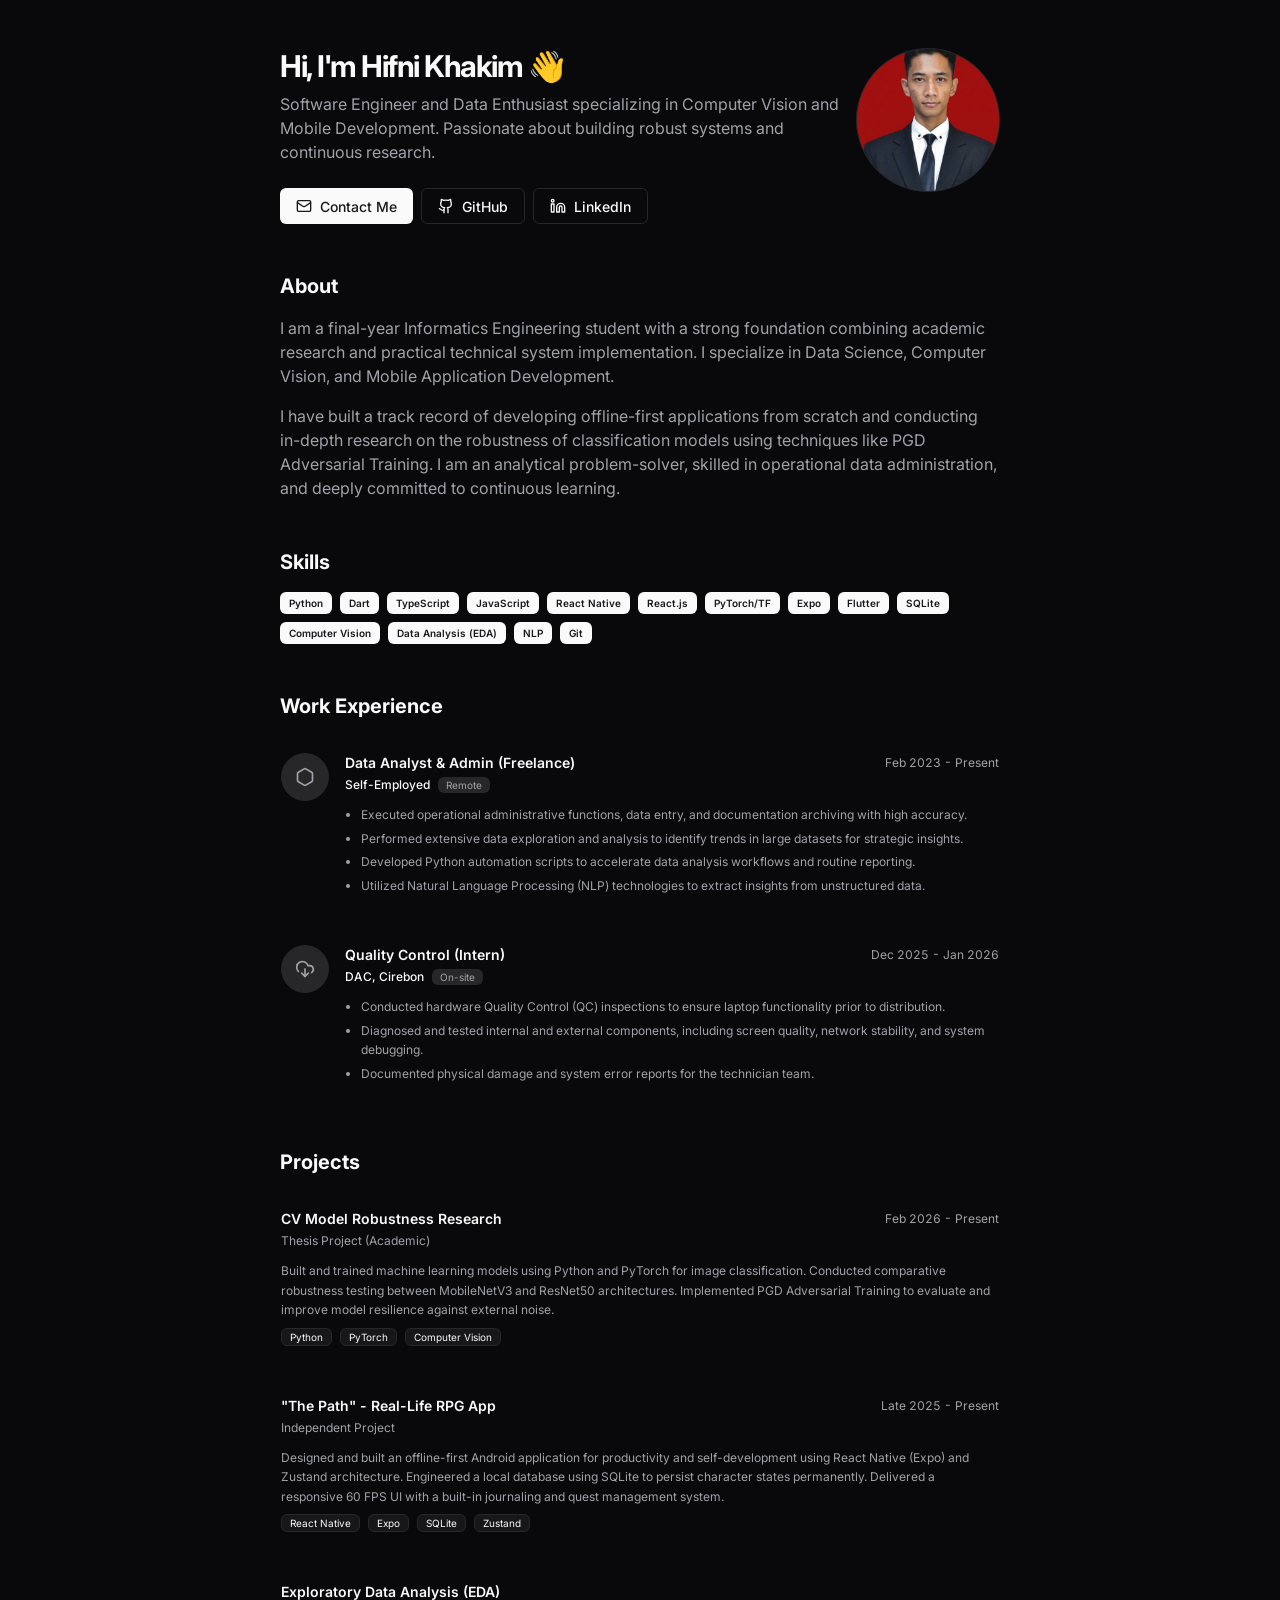
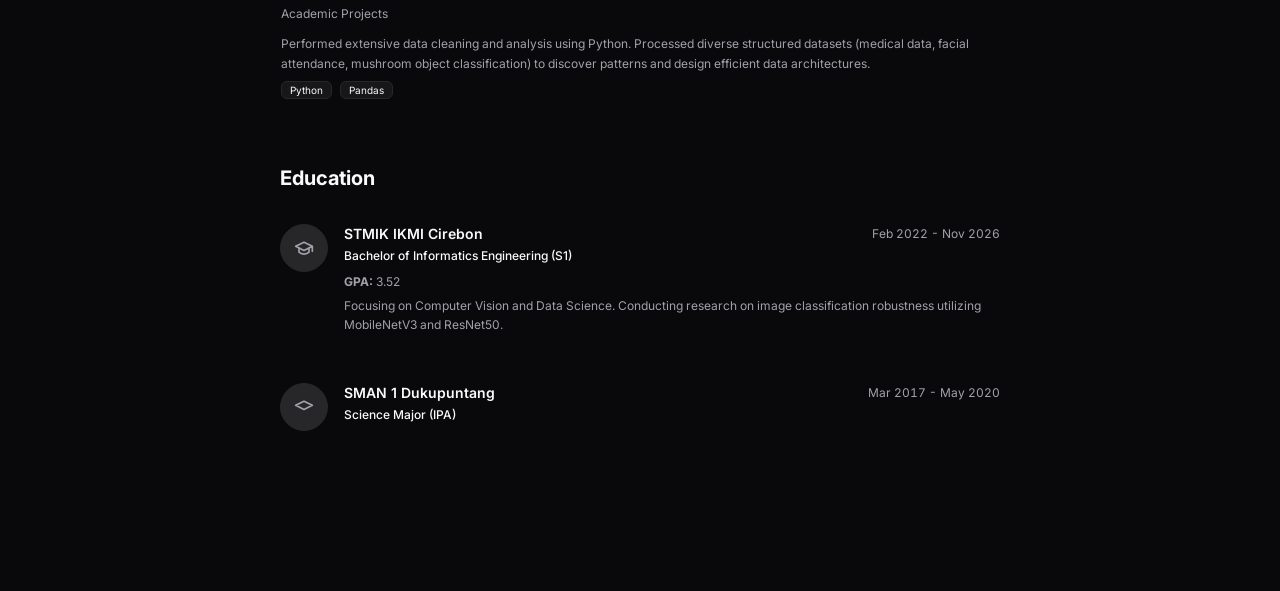
==== index.html @ ed7a6895 "feat: redesign cv inspired by azharangga.me (minimalist dark mode)" ====
<!DOCTYPE html>
<html lang="en" class="dark">
<head>
    <meta charset="utf-8" />
    <meta name="viewport" content="width=device-width, initial-scale=1" />
    <title>Hifni Khakim - Software Engineer</title>
    <meta name="description" content="Final-year Informatics Engineering student specializing in Data Science, Computer Vision, and Mobile Application Development." />
    
    <!-- Google Fonts: Inter for minimal look -->
    <link rel="preconnect" href="https://fonts.googleapis.com">
    <link rel="preconnect" href="https://fonts.gstatic.com" crossorigin>
    <link href="https://fonts.googleapis.com/css2?family=Inter:wght@400;500;600;700;800&display=swap" rel="stylesheet">
    
    <!-- Custom CSS -->
    <link rel="stylesheet" href="style.css" />
</head>
<body class="bg-background font-sans antialiased">
    <div class="min-h-screen max-w-2xl xl:max-w-3xl mx-auto py-12 sm:py-24 px-6">
        <main class="flex flex-col min-h-dvh">
            
            <!-- Hero Section -->
            <section id="hero">
                <div class="mx-auto w-full max-w-3xl space-y-8 animate-fade-in">
                    <div class="gap-2 flex justify-between flex-col-reverse md:flex-row">
                        <div class="justify-center flex-col flex flex-1 space-y-1.5">
                            <div>
                                <h1 class="text-3xl font-bold tracking-tighter sm:text-4xl xl:text-5xl/none mb-2">
                                    Hi, I'm Hifni Khakim <span class="wave">👋</span>
                                </h1>
                            </div>
                            <div class="text-muted-foreground font-sans md:text-lg max-w-[600px] text-pretty">
                                <p>Software Engineer and Data Enthusiast specializing in Computer Vision and Mobile Development. Passionate about building robust systems and continuous research.</p>
                            </div>
                            <div class="flex gap-2 justify-start mt-6">
                                <a href="mailto:hifnikhakim@gmail.com" class="btn btn-primary">
                                    <svg xmlns="http://www.w3.org/2000/svg" width="16" height="16" viewBox="0 0 24 24" fill="none" stroke="currentColor" stroke-width="2" stroke-linecap="round" stroke-linejoin="round"><rect width="20" height="16" x="2" y="4" rx="2"></rect><path d="m22 7-8.97 5.7a1.94 1.94 0 0 1-2.06 0L2 7"></path></svg>
                                    Contact Me
                                </a>
                                <a href="https://github.com/ldclabs/anda" target="_blank" class="btn btn-secondary">
                                    <svg xmlns="http://www.w3.org/2000/svg" width="16" height="16" viewBox="0 0 24 24" fill="none" stroke="currentColor" stroke-width="2" stroke-linecap="round" stroke-linejoin="round"><path d="M15 22v-4a4.8 4.8 0 0 0-1-3.5c3 0 6-2 6-5.5.08-1.25-.27-2.48-1-3.5.28-1.15.28-2.35 0-3.5 0 0-1 0-3 1.5-2.64-.5-5.36-.5-8 0C6 2 5 2 5 2c-.3 1.15-.3 2.35 0 3.5A5.403 5.403 0 0 0 4 9c0 3.5 3 5.5 6 5.5-.39.49-.68 1.05-.85 1.65-.17.6-.22 1.23-.15 1.85v4"></path><path d="M9 18c-4.51 2-5-2-7-2"></path></svg>
                                    GitHub
                                </a>
                                <a href="https://www.linkedin.com/in/hifnikhakim" target="_blank" class="btn btn-secondary">
                                    <svg xmlns="http://www.w3.org/2000/svg" width="16" height="16" viewBox="0 0 24 24" fill="none" stroke="currentColor" stroke-width="2" stroke-linecap="round" stroke-linejoin="round"><path d="M16 8a6 6 0 0 1 6 6v7h-4v-7a2 2 0 0 0-2-2 2 2 0 0 0-2 2v7h-4v-7a6 6 0 0 1 6-6z"></path><rect width="4" height="12" x="2" y="9"></rect><circle cx="4" cy="4" r="2"></circle></svg>
                                    LinkedIn
                                </a>
                            </div>
                        </div>
                        <div class="flex-none mb-4 md:mb-0">
                            <span class="relative flex shrink-0 overflow-hidden rounded-full size-36 md:size-40 mx-auto border border-border bg-muted">
                                <div class="absolute inset-0 premium-shimmer"></div>
                                <img src="IMG_20260621_114857.png" alt="Hifni Khakim" class="w-full h-full object-cover z-10 relative">
                            </span>
                        </div>
                    </div>
                </div>
            </section>

            <!-- About Section -->
            <section id="about" class="pt-12 animate-fade-in delay-100">
                <h2 class="text-xl font-bold mb-4">About</h2>
                <div class="text-muted-foreground text-sm/relaxed space-y-4">
                    <p>I am a final-year Informatics Engineering student with a strong foundation combining academic research and practical technical system implementation. I specialize in Data Science, Computer Vision, and Mobile Application Development.</p>
                    <p>I have built a track record of developing offline-first applications from scratch and conducting in-depth research on the robustness of classification models using techniques like PGD Adversarial Training. I am an analytical problem-solver, skilled in operational data administration, and deeply committed to continuous learning.</p>
                </div>
            </section>

            <!-- Skills Section -->
            <section id="skills" class="pt-12 animate-fade-in delay-200">
                <h2 class="text-xl font-bold mb-4">Skills</h2>
                <div class="flex flex-wrap gap-2">
                    <div class="skill-badge">Python</div>
                    <div class="skill-badge">Dart</div>
                    <div class="skill-badge">TypeScript</div>
                    <div class="skill-badge">JavaScript</div>
                    <div class="skill-badge">React Native</div>
                    <div class="skill-badge">React.js</div>
                    <div class="skill-badge">PyTorch/TF</div>
                    <div class="skill-badge">Expo</div>
                    <div class="skill-badge">Flutter</div>
                    <div class="skill-badge">SQLite</div>
                    <div class="skill-badge">Computer Vision</div>
                    <div class="skill-badge">Data Analysis (EDA)</div>
                    <div class="skill-badge">NLP</div>
                    <div class="skill-badge">Git</div>
                </div>
            </section>

            <!-- Work Experience Section -->
            <section id="experience" class="pt-12 animate-fade-in delay-300">
                <h2 class="text-xl font-bold mb-4">Work Experience</h2>
                <div class="flex flex-col gap-4">
                    
                    <a class="group cursor-pointer block no-underline" href="#">
                        <div class="experience-card flex bg-card rounded-lg hover:bg-accent transition-colors p-4 -mx-4 border border-transparent hover:border-border">
                            <div class="flex-none pt-1">
                                <span class="relative flex shrink-0 overflow-hidden rounded-full size-12 bg-muted flex items-center justify-center border border-border">
                                    <svg xmlns="http://www.w3.org/2000/svg" width="20" height="20" viewBox="0 0 24 24" fill="none" stroke="currentColor" stroke-width="2" stroke-linecap="round" stroke-linejoin="round" class="text-muted-foreground"><path d="M21 16V8a2 2 0 0 0-1-1.73l-7-4a2 2 0 0 0-2 0l-7 4A2 2 0 0 0 3 8v8a2 2 0 0 0 1 1.73l7 4a2 2 0 0 0 2 0l7-4A2 2 0 0 0 21 16z"></path></svg>
                                </span>
                            </div>
                            <div class="flex-grow ml-4">
                                <div class="flex items-center justify-between gap-x-2 text-base">
                                    <h3 class="font-semibold text-sm sm:text-base flex items-center">
                                        Data Analyst & Admin (Freelance)
                                        <svg xmlns="http://www.w3.org/2000/svg" width="16" height="16" viewBox="0 0 24 24" fill="none" stroke="currentColor" stroke-width="2" stroke-linecap="round" stroke-linejoin="round" class="opacity-0 -translate-x-2 transition-all duration-300 group-hover:opacity-100 group-hover:translate-x-1 ml-1"><path d="m9 18 6-6-6-6"></path></svg>
                                    </h3>
                                    <div class="text-xs text-muted-foreground tabular-nums whitespace-nowrap">Feb 2023 - Present</div>
                                </div>
                                <div class="text-xs mt-1 text-muted-foreground flex items-center gap-2">
                                    <span class="font-medium text-foreground">Self-Employed</span>
                                    <span class="px-2 py-0.5 rounded-md bg-muted text-[10px]">Remote</span>
                                </div>
                                <div class="text-xs mt-3 text-muted-foreground leading-relaxed">
                                    <ul class="list-disc pl-4 space-y-1">
                                        <li>Executed operational administrative functions, data entry, and documentation archiving with high accuracy.</li>
                                        <li>Performed extensive data exploration and analysis to identify trends in large datasets for strategic insights.</li>
                                        <li>Developed Python automation scripts to accelerate data analysis workflows and routine reporting.</li>
                                        <li>Utilized Natural Language Processing (NLP) technologies to extract insights from unstructured data.</li>
                                    </ul>
                                </div>
                            </div>
                        </div>
                    </a>

                    <a class="group cursor-pointer block no-underline" href="#">
                        <div class="experience-card flex bg-card rounded-lg hover:bg-accent transition-colors p-4 -mx-4 border border-transparent hover:border-border">
                            <div class="flex-none pt-1">
                                <span class="relative flex shrink-0 overflow-hidden rounded-full size-12 bg-muted flex items-center justify-center border border-border">
                                    <svg xmlns="http://www.w3.org/2000/svg" width="20" height="20" viewBox="0 0 24 24" fill="none" stroke="currentColor" stroke-width="2" stroke-linecap="round" stroke-linejoin="round" class="text-muted-foreground"><path d="M4 14.899A7 7 0 1 1 15.71 8h1.79a4.5 4.5 0 0 1 2.5 8.242"></path><path d="M12 12v9"></path><path d="m8 17 4 4 4-4"></path></svg>
                                </span>
                            </div>
                            <div class="flex-grow ml-4">
                                <div class="flex items-center justify-between gap-x-2 text-base">
                                    <h3 class="font-semibold text-sm sm:text-base flex items-center">
                                        Quality Control (Intern)
                                        <svg xmlns="http://www.w3.org/2000/svg" width="16" height="16" viewBox="0 0 24 24" fill="none" stroke="currentColor" stroke-width="2" stroke-linecap="round" stroke-linejoin="round" class="opacity-0 -translate-x-2 transition-all duration-300 group-hover:opacity-100 group-hover:translate-x-1 ml-1"><path d="m9 18 6-6-6-6"></path></svg>
                                    </h3>
                                    <div class="text-xs text-muted-foreground tabular-nums whitespace-nowrap">Dec 2025 - Jan 2026</div>
                                </div>
                                <div class="text-xs mt-1 text-muted-foreground flex items-center gap-2">
                                    <span class="font-medium text-foreground">DAC, Cirebon</span>
                                    <span class="px-2 py-0.5 rounded-md bg-muted text-[10px]">On-site</span>
                                </div>
                                <div class="text-xs mt-3 text-muted-foreground leading-relaxed">
                                    <ul class="list-disc pl-4 space-y-1">
                                        <li>Conducted hardware Quality Control (QC) inspections to ensure laptop functionality prior to distribution.</li>
                                        <li>Diagnosed and tested internal and external components, including screen quality, network stability, and system debugging.</li>
                                        <li>Documented physical damage and system error reports for the technician team.</li>
                                    </ul>
                                </div>
                            </div>
                        </div>
                    </a>

                </div>
            </section>

            <!-- Projects Section -->
            <section id="projects" class="pt-12 animate-fade-in delay-400">
                <h2 class="text-xl font-bold mb-4">Projects</h2>
                <div class="flex flex-col gap-4">
                    
                    <a class="group cursor-pointer block no-underline" href="#">
                        <div class="experience-card flex bg-card rounded-lg hover:bg-accent transition-colors p-4 -mx-4 border border-transparent hover:border-border">
                            <div class="flex-grow">
                                <div class="flex items-center justify-between gap-x-2 text-base">
                                    <h3 class="font-semibold text-sm sm:text-base flex items-center">
                                        CV Model Robustness Research
                                        <svg xmlns="http://www.w3.org/2000/svg" width="16" height="16" viewBox="0 0 24 24" fill="none" stroke="currentColor" stroke-width="2" stroke-linecap="round" stroke-linejoin="round" class="opacity-0 -translate-x-2 transition-all duration-300 group-hover:opacity-100 group-hover:translate-x-1 ml-1"><path d="m9 18 6-6-6-6"></path></svg>
                                    </h3>
                                    <div class="text-xs text-muted-foreground tabular-nums whitespace-nowrap">Feb 2026 - Present</div>
                                </div>
                                <div class="text-xs mt-1 text-muted-foreground">Thesis Project (Academic)</div>
                                <div class="text-xs mt-3 text-muted-foreground leading-relaxed">
                                    <p class="mb-2">Built and trained machine learning models using Python and PyTorch for image classification. Conducted comparative robustness testing between MobileNetV3 and ResNet50 architectures. Implemented PGD Adversarial Training to evaluate and improve model resilience against external noise.</p>
                                    <div class="flex gap-2 flex-wrap mt-2">
                                        <span class="px-2 py-0.5 rounded-md bg-muted/50 border border-border text-[10px] text-foreground">Python</span>
                                        <span class="px-2 py-0.5 rounded-md bg-muted/50 border border-border text-[10px] text-foreground">PyTorch</span>
                                        <span class="px-2 py-0.5 rounded-md bg-muted/50 border border-border text-[10px] text-foreground">Computer Vision</span>
                                    </div>
                                </div>
                            </div>
                        </div>
                    </a>

                    <a class="group cursor-pointer block no-underline" href="#">
                        <div class="experience-card flex bg-card rounded-lg hover:bg-accent transition-colors p-4 -mx-4 border border-transparent hover:border-border">
                            <div class="flex-grow">
                                <div class="flex items-center justify-between gap-x-2 text-base">
                                    <h3 class="font-semibold text-sm sm:text-base flex items-center">
                                        "The Path" - Real-Life RPG App
                                        <svg xmlns="http://www.w3.org/2000/svg" width="16" height="16" viewBox="0 0 24 24" fill="none" stroke="currentColor" stroke-width="2" stroke-linecap="round" stroke-linejoin="round" class="opacity-0 -translate-x-2 transition-all duration-300 group-hover:opacity-100 group-hover:translate-x-1 ml-1"><path d="m9 18 6-6-6-6"></path></svg>
                                    </h3>
                                    <div class="text-xs text-muted-foreground tabular-nums whitespace-nowrap">Late 2025 - Present</div>
                                </div>
                                <div class="text-xs mt-1 text-muted-foreground">Independent Project</div>
                                <div class="text-xs mt-3 text-muted-foreground leading-relaxed">
                                    <p class="mb-2">Designed and built an offline-first Android application for productivity and self-development using React Native (Expo) and Zustand architecture. Engineered a local database using SQLite to persist character states permanently. Delivered a responsive 60 FPS UI with a built-in journaling and quest management system.</p>
                                    <div class="flex gap-2 flex-wrap mt-2">
                                        <span class="px-2 py-0.5 rounded-md bg-muted/50 border border-border text-[10px] text-foreground">React Native</span>
                                        <span class="px-2 py-0.5 rounded-md bg-muted/50 border border-border text-[10px] text-foreground">Expo</span>
                                        <span class="px-2 py-0.5 rounded-md bg-muted/50 border border-border text-[10px] text-foreground">SQLite</span>
                                        <span class="px-2 py-0.5 rounded-md bg-muted/50 border border-border text-[10px] text-foreground">Zustand</span>
                                    </div>
                                </div>
                            </div>
                        </div>
                    </a>

                    <a class="group cursor-pointer block no-underline" href="#">
                        <div class="experience-card flex bg-card rounded-lg hover:bg-accent transition-colors p-4 -mx-4 border border-transparent hover:border-border">
                            <div class="flex-grow">
                                <div class="flex items-center justify-between gap-x-2 text-base">
                                    <h3 class="font-semibold text-sm sm:text-base flex items-center">
                                        Exploratory Data Analysis (EDA)
                                        <svg xmlns="http://www.w3.org/2000/svg" width="16" height="16" viewBox="0 0 24 24" fill="none" stroke="currentColor" stroke-width="2" stroke-linecap="round" stroke-linejoin="round" class="opacity-0 -translate-x-2 transition-all duration-300 group-hover:opacity-100 group-hover:translate-x-1 ml-1"><path d="m9 18 6-6-6-6"></path></svg>
                                    </h3>
                                </div>
                                <div class="text-xs mt-1 text-muted-foreground">Academic Projects</div>
                                <div class="text-xs mt-3 text-muted-foreground leading-relaxed">
                                    <p class="mb-2">Performed extensive data cleaning and analysis using Python. Processed diverse structured datasets (medical data, facial attendance, mushroom object classification) to discover patterns and design efficient data architectures.</p>
                                    <div class="flex gap-2 flex-wrap mt-2">
                                        <span class="px-2 py-0.5 rounded-md bg-muted/50 border border-border text-[10px] text-foreground">Python</span>
                                        <span class="px-2 py-0.5 rounded-md bg-muted/50 border border-border text-[10px] text-foreground">Pandas</span>
                                    </div>
                                </div>
                            </div>
                        </div>
                    </a>

                </div>
            </section>

            <!-- Education Section -->
            <section id="education" class="pt-12 pb-24 animate-fade-in delay-500">
                <h2 class="text-xl font-bold mb-4">Education</h2>
                <div class="flex flex-col gap-4">
                    
                    <div class="experience-card flex bg-card rounded-lg p-4 -mx-4">
                        <div class="flex-none pt-1">
                            <span class="relative flex shrink-0 overflow-hidden rounded-full size-12 bg-muted flex items-center justify-center border border-border">
                                <svg xmlns="http://www.w3.org/2000/svg" width="20" height="20" viewBox="0 0 24 24" fill="none" stroke="currentColor" stroke-width="2" stroke-linecap="round" stroke-linejoin="round" class="text-muted-foreground"><path d="M22 10v6M2 10l10-5 10 5-10 5z"></path><path d="M6 12v5c3 3 9 3 12 0v-5"></path></svg>
                            </span>
                        </div>
                        <div class="flex-grow ml-4">
                            <div class="flex items-center justify-between gap-x-2 text-base">
                                <h3 class="font-semibold text-sm sm:text-base">STMIK IKMI Cirebon</h3>
                                <div class="text-xs text-muted-foreground tabular-nums whitespace-nowrap">Feb 2022 - Nov 2026</div>
                            </div>
                            <div class="text-xs mt-1 font-medium text-foreground">Bachelor of Informatics Engineering (S1)</div>
                            <div class="text-xs mt-2 text-muted-foreground leading-relaxed">
                                <p><strong>GPA:</strong> 3.52</p>
                                <p class="mt-1">Focusing on Computer Vision and Data Science. Conducting research on image classification robustness utilizing MobileNetV3 and ResNet50.</p>
                            </div>
                        </div>
                    </div>

                    <div class="experience-card flex bg-card rounded-lg p-4 -mx-4">
                        <div class="flex-none pt-1">
                            <span class="relative flex shrink-0 overflow-hidden rounded-full size-12 bg-muted flex items-center justify-center border border-border">
                                <svg xmlns="http://www.w3.org/2000/svg" width="20" height="20" viewBox="0 0 24 24" fill="none" stroke="currentColor" stroke-width="2" stroke-linecap="round" stroke-linejoin="round" class="text-muted-foreground"><path d="M2 10l10-5 10 5-10 5z"></path></svg>
                            </span>
                        </div>
                        <div class="flex-grow ml-4">
                            <div class="flex items-center justify-between gap-x-2 text-base">
                                <h3 class="font-semibold text-sm sm:text-base">SMAN 1 Dukupuntang</h3>
                                <div class="text-xs text-muted-foreground tabular-nums whitespace-nowrap">Mar 2017 - May 2020</div>
                            </div>
                            <div class="text-xs mt-1 font-medium text-foreground">Science Major (IPA)</div>
                        </div>
                    </div>

                </div>
            </section>

        </main>
    </div>
    <script src="script.js"></script>
</body>
</html>
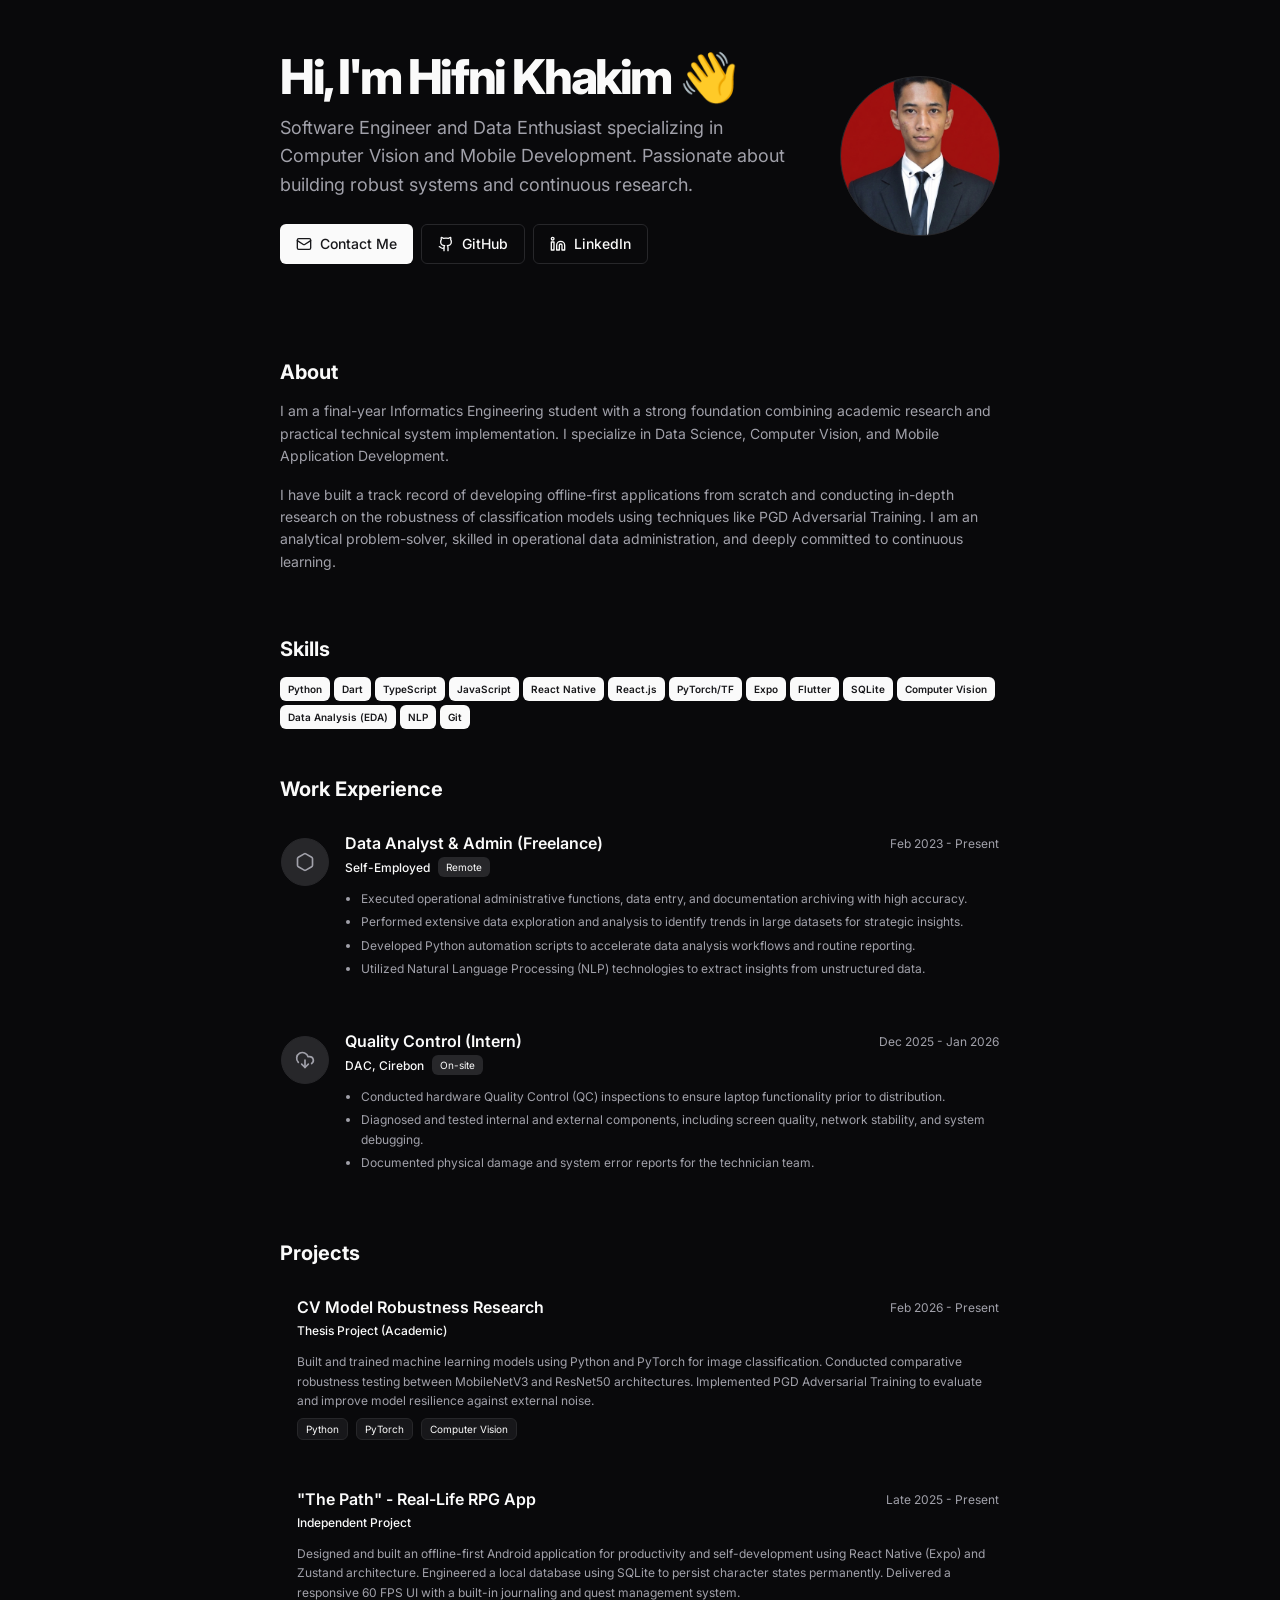
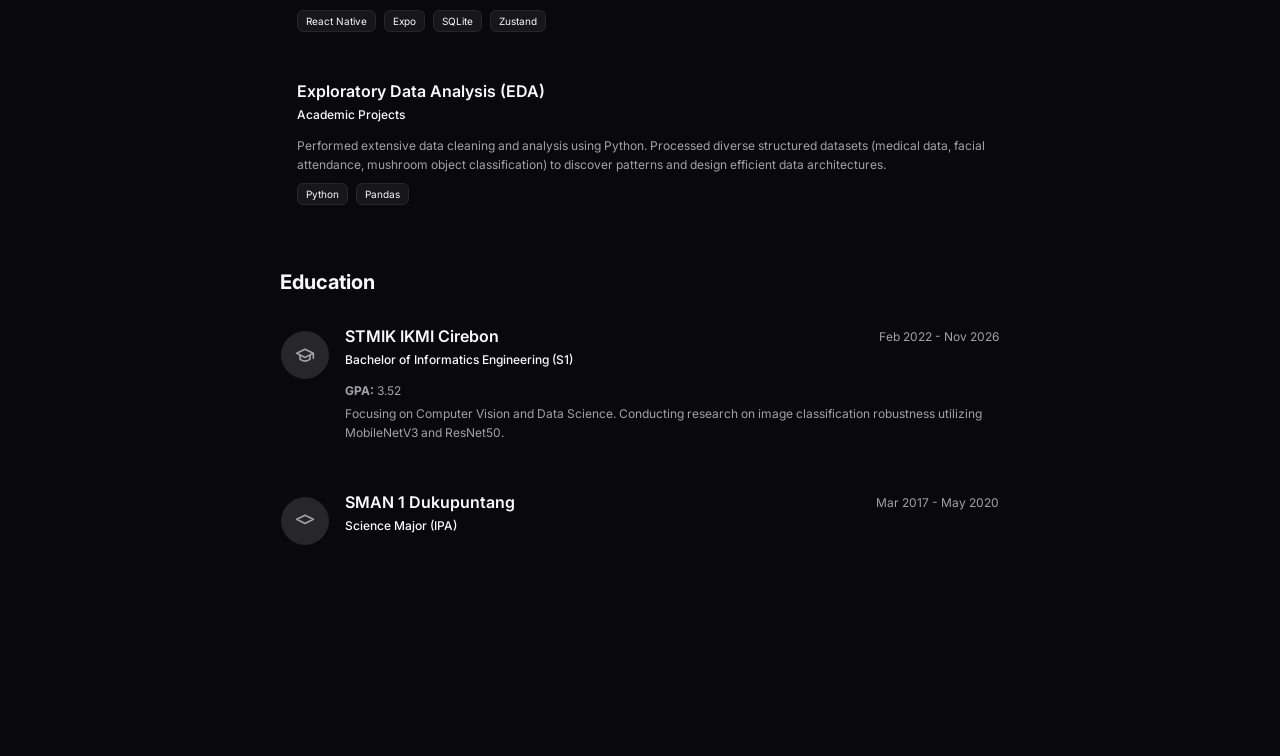
==== commit 89bec640: "fix: rewrite css using semantic classes to resolve layout issues" ====
--- a/index.html
+++ b/index.html
@@ -1,12 +1,12 @@
 <!DOCTYPE html>
-<html lang="en" class="dark">
+<html lang="en">
 <head>
     <meta charset="utf-8" />
     <meta name="viewport" content="width=device-width, initial-scale=1" />
     <title>Hifni Khakim - Software Engineer</title>
     <meta name="description" content="Final-year Informatics Engineering student specializing in Data Science, Computer Vision, and Mobile Application Development." />
     
-    <!-- Google Fonts: Inter for minimal look -->
+    <!-- Google Fonts: Inter -->
     <link rel="preconnect" href="https://fonts.googleapis.com">
     <link rel="preconnect" href="https://fonts.gstatic.com" crossorigin>
     <link href="https://fonts.googleapis.com/css2?family=Inter:wght@400;500;600;700;800&display=swap" rel="stylesheet">
@@ -14,104 +14,96 @@
     <!-- Custom CSS -->
     <link rel="stylesheet" href="style.css" />
 </head>
-<body class="bg-background font-sans antialiased">
-    <div class="min-h-screen max-w-2xl xl:max-w-3xl mx-auto py-12 sm:py-24 px-6">
-        <main class="flex flex-col min-h-dvh">
+<body>
+    <div class="layout-container">
+        <main>
             
             <!-- Hero Section -->
-            <section id="hero">
-                <div class="mx-auto w-full max-w-3xl space-y-8 animate-fade-in">
-                    <div class="gap-2 flex justify-between flex-col-reverse md:flex-row">
-                        <div class="justify-center flex-col flex flex-1 space-y-1.5">
-                            <div>
-                                <h1 class="text-3xl font-bold tracking-tighter sm:text-4xl xl:text-5xl/none mb-2">
-                                    Hi, I'm Hifni Khakim <span class="wave">👋</span>
-                                </h1>
-                            </div>
-                            <div class="text-muted-foreground font-sans md:text-lg max-w-[600px] text-pretty">
-                                <p>Software Engineer and Data Enthusiast specializing in Computer Vision and Mobile Development. Passionate about building robust systems and continuous research.</p>
-                            </div>
-                            <div class="flex gap-2 justify-start mt-6">
-                                <a href="mailto:hifnikhakim@gmail.com" class="btn btn-primary">
-                                    <svg xmlns="http://www.w3.org/2000/svg" width="16" height="16" viewBox="0 0 24 24" fill="none" stroke="currentColor" stroke-width="2" stroke-linecap="round" stroke-linejoin="round"><rect width="20" height="16" x="2" y="4" rx="2"></rect><path d="m22 7-8.97 5.7a1.94 1.94 0 0 1-2.06 0L2 7"></path></svg>
-                                    Contact Me
-                                </a>
-                                <a href="https://github.com/ldclabs/anda" target="_blank" class="btn btn-secondary">
-                                    <svg xmlns="http://www.w3.org/2000/svg" width="16" height="16" viewBox="0 0 24 24" fill="none" stroke="currentColor" stroke-width="2" stroke-linecap="round" stroke-linejoin="round"><path d="M15 22v-4a4.8 4.8 0 0 0-1-3.5c3 0 6-2 6-5.5.08-1.25-.27-2.48-1-3.5.28-1.15.28-2.35 0-3.5 0 0-1 0-3 1.5-2.64-.5-5.36-.5-8 0C6 2 5 2 5 2c-.3 1.15-.3 2.35 0 3.5A5.403 5.403 0 0 0 4 9c0 3.5 3 5.5 6 5.5-.39.49-.68 1.05-.85 1.65-.17.6-.22 1.23-.15 1.85v4"></path><path d="M9 18c-4.51 2-5-2-7-2"></path></svg>
-                                    GitHub
-                                </a>
-                                <a href="https://www.linkedin.com/in/hifnikhakim" target="_blank" class="btn btn-secondary">
-                                    <svg xmlns="http://www.w3.org/2000/svg" width="16" height="16" viewBox="0 0 24 24" fill="none" stroke="currentColor" stroke-width="2" stroke-linecap="round" stroke-linejoin="round"><path d="M16 8a6 6 0 0 1 6 6v7h-4v-7a2 2 0 0 0-2-2 2 2 0 0 0-2 2v7h-4v-7a6 6 0 0 1 6-6z"></path><rect width="4" height="12" x="2" y="9"></rect><circle cx="4" cy="4" r="2"></circle></svg>
-                                    LinkedIn
-                                </a>
-                            </div>
-                        </div>
-                        <div class="flex-none mb-4 md:mb-0">
-                            <span class="relative flex shrink-0 overflow-hidden rounded-full size-36 md:size-40 mx-auto border border-border bg-muted">
-                                <div class="absolute inset-0 premium-shimmer"></div>
-                                <img src="IMG_20260621_114857.png" alt="Hifni Khakim" class="w-full h-full object-cover z-10 relative">
-                            </span>
+            <section class="hero-section animate-fade-in">
+                <div class="hero-content">
+                    <div class="hero-text">
+                        <h1 class="hero-title">
+                            Hi, I'm Hifni Khakim <span class="wave">👋</span>
+                        </h1>
+                        <div class="hero-desc">
+                            <p>Software Engineer and Data Enthusiast specializing in Computer Vision and Mobile Development. Passionate about building robust systems and continuous research.</p>
+                        </div>
+                        <div class="hero-actions">
+                            <a href="mailto:hifnikhakim@gmail.com" class="btn btn-primary">
+                                <svg xmlns="http://www.w3.org/2000/svg" width="16" height="16" viewBox="0 0 24 24" fill="none" stroke="currentColor" stroke-width="2" stroke-linecap="round" stroke-linejoin="round"><rect width="20" height="16" x="2" y="4" rx="2"></rect><path d="m22 7-8.97 5.7a1.94 1.94 0 0 1-2.06 0L2 7"></path></svg>
+                                Contact Me
+                            </a>
+                            <a href="https://github.com/ldclabs/anda" target="_blank" class="btn btn-secondary">
+                                <svg xmlns="http://www.w3.org/2000/svg" width="16" height="16" viewBox="0 0 24 24" fill="none" stroke="currentColor" stroke-width="2" stroke-linecap="round" stroke-linejoin="round"><path d="M15 22v-4a4.8 4.8 0 0 0-1-3.5c3 0 6-2 6-5.5.08-1.25-.27-2.48-1-3.5.28-1.15.28-2.35 0-3.5 0 0-1 0-3 1.5-2.64-.5-5.36-.5-8 0C6 2 5 2 5 2c-.3 1.15-.3 2.35 0 3.5A5.403 5.403 0 0 0 4 9c0 3.5 3 5.5 6 5.5-.39.49-.68 1.05-.85 1.65-.17.6-.22 1.23-.15 1.85v4"></path><path d="M9 18c-4.51 2-5-2-7-2"></path></svg>
+                                GitHub
+                            </a>
+                            <a href="https://www.linkedin.com/in/hifnikhakim" target="_blank" class="btn btn-secondary">
+                                <svg xmlns="http://www.w3.org/2000/svg" width="16" height="16" viewBox="0 0 24 24" fill="none" stroke="currentColor" stroke-width="2" stroke-linecap="round" stroke-linejoin="round"><path d="M16 8a6 6 0 0 1 6 6v7h-4v-7a2 2 0 0 0-2-2 2 2 0 0 0-2 2v7h-4v-7a6 6 0 0 1 6-6z"></path><rect width="4" height="12" x="2" y="9"></rect><circle cx="4" cy="4" r="2"></circle></svg>
+                                LinkedIn
+                            </a>
                         </div>
                     </div>
+                    <div class="hero-image-wrapper">
+                        <div class="premium-shimmer"></div>
+                        <img src="IMG_20260621_114857.png" alt="Hifni Khakim" class="hero-image" />
+                    </div>
                 </div>
             </section>
 
             <!-- About Section -->
-            <section id="about" class="pt-12 animate-fade-in delay-100">
-                <h2 class="text-xl font-bold mb-4">About</h2>
-                <div class="text-muted-foreground text-sm/relaxed space-y-4">
+            <section class="section animate-fade-in delay-100">
+                <h2 class="section-title">About</h2>
+                <div class="section-content text-muted">
                     <p>I am a final-year Informatics Engineering student with a strong foundation combining academic research and practical technical system implementation. I specialize in Data Science, Computer Vision, and Mobile Application Development.</p>
                     <p>I have built a track record of developing offline-first applications from scratch and conducting in-depth research on the robustness of classification models using techniques like PGD Adversarial Training. I am an analytical problem-solver, skilled in operational data administration, and deeply committed to continuous learning.</p>
                 </div>
             </section>
 
             <!-- Skills Section -->
-            <section id="skills" class="pt-12 animate-fade-in delay-200">
-                <h2 class="text-xl font-bold mb-4">Skills</h2>
-                <div class="flex flex-wrap gap-2">
-                    <div class="skill-badge">Python</div>
-                    <div class="skill-badge">Dart</div>
-                    <div class="skill-badge">TypeScript</div>
-                    <div class="skill-badge">JavaScript</div>
-                    <div class="skill-badge">React Native</div>
-                    <div class="skill-badge">React.js</div>
-                    <div class="skill-badge">PyTorch/TF</div>
-                    <div class="skill-badge">Expo</div>
-                    <div class="skill-badge">Flutter</div>
-                    <div class="skill-badge">SQLite</div>
-                    <div class="skill-badge">Computer Vision</div>
-                    <div class="skill-badge">Data Analysis (EDA)</div>
-                    <div class="skill-badge">NLP</div>
-                    <div class="skill-badge">Git</div>
+            <section class="section animate-fade-in delay-200">
+                <h2 class="section-title">Skills</h2>
+                <div class="skills-list">
+                    <span class="skill-badge">Python</span>
+                    <span class="skill-badge">Dart</span>
+                    <span class="skill-badge">TypeScript</span>
+                    <span class="skill-badge">JavaScript</span>
+                    <span class="skill-badge">React Native</span>
+                    <span class="skill-badge">React.js</span>
+                    <span class="skill-badge">PyTorch/TF</span>
+                    <span class="skill-badge">Expo</span>
+                    <span class="skill-badge">Flutter</span>
+                    <span class="skill-badge">SQLite</span>
+                    <span class="skill-badge">Computer Vision</span>
+                    <span class="skill-badge">Data Analysis (EDA)</span>
+                    <span class="skill-badge">NLP</span>
+                    <span class="skill-badge">Git</span>
                 </div>
             </section>
 
             <!-- Work Experience Section -->
-            <section id="experience" class="pt-12 animate-fade-in delay-300">
-                <h2 class="text-xl font-bold mb-4">Work Experience</h2>
-                <div class="flex flex-col gap-4">
+            <section class="section animate-fade-in delay-300">
+                <h2 class="section-title">Work Experience</h2>
+                <div class="card-list">
                     
-                    <a class="group cursor-pointer block no-underline" href="#">
-                        <div class="experience-card flex bg-card rounded-lg hover:bg-accent transition-colors p-4 -mx-4 border border-transparent hover:border-border">
-                            <div class="flex-none pt-1">
-                                <span class="relative flex shrink-0 overflow-hidden rounded-full size-12 bg-muted flex items-center justify-center border border-border">
-                                    <svg xmlns="http://www.w3.org/2000/svg" width="20" height="20" viewBox="0 0 24 24" fill="none" stroke="currentColor" stroke-width="2" stroke-linecap="round" stroke-linejoin="round" class="text-muted-foreground"><path d="M21 16V8a2 2 0 0 0-1-1.73l-7-4a2 2 0 0 0-2 0l-7 4A2 2 0 0 0 3 8v8a2 2 0 0 0 1 1.73l7 4a2 2 0 0 0 2 0l7-4A2 2 0 0 0 21 16z"></path></svg>
-                                </span>
-                            </div>
-                            <div class="flex-grow ml-4">
-                                <div class="flex items-center justify-between gap-x-2 text-base">
-                                    <h3 class="font-semibold text-sm sm:text-base flex items-center">
+                    <a class="card-link" href="#">
+                        <article class="card">
+                            <div class="card-icon">
+                                <svg xmlns="http://www.w3.org/2000/svg" width="20" height="20" viewBox="0 0 24 24" fill="none" stroke="currentColor" stroke-width="2" stroke-linecap="round" stroke-linejoin="round"><path d="M21 16V8a2 2 0 0 0-1-1.73l-7-4a2 2 0 0 0-2 0l-7 4A2 2 0 0 0 3 8v8a2 2 0 0 0 1 1.73l7 4a2 2 0 0 0 2 0l7-4A2 2 0 0 0 21 16z"></path></svg>
+                            </div>
+                            <div class="card-body">
+                                <header class="card-header">
+                                    <h3 class="card-title">
                                         Data Analyst & Admin (Freelance)
-                                        <svg xmlns="http://www.w3.org/2000/svg" width="16" height="16" viewBox="0 0 24 24" fill="none" stroke="currentColor" stroke-width="2" stroke-linecap="round" stroke-linejoin="round" class="opacity-0 -translate-x-2 transition-all duration-300 group-hover:opacity-100 group-hover:translate-x-1 ml-1"><path d="m9 18 6-6-6-6"></path></svg>
-                                    </h3>
-                                    <div class="text-xs text-muted-foreground tabular-nums whitespace-nowrap">Feb 2023 - Present</div>
-                                </div>
-                                <div class="text-xs mt-1 text-muted-foreground flex items-center gap-2">
-                                    <span class="font-medium text-foreground">Self-Employed</span>
-                                    <span class="px-2 py-0.5 rounded-md bg-muted text-[10px]">Remote</span>
-                                </div>
-                                <div class="text-xs mt-3 text-muted-foreground leading-relaxed">
-                                    <ul class="list-disc pl-4 space-y-1">
+                                        <svg class="chevron" xmlns="http://www.w3.org/2000/svg" width="16" height="16" viewBox="0 0 24 24" fill="none" stroke="currentColor" stroke-width="2" stroke-linecap="round" stroke-linejoin="round"><path d="m9 18 6-6-6-6"></path></svg>
+                                    </h3>
+                                    <time class="card-date">Feb 2023 - Present</time>
+                                </header>
+                                <div class="card-subtitle">
+                                    <span class="company-name">Self-Employed</span>
+                                    <span class="tag">Remote</span>
+                                </div>
+                                <div class="card-details text-muted">
+                                    <ul>
                                         <li>Executed operational administrative functions, data entry, and documentation archiving with high accuracy.</li>
                                         <li>Performed extensive data exploration and analysis to identify trends in large datasets for strategic insights.</li>
                                         <li>Developed Python automation scripts to accelerate data analysis workflows and routine reporting.</li>
@@ -119,162 +111,165 @@
                                     </ul>
                                 </div>
                             </div>
-                        </div>
-                    </a>
-
-                    <a class="group cursor-pointer block no-underline" href="#">
-                        <div class="experience-card flex bg-card rounded-lg hover:bg-accent transition-colors p-4 -mx-4 border border-transparent hover:border-border">
-                            <div class="flex-none pt-1">
-                                <span class="relative flex shrink-0 overflow-hidden rounded-full size-12 bg-muted flex items-center justify-center border border-border">
-                                    <svg xmlns="http://www.w3.org/2000/svg" width="20" height="20" viewBox="0 0 24 24" fill="none" stroke="currentColor" stroke-width="2" stroke-linecap="round" stroke-linejoin="round" class="text-muted-foreground"><path d="M4 14.899A7 7 0 1 1 15.71 8h1.79a4.5 4.5 0 0 1 2.5 8.242"></path><path d="M12 12v9"></path><path d="m8 17 4 4 4-4"></path></svg>
-                                </span>
-                            </div>
-                            <div class="flex-grow ml-4">
-                                <div class="flex items-center justify-between gap-x-2 text-base">
-                                    <h3 class="font-semibold text-sm sm:text-base flex items-center">
+                        </article>
+                    </a>
+
+                    <a class="card-link" href="#">
+                        <article class="card">
+                            <div class="card-icon">
+                                <svg xmlns="http://www.w3.org/2000/svg" width="20" height="20" viewBox="0 0 24 24" fill="none" stroke="currentColor" stroke-width="2" stroke-linecap="round" stroke-linejoin="round"><path d="M4 14.899A7 7 0 1 1 15.71 8h1.79a4.5 4.5 0 0 1 2.5 8.242"></path><path d="M12 12v9"></path><path d="m8 17 4 4 4-4"></path></svg>
+                            </div>
+                            <div class="card-body">
+                                <header class="card-header">
+                                    <h3 class="card-title">
                                         Quality Control (Intern)
-                                        <svg xmlns="http://www.w3.org/2000/svg" width="16" height="16" viewBox="0 0 24 24" fill="none" stroke="currentColor" stroke-width="2" stroke-linecap="round" stroke-linejoin="round" class="opacity-0 -translate-x-2 transition-all duration-300 group-hover:opacity-100 group-hover:translate-x-1 ml-1"><path d="m9 18 6-6-6-6"></path></svg>
-                                    </h3>
-                                    <div class="text-xs text-muted-foreground tabular-nums whitespace-nowrap">Dec 2025 - Jan 2026</div>
-                                </div>
-                                <div class="text-xs mt-1 text-muted-foreground flex items-center gap-2">
-                                    <span class="font-medium text-foreground">DAC, Cirebon</span>
-                                    <span class="px-2 py-0.5 rounded-md bg-muted text-[10px]">On-site</span>
-                                </div>
-                                <div class="text-xs mt-3 text-muted-foreground leading-relaxed">
-                                    <ul class="list-disc pl-4 space-y-1">
+                                        <svg class="chevron" xmlns="http://www.w3.org/2000/svg" width="16" height="16" viewBox="0 0 24 24" fill="none" stroke="currentColor" stroke-width="2" stroke-linecap="round" stroke-linejoin="round"><path d="m9 18 6-6-6-6"></path></svg>
+                                    </h3>
+                                    <time class="card-date">Dec 2025 - Jan 2026</time>
+                                </header>
+                                <div class="card-subtitle">
+                                    <span class="company-name">DAC, Cirebon</span>
+                                    <span class="tag">On-site</span>
+                                </div>
+                                <div class="card-details text-muted">
+                                    <ul>
                                         <li>Conducted hardware Quality Control (QC) inspections to ensure laptop functionality prior to distribution.</li>
                                         <li>Diagnosed and tested internal and external components, including screen quality, network stability, and system debugging.</li>
                                         <li>Documented physical damage and system error reports for the technician team.</li>
                                     </ul>
                                 </div>
                             </div>
-                        </div>
+                        </article>
                     </a>
 
                 </div>
             </section>
 
             <!-- Projects Section -->
-            <section id="projects" class="pt-12 animate-fade-in delay-400">
-                <h2 class="text-xl font-bold mb-4">Projects</h2>
-                <div class="flex flex-col gap-4">
+            <section class="section animate-fade-in delay-400">
+                <h2 class="section-title">Projects</h2>
+                <div class="card-list">
                     
-                    <a class="group cursor-pointer block no-underline" href="#">
-                        <div class="experience-card flex bg-card rounded-lg hover:bg-accent transition-colors p-4 -mx-4 border border-transparent hover:border-border">
-                            <div class="flex-grow">
-                                <div class="flex items-center justify-between gap-x-2 text-base">
-                                    <h3 class="font-semibold text-sm sm:text-base flex items-center">
+                    <a class="card-link" href="#">
+                        <article class="card">
+                            <div class="card-body">
+                                <header class="card-header">
+                                    <h3 class="card-title">
                                         CV Model Robustness Research
-                                        <svg xmlns="http://www.w3.org/2000/svg" width="16" height="16" viewBox="0 0 24 24" fill="none" stroke="currentColor" stroke-width="2" stroke-linecap="round" stroke-linejoin="round" class="opacity-0 -translate-x-2 transition-all duration-300 group-hover:opacity-100 group-hover:translate-x-1 ml-1"><path d="m9 18 6-6-6-6"></path></svg>
-                                    </h3>
-                                    <div class="text-xs text-muted-foreground tabular-nums whitespace-nowrap">Feb 2026 - Present</div>
-                                </div>
-                                <div class="text-xs mt-1 text-muted-foreground">Thesis Project (Academic)</div>
-                                <div class="text-xs mt-3 text-muted-foreground leading-relaxed">
-                                    <p class="mb-2">Built and trained machine learning models using Python and PyTorch for image classification. Conducted comparative robustness testing between MobileNetV3 and ResNet50 architectures. Implemented PGD Adversarial Training to evaluate and improve model resilience against external noise.</p>
-                                    <div class="flex gap-2 flex-wrap mt-2">
-                                        <span class="px-2 py-0.5 rounded-md bg-muted/50 border border-border text-[10px] text-foreground">Python</span>
-                                        <span class="px-2 py-0.5 rounded-md bg-muted/50 border border-border text-[10px] text-foreground">PyTorch</span>
-                                        <span class="px-2 py-0.5 rounded-md bg-muted/50 border border-border text-[10px] text-foreground">Computer Vision</span>
+                                        <svg class="chevron" xmlns="http://www.w3.org/2000/svg" width="16" height="16" viewBox="0 0 24 24" fill="none" stroke="currentColor" stroke-width="2" stroke-linecap="round" stroke-linejoin="round"><path d="m9 18 6-6-6-6"></path></svg>
+                                    </h3>
+                                    <time class="card-date">Feb 2026 - Present</time>
+                                </header>
+                                <div class="card-subtitle">
+                                    <span class="company-name text-muted">Thesis Project (Academic)</span>
+                                </div>
+                                <div class="card-details text-muted">
+                                    <p>Built and trained machine learning models using Python and PyTorch for image classification. Conducted comparative robustness testing between MobileNetV3 and ResNet50 architectures. Implemented PGD Adversarial Training to evaluate and improve model resilience against external noise.</p>
+                                    <div class="tag-list">
+                                        <span class="tech-tag">Python</span>
+                                        <span class="tech-tag">PyTorch</span>
+                                        <span class="tech-tag">Computer Vision</span>
                                     </div>
                                 </div>
                             </div>
-                        </div>
-                    </a>
-
-                    <a class="group cursor-pointer block no-underline" href="#">
-                        <div class="experience-card flex bg-card rounded-lg hover:bg-accent transition-colors p-4 -mx-4 border border-transparent hover:border-border">
-                            <div class="flex-grow">
-                                <div class="flex items-center justify-between gap-x-2 text-base">
-                                    <h3 class="font-semibold text-sm sm:text-base flex items-center">
+                        </article>
+                    </a>
+
+                    <a class="card-link" href="#">
+                        <article class="card">
+                            <div class="card-body">
+                                <header class="card-header">
+                                    <h3 class="card-title">
                                         "The Path" - Real-Life RPG App
-                                        <svg xmlns="http://www.w3.org/2000/svg" width="16" height="16" viewBox="0 0 24 24" fill="none" stroke="currentColor" stroke-width="2" stroke-linecap="round" stroke-linejoin="round" class="opacity-0 -translate-x-2 transition-all duration-300 group-hover:opacity-100 group-hover:translate-x-1 ml-1"><path d="m9 18 6-6-6-6"></path></svg>
-                                    </h3>
-                                    <div class="text-xs text-muted-foreground tabular-nums whitespace-nowrap">Late 2025 - Present</div>
-                                </div>
-                                <div class="text-xs mt-1 text-muted-foreground">Independent Project</div>
-                                <div class="text-xs mt-3 text-muted-foreground leading-relaxed">
-                                    <p class="mb-2">Designed and built an offline-first Android application for productivity and self-development using React Native (Expo) and Zustand architecture. Engineered a local database using SQLite to persist character states permanently. Delivered a responsive 60 FPS UI with a built-in journaling and quest management system.</p>
-                                    <div class="flex gap-2 flex-wrap mt-2">
-                                        <span class="px-2 py-0.5 rounded-md bg-muted/50 border border-border text-[10px] text-foreground">React Native</span>
-                                        <span class="px-2 py-0.5 rounded-md bg-muted/50 border border-border text-[10px] text-foreground">Expo</span>
-                                        <span class="px-2 py-0.5 rounded-md bg-muted/50 border border-border text-[10px] text-foreground">SQLite</span>
-                                        <span class="px-2 py-0.5 rounded-md bg-muted/50 border border-border text-[10px] text-foreground">Zustand</span>
+                                        <svg class="chevron" xmlns="http://www.w3.org/2000/svg" width="16" height="16" viewBox="0 0 24 24" fill="none" stroke="currentColor" stroke-width="2" stroke-linecap="round" stroke-linejoin="round"><path d="m9 18 6-6-6-6"></path></svg>
+                                    </h3>
+                                    <time class="card-date">Late 2025 - Present</time>
+                                </header>
+                                <div class="card-subtitle">
+                                    <span class="company-name text-muted">Independent Project</span>
+                                </div>
+                                <div class="card-details text-muted">
+                                    <p>Designed and built an offline-first Android application for productivity and self-development using React Native (Expo) and Zustand architecture. Engineered a local database using SQLite to persist character states permanently. Delivered a responsive 60 FPS UI with a built-in journaling and quest management system.</p>
+                                    <div class="tag-list">
+                                        <span class="tech-tag">React Native</span>
+                                        <span class="tech-tag">Expo</span>
+                                        <span class="tech-tag">SQLite</span>
+                                        <span class="tech-tag">Zustand</span>
                                     </div>
                                 </div>
                             </div>
-                        </div>
-                    </a>
-
-                    <a class="group cursor-pointer block no-underline" href="#">
-                        <div class="experience-card flex bg-card rounded-lg hover:bg-accent transition-colors p-4 -mx-4 border border-transparent hover:border-border">
-                            <div class="flex-grow">
-                                <div class="flex items-center justify-between gap-x-2 text-base">
-                                    <h3 class="font-semibold text-sm sm:text-base flex items-center">
+                        </article>
+                    </a>
+
+                    <a class="card-link" href="#">
+                        <article class="card">
+                            <div class="card-body">
+                                <header class="card-header">
+                                    <h3 class="card-title">
                                         Exploratory Data Analysis (EDA)
-                                        <svg xmlns="http://www.w3.org/2000/svg" width="16" height="16" viewBox="0 0 24 24" fill="none" stroke="currentColor" stroke-width="2" stroke-linecap="round" stroke-linejoin="round" class="opacity-0 -translate-x-2 transition-all duration-300 group-hover:opacity-100 group-hover:translate-x-1 ml-1"><path d="m9 18 6-6-6-6"></path></svg>
-                                    </h3>
-                                </div>
-                                <div class="text-xs mt-1 text-muted-foreground">Academic Projects</div>
-                                <div class="text-xs mt-3 text-muted-foreground leading-relaxed">
-                                    <p class="mb-2">Performed extensive data cleaning and analysis using Python. Processed diverse structured datasets (medical data, facial attendance, mushroom object classification) to discover patterns and design efficient data architectures.</p>
-                                    <div class="flex gap-2 flex-wrap mt-2">
-                                        <span class="px-2 py-0.5 rounded-md bg-muted/50 border border-border text-[10px] text-foreground">Python</span>
-                                        <span class="px-2 py-0.5 rounded-md bg-muted/50 border border-border text-[10px] text-foreground">Pandas</span>
+                                        <svg class="chevron" xmlns="http://www.w3.org/2000/svg" width="16" height="16" viewBox="0 0 24 24" fill="none" stroke="currentColor" stroke-width="2" stroke-linecap="round" stroke-linejoin="round"><path d="m9 18 6-6-6-6"></path></svg>
+                                    </h3>
+                                </header>
+                                <div class="card-subtitle">
+                                    <span class="company-name text-muted">Academic Projects</span>
+                                </div>
+                                <div class="card-details text-muted">
+                                    <p>Performed extensive data cleaning and analysis using Python. Processed diverse structured datasets (medical data, facial attendance, mushroom object classification) to discover patterns and design efficient data architectures.</p>
+                                    <div class="tag-list">
+                                        <span class="tech-tag">Python</span>
+                                        <span class="tech-tag">Pandas</span>
                                     </div>
                                 </div>
                             </div>
-                        </div>
+                        </article>
                     </a>
 
                 </div>
             </section>
 
             <!-- Education Section -->
-            <section id="education" class="pt-12 pb-24 animate-fade-in delay-500">
-                <h2 class="text-xl font-bold mb-4">Education</h2>
-                <div class="flex flex-col gap-4">
+            <section class="section animate-fade-in delay-500" style="padding-bottom: 6rem;">
+                <h2 class="section-title">Education</h2>
+                <div class="card-list">
                     
-                    <div class="experience-card flex bg-card rounded-lg p-4 -mx-4">
-                        <div class="flex-none pt-1">
-                            <span class="relative flex shrink-0 overflow-hidden rounded-full size-12 bg-muted flex items-center justify-center border border-border">
-                                <svg xmlns="http://www.w3.org/2000/svg" width="20" height="20" viewBox="0 0 24 24" fill="none" stroke="currentColor" stroke-width="2" stroke-linecap="round" stroke-linejoin="round" class="text-muted-foreground"><path d="M22 10v6M2 10l10-5 10 5-10 5z"></path><path d="M6 12v5c3 3 9 3 12 0v-5"></path></svg>
-                            </span>
-                        </div>
-                        <div class="flex-grow ml-4">
-                            <div class="flex items-center justify-between gap-x-2 text-base">
-                                <h3 class="font-semibold text-sm sm:text-base">STMIK IKMI Cirebon</h3>
-                                <div class="text-xs text-muted-foreground tabular-nums whitespace-nowrap">Feb 2022 - Nov 2026</div>
-                            </div>
-                            <div class="text-xs mt-1 font-medium text-foreground">Bachelor of Informatics Engineering (S1)</div>
-                            <div class="text-xs mt-2 text-muted-foreground leading-relaxed">
+                    <article class="card no-hover">
+                        <div class="card-icon">
+                            <svg xmlns="http://www.w3.org/2000/svg" width="20" height="20" viewBox="0 0 24 24" fill="none" stroke="currentColor" stroke-width="2" stroke-linecap="round" stroke-linejoin="round"><path d="M22 10v6M2 10l10-5 10 5-10 5z"></path><path d="M6 12v5c3 3 9 3 12 0v-5"></path></svg>
+                        </div>
+                        <div class="card-body">
+                            <header class="card-header">
+                                <h3 class="card-title">STMIK IKMI Cirebon</h3>
+                                <time class="card-date">Feb 2022 - Nov 2026</time>
+                            </header>
+                            <div class="card-subtitle">
+                                <span class="company-name">Bachelor of Informatics Engineering (S1)</span>
+                            </div>
+                            <div class="card-details text-muted">
                                 <p><strong>GPA:</strong> 3.52</p>
-                                <p class="mt-1">Focusing on Computer Vision and Data Science. Conducting research on image classification robustness utilizing MobileNetV3 and ResNet50.</p>
-                            </div>
-                        </div>
-                    </div>
-
-                    <div class="experience-card flex bg-card rounded-lg p-4 -mx-4">
-                        <div class="flex-none pt-1">
-                            <span class="relative flex shrink-0 overflow-hidden rounded-full size-12 bg-muted flex items-center justify-center border border-border">
-                                <svg xmlns="http://www.w3.org/2000/svg" width="20" height="20" viewBox="0 0 24 24" fill="none" stroke="currentColor" stroke-width="2" stroke-linecap="round" stroke-linejoin="round" class="text-muted-foreground"><path d="M2 10l10-5 10 5-10 5z"></path></svg>
-                            </span>
-                        </div>
-                        <div class="flex-grow ml-4">
-                            <div class="flex items-center justify-between gap-x-2 text-base">
-                                <h3 class="font-semibold text-sm sm:text-base">SMAN 1 Dukupuntang</h3>
-                                <div class="text-xs text-muted-foreground tabular-nums whitespace-nowrap">Mar 2017 - May 2020</div>
-                            </div>
-                            <div class="text-xs mt-1 font-medium text-foreground">Science Major (IPA)</div>
-                        </div>
-                    </div>
+                                <p style="margin-top:0.25rem;">Focusing on Computer Vision and Data Science. Conducting research on image classification robustness utilizing MobileNetV3 and ResNet50.</p>
+                            </div>
+                        </div>
+                    </article>
+
+                    <article class="card no-hover">
+                        <div class="card-icon">
+                            <svg xmlns="http://www.w3.org/2000/svg" width="20" height="20" viewBox="0 0 24 24" fill="none" stroke="currentColor" stroke-width="2" stroke-linecap="round" stroke-linejoin="round"><path d="M2 10l10-5 10 5-10 5z"></path></svg>
+                        </div>
+                        <div class="card-body">
+                            <header class="card-header">
+                                <h3 class="card-title">SMAN 1 Dukupuntang</h3>
+                                <time class="card-date">Mar 2017 - May 2020</time>
+                            </header>
+                            <div class="card-subtitle">
+                                <span class="company-name">Science Major (IPA)</span>
+                            </div>
+                        </div>
+                    </article>
 
                 </div>
             </section>
 
         </main>
     </div>
-    <script src="script.js"></script>
 </body>
 </html>
--- a/style.css
+++ b/style.css
@@ -0,0 +1,383 @@
+:root {
+  --background: #09090b;
+  --foreground: #fafafa;
+  --muted: #27272a;
+  --muted-foreground: #a1a1aa;
+  --card: #09090b;
+  --border: #27272a;
+  --primary: #fafafa;
+  --primary-foreground: #18181b;
+  --accent: #27272a;
+}
+
+* {
+  margin: 0;
+  padding: 0;
+  box-sizing: border-box;
+}
+
+body {
+  background-color: var(--background);
+  color: var(--foreground);
+  font-family: 'Inter', sans-serif;
+  line-height: 1.6;
+  -webkit-font-smoothing: antialiased;
+}
+
+/* Layout */
+.layout-container {
+  max-width: 48rem;
+  margin: 0 auto;
+  min-height: 100vh;
+  padding: 3rem 1.5rem 6rem;
+}
+
+/* Typography */
+h1, h2, h3 {
+  line-height: 1.2;
+}
+
+.text-muted {
+  color: var(--muted-foreground);
+}
+
+/* Hero Section */
+.hero-section {
+  margin-bottom: 3rem;
+}
+
+.hero-content {
+  display: flex;
+  justify-content: space-between;
+  align-items: center;
+  gap: 2rem;
+}
+
+@media (max-width: 640px) {
+  .hero-content {
+    flex-direction: column-reverse;
+    text-align: center;
+  }
+}
+
+.hero-text {
+  flex: 1;
+}
+
+.hero-title {
+  font-size: 2.25rem;
+  font-weight: 800;
+  letter-spacing: -0.05em;
+  margin-bottom: 0.5rem;
+}
+
+@media (min-width: 768px) {
+  .hero-title {
+    font-size: 3rem;
+  }
+}
+
+.hero-desc {
+  font-size: 1.125rem;
+  color: var(--muted-foreground);
+  margin-bottom: 1.5rem;
+  max-width: 600px;
+}
+
+.hero-actions {
+  display: flex;
+  gap: 0.5rem;
+  flex-wrap: wrap;
+}
+
+@media (max-width: 640px) {
+  .hero-actions {
+    justify-content: center;
+  }
+}
+
+/* Buttons */
+.btn {
+  display: inline-flex;
+  align-items: center;
+  gap: 0.5rem;
+  padding: 0.5rem 1rem;
+  border-radius: 0.375rem;
+  font-size: 0.875rem;
+  font-weight: 500;
+  text-decoration: none;
+  transition: all 0.2s ease;
+}
+
+.btn-primary {
+  background-color: var(--primary);
+  color: var(--primary-foreground);
+}
+
+.btn-primary:hover {
+  opacity: 0.9;
+}
+
+.btn-secondary {
+  background-color: transparent;
+  color: var(--foreground);
+  border: 1px solid var(--border);
+}
+
+.btn-secondary:hover {
+  background-color: var(--accent);
+}
+
+/* Hero Image */
+.hero-image-wrapper {
+  position: relative;
+  width: 9rem;
+  height: 9rem;
+  border-radius: 50%;
+  overflow: hidden;
+  border: 1px solid var(--border);
+  background-color: var(--muted);
+  flex-shrink: 0;
+}
+
+@media (min-width: 768px) {
+  .hero-image-wrapper {
+    width: 10rem;
+    height: 10rem;
+  }
+}
+
+.hero-image {
+  width: 100%;
+  height: 100%;
+  object-fit: cover;
+  position: relative;
+  z-index: 10;
+}
+
+.premium-shimmer {
+  position: absolute;
+  inset: 0;
+  background: linear-gradient(90deg, transparent 0%, rgba(255,255,255,0.05) 50%, transparent 100%);
+  background-size: 200% 100%;
+  animation: shimmer 3s infinite linear;
+}
+
+/* Sections */
+.section {
+  padding-top: 3rem;
+}
+
+.section-title {
+  font-size: 1.25rem;
+  font-weight: 700;
+  margin-bottom: 1rem;
+}
+
+.section-content p {
+  margin-bottom: 1rem;
+  font-size: 0.875rem;
+}
+
+/* Skills */
+.skills-list {
+  display: flex;
+  flex-wrap: wrap;
+  gap: 0.25rem;
+}
+
+.skill-badge {
+  background-color: var(--primary);
+  color: var(--primary-foreground);
+  font-size: 0.625rem;
+  font-weight: 600;
+  padding: 0.25rem 0.5rem;
+  border-radius: 0.375rem;
+  display: inline-flex;
+  align-items: center;
+}
+
+/* Cards (Experience & Projects) */
+.card-list {
+  display: flex;
+  flex-direction: column;
+  gap: 1rem;
+}
+
+.card-link {
+  text-decoration: none;
+  color: inherit;
+  display: block;
+}
+
+.card {
+  display: flex;
+  padding: 1rem;
+  margin: 0 -1rem;
+  border-radius: 0.5rem;
+  background-color: transparent;
+  border: 1px solid transparent;
+  transition: all 0.2s ease;
+}
+
+.card-link:hover .card {
+  background-color: var(--accent);
+  border-color: var(--border);
+}
+
+.card.no-hover {
+  background-color: transparent;
+  border-color: transparent;
+}
+
+.card-icon {
+  width: 3rem;
+  height: 3rem;
+  border-radius: 50%;
+  background-color: var(--muted);
+  border: 1px solid var(--border);
+  display: flex;
+  align-items: center;
+  justify-content: center;
+  flex-shrink: 0;
+  color: var(--muted-foreground);
+  margin-top: 0.25rem;
+}
+
+.card-body {
+  margin-left: 1rem;
+  flex-grow: 1;
+}
+
+.card-header {
+  display: flex;
+  justify-content: space-between;
+  align-items: flex-start;
+  margin-bottom: 0.25rem;
+}
+
+.card-title {
+  font-size: 0.875rem;
+  font-weight: 600;
+  display: flex;
+  align-items: center;
+}
+
+@media (min-width: 640px) {
+  .card-title {
+    font-size: 1rem;
+  }
+}
+
+.chevron {
+  opacity: 0;
+  transform: translateX(-0.5rem);
+  transition: all 0.3s ease;
+  margin-left: 0.25rem;
+}
+
+.card-link:hover .chevron {
+  opacity: 1;
+  transform: translateX(0.25rem);
+}
+
+.card-date {
+  font-size: 0.75rem;
+  color: var(--muted-foreground);
+  white-space: nowrap;
+}
+
+.card-subtitle {
+  font-size: 0.75rem;
+  margin-bottom: 0.75rem;
+  display: flex;
+  align-items: center;
+  gap: 0.5rem;
+}
+
+.company-name {
+  font-weight: 500;
+  color: var(--foreground);
+}
+
+.tag {
+  background-color: var(--muted);
+  padding: 0.125rem 0.5rem;
+  border-radius: 0.375rem;
+  font-size: 0.625rem;
+}
+
+.card-details {
+  font-size: 0.75rem;
+}
+
+.card-details ul {
+  padding-left: 1rem;
+}
+
+.card-details li {
+  margin-bottom: 0.25rem;
+}
+
+.tag-list {
+  display: flex;
+  flex-wrap: wrap;
+  gap: 0.5rem;
+  margin-top: 0.5rem;
+}
+
+.tech-tag {
+  background-color: rgba(39, 39, 42, 0.5);
+  border: 1px solid var(--border);
+  color: var(--foreground);
+  padding: 0.125rem 0.5rem;
+  border-radius: 0.375rem;
+  font-size: 0.625rem;
+}
+
+/* Animations */
+.animate-fade-in {
+  opacity: 0;
+  animation: fadeIn 0.6s ease-out forwards;
+}
+
+.delay-100 { animation-delay: 100ms; }
+.delay-200 { animation-delay: 200ms; }
+.delay-300 { animation-delay: 300ms; }
+.delay-400 { animation-delay: 400ms; }
+.delay-500 { animation-delay: 500ms; }
+
+@keyframes fadeIn {
+  from {
+    opacity: 0;
+    transform: translateY(10px);
+    filter: blur(4px);
+  }
+  to {
+    opacity: 1;
+    transform: translateY(0);
+    filter: blur(0);
+  }
+}
+
+.wave {
+  display: inline-block;
+  animation: wave 2.5s infinite;
+  transform-origin: 70% 70%;
+}
+
+@keyframes wave {
+  0% { transform: rotate(0deg); }
+  10% { transform: rotate(14deg); }
+  20% { transform: rotate(-8deg); }
+  30% { transform: rotate(14deg); }
+  40% { transform: rotate(-4deg); }
+  50% { transform: rotate(10deg); }
+  60% { transform: rotate(0deg); }
+  100% { transform: rotate(0deg); }
+}
+
+@keyframes shimmer {
+  0% { background-position: -200% 0; }
+  100% { background-position: 200% 0; }
+}
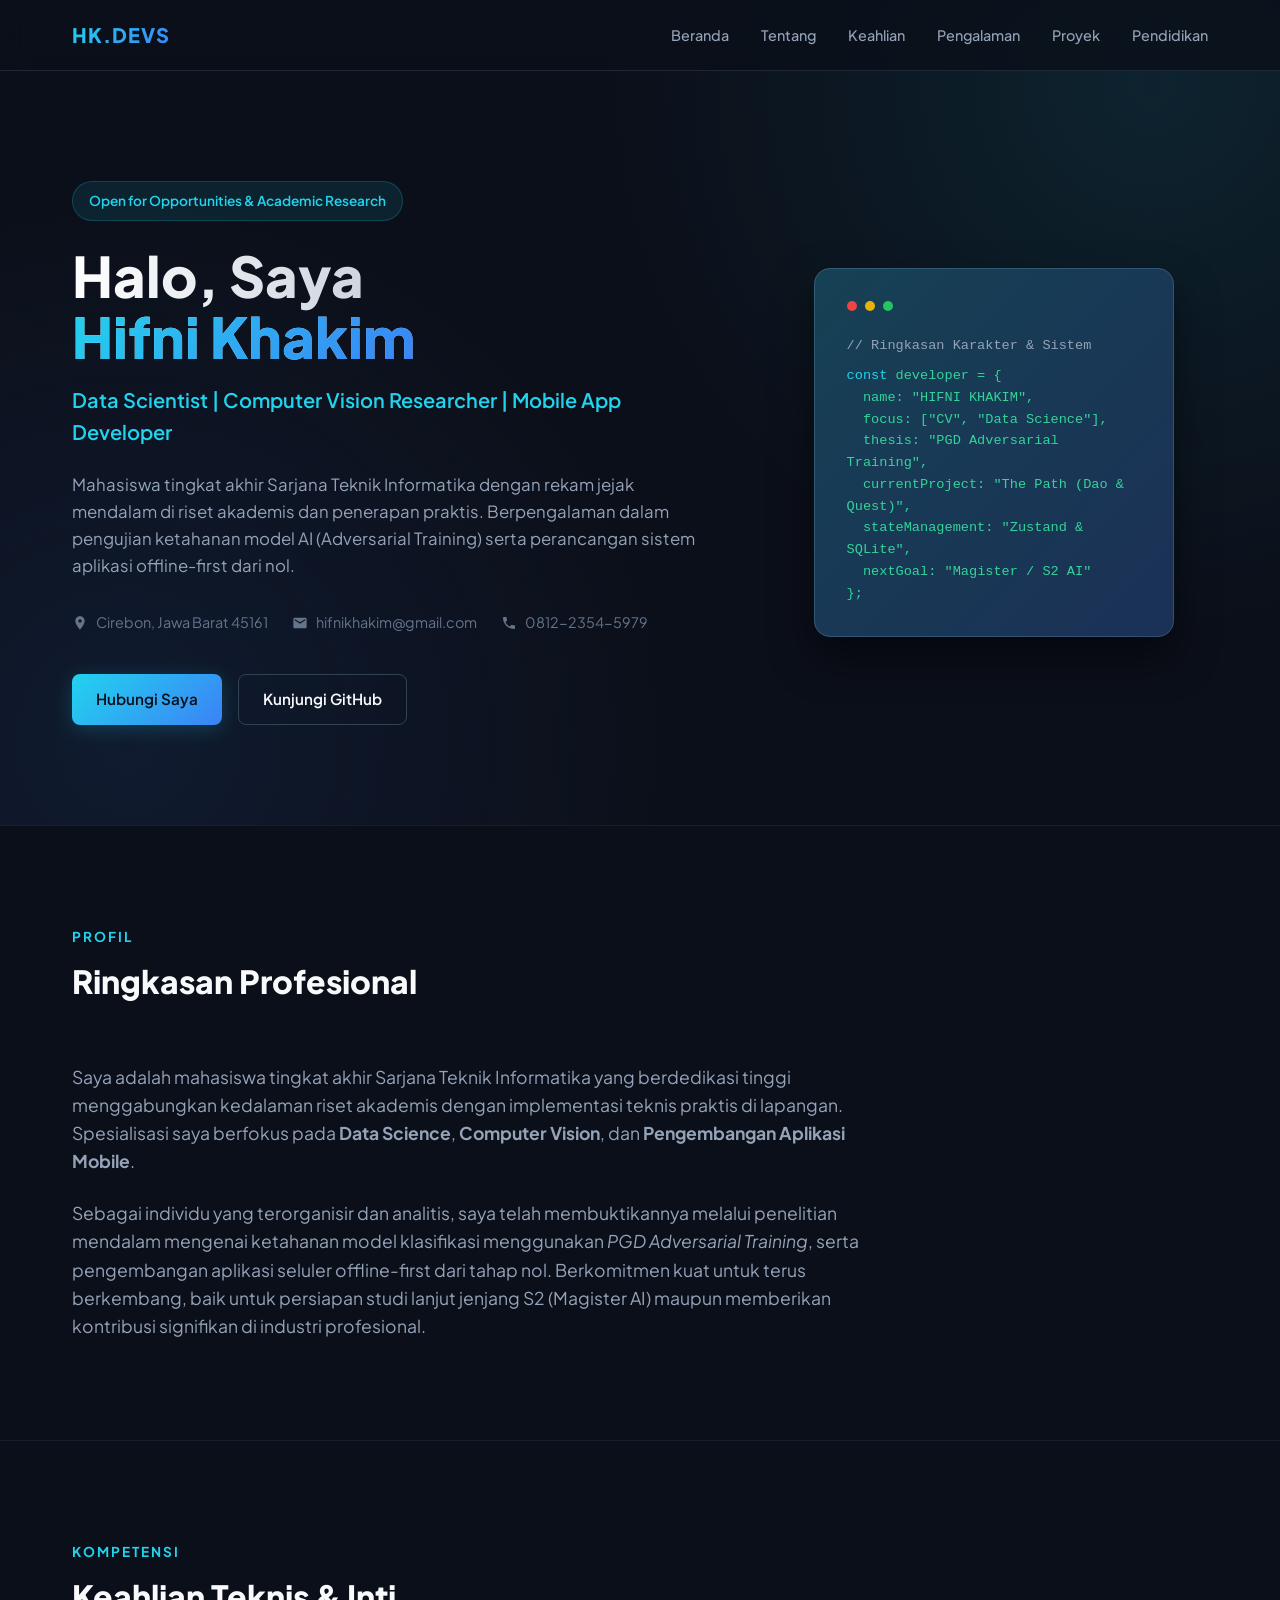
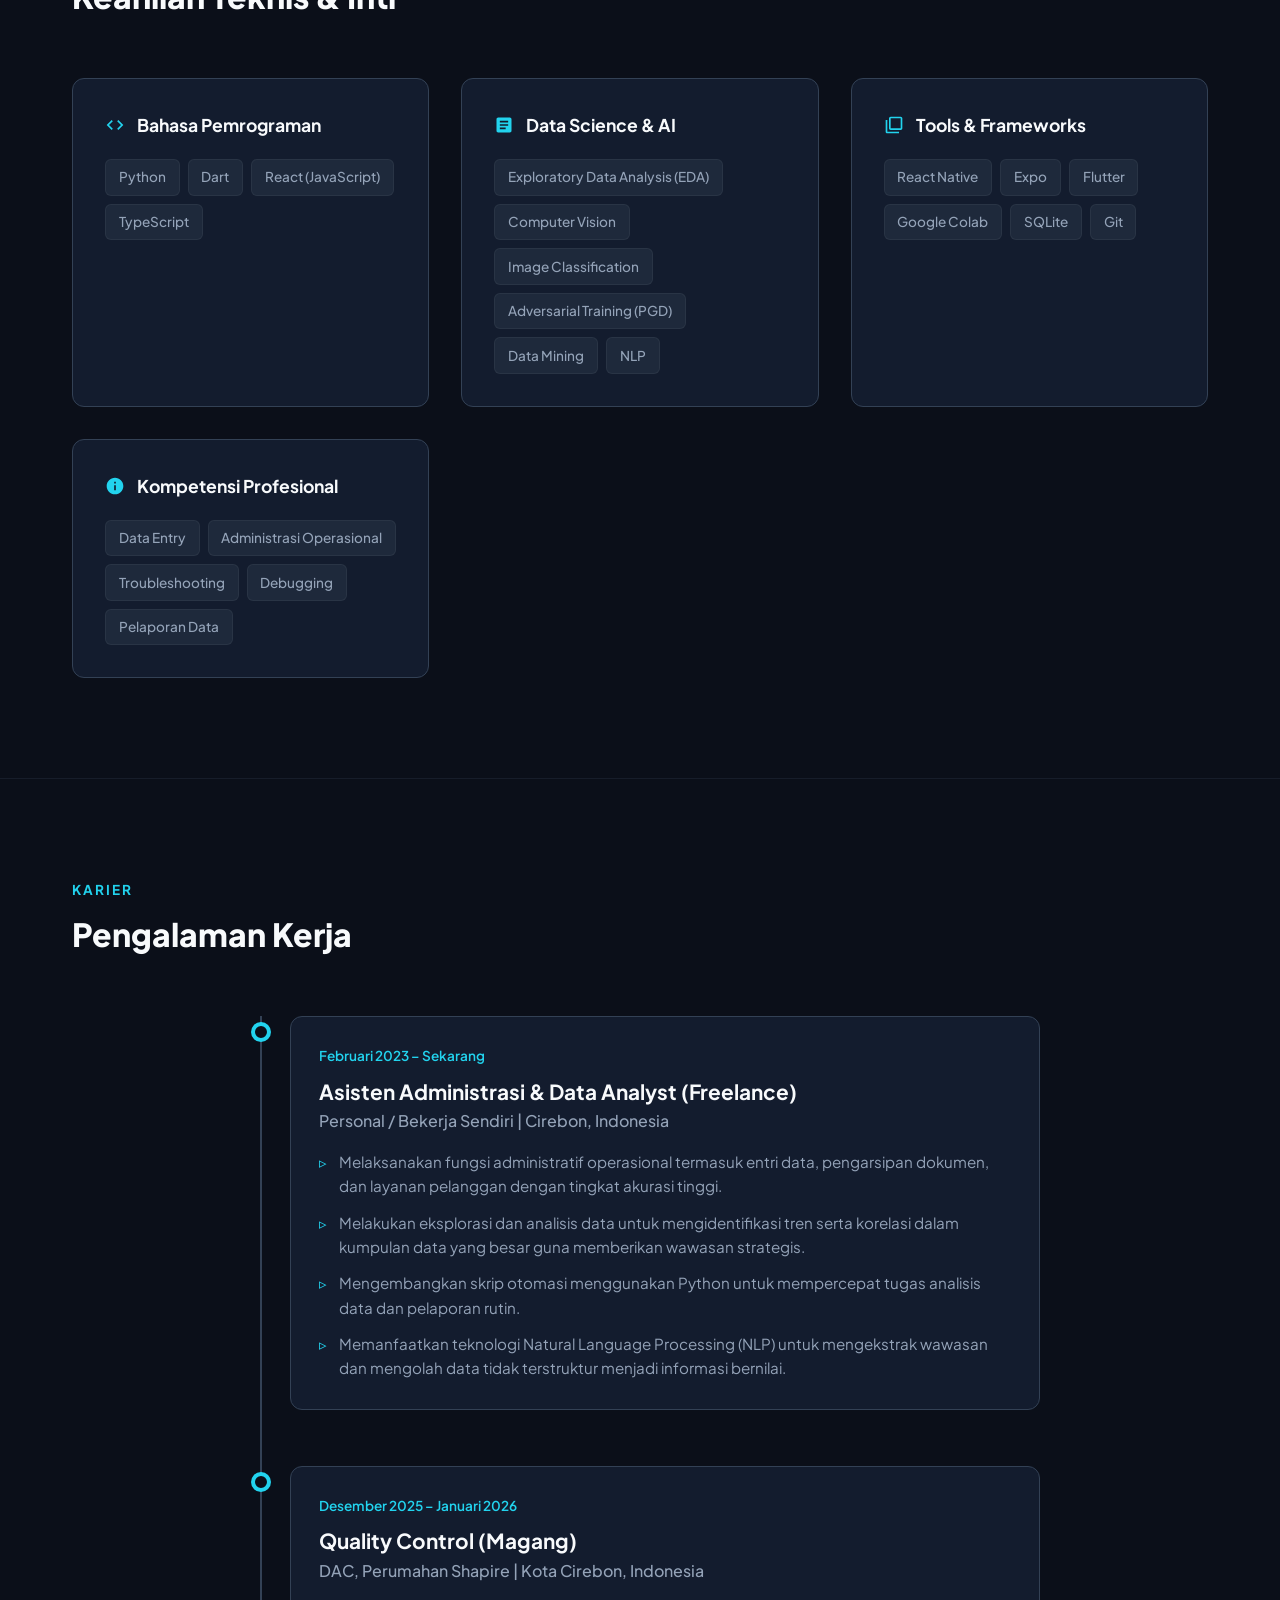
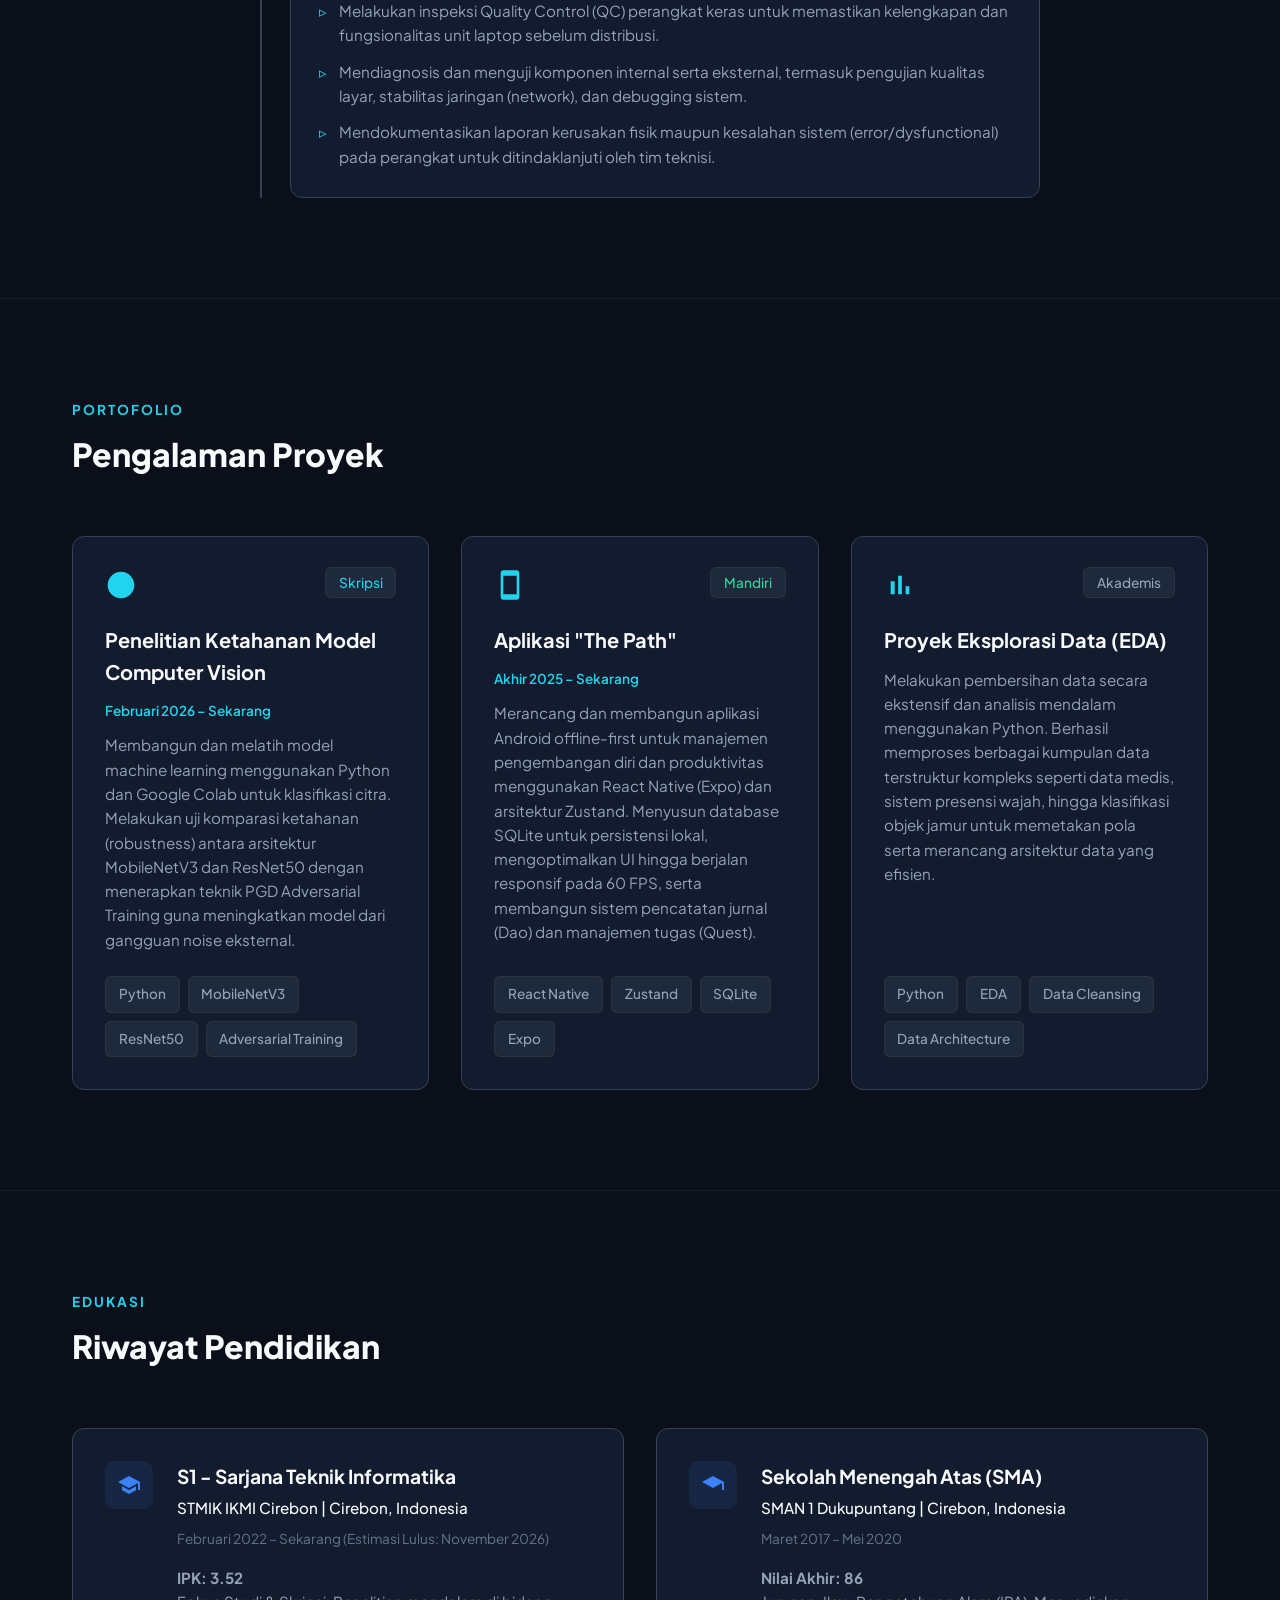
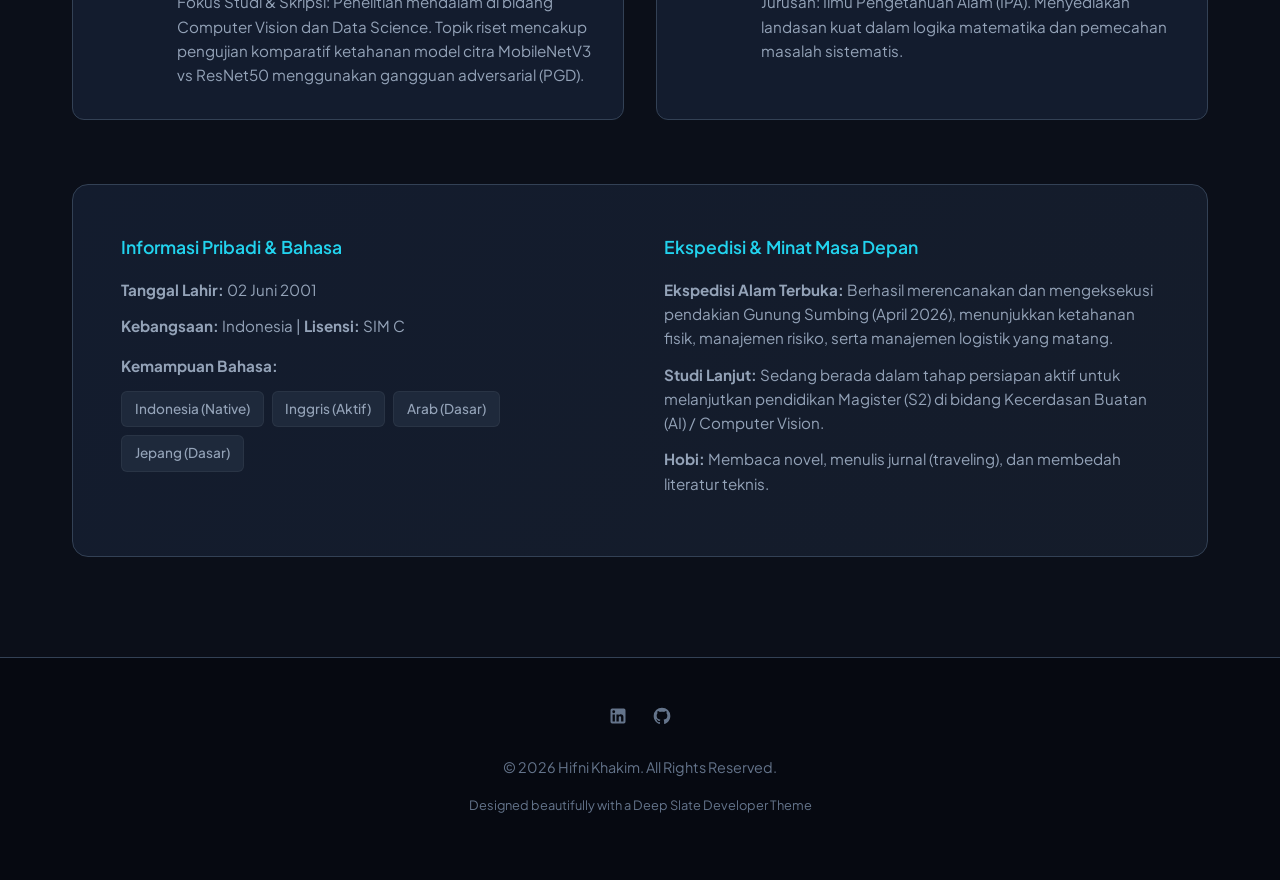
==== commit 9090e0ca: "feat: apply user provided Deep Slate Developer Theme" ====
--- a/index.html
+++ b/index.html
@@ -1,275 +1,375 @@
 <!DOCTYPE html>
-<html lang="en">
+<html lang="id">
 <head>
-    <meta charset="utf-8" />
-    <meta name="viewport" content="width=device-width, initial-scale=1" />
-    <title>Hifni Khakim - Software Engineer</title>
-    <meta name="description" content="Final-year Informatics Engineering student specializing in Data Science, Computer Vision, and Mobile Application Development." />
-    
-    <!-- Google Fonts: Inter -->
+    <meta charset="UTF-8">
+    <meta name="viewport" content="width=device-width, initial-scale=1.0">
+    <title>Hifni Khakim | Portfolio Website</title>
     <link rel="preconnect" href="https://fonts.googleapis.com">
     <link rel="preconnect" href="https://fonts.gstatic.com" crossorigin>
-    <link href="https://fonts.googleapis.com/css2?family=Inter:wght@400;500;600;700;800&display=swap" rel="stylesheet">
-    
-    <!-- Custom CSS -->
-    <link rel="stylesheet" href="style.css" />
+    <link href="https://fonts.googleapis.com/css2?family=Plus+Jakarta+Sans:wght@300;400;500;600;700;800&display=swap" rel="stylesheet">
+    <link rel="stylesheet" href="style.css">
 </head>
 <body>
-    <div class="layout-container">
-        <main>
-            
-            <!-- Hero Section -->
-            <section class="hero-section animate-fade-in">
-                <div class="hero-content">
-                    <div class="hero-text">
-                        <h1 class="hero-title">
-                            Hi, I'm Hifni Khakim <span class="wave">👋</span>
-                        </h1>
-                        <div class="hero-desc">
-                            <p>Software Engineer and Data Enthusiast specializing in Computer Vision and Mobile Development. Passionate about building robust systems and continuous research.</p>
-                        </div>
-                        <div class="hero-actions">
-                            <a href="mailto:hifnikhakim@gmail.com" class="btn btn-primary">
-                                <svg xmlns="http://www.w3.org/2000/svg" width="16" height="16" viewBox="0 0 24 24" fill="none" stroke="currentColor" stroke-width="2" stroke-linecap="round" stroke-linejoin="round"><rect width="20" height="16" x="2" y="4" rx="2"></rect><path d="m22 7-8.97 5.7a1.94 1.94 0 0 1-2.06 0L2 7"></path></svg>
-                                Contact Me
-                            </a>
-                            <a href="https://github.com/ldclabs/anda" target="_blank" class="btn btn-secondary">
-                                <svg xmlns="http://www.w3.org/2000/svg" width="16" height="16" viewBox="0 0 24 24" fill="none" stroke="currentColor" stroke-width="2" stroke-linecap="round" stroke-linejoin="round"><path d="M15 22v-4a4.8 4.8 0 0 0-1-3.5c3 0 6-2 6-5.5.08-1.25-.27-2.48-1-3.5.28-1.15.28-2.35 0-3.5 0 0-1 0-3 1.5-2.64-.5-5.36-.5-8 0C6 2 5 2 5 2c-.3 1.15-.3 2.35 0 3.5A5.403 5.403 0 0 0 4 9c0 3.5 3 5.5 6 5.5-.39.49-.68 1.05-.85 1.65-.17.6-.22 1.23-.15 1.85v4"></path><path d="M9 18c-4.51 2-5-2-7-2"></path></svg>
-                                GitHub
-                            </a>
-                            <a href="https://www.linkedin.com/in/hifnikhakim" target="_blank" class="btn btn-secondary">
-                                <svg xmlns="http://www.w3.org/2000/svg" width="16" height="16" viewBox="0 0 24 24" fill="none" stroke="currentColor" stroke-width="2" stroke-linecap="round" stroke-linejoin="round"><path d="M16 8a6 6 0 0 1 6 6v7h-4v-7a2 2 0 0 0-2-2 2 2 0 0 0-2 2v7h-4v-7a6 6 0 0 1 6-6z"></path><rect width="4" height="12" x="2" y="9"></rect><circle cx="4" cy="4" r="2"></circle></svg>
-                                LinkedIn
-                            </a>
-                        </div>
-                    </div>
-                    <div class="hero-image-wrapper">
-                        <div class="premium-shimmer"></div>
-                        <img src="IMG_20260621_114857.png" alt="Hifni Khakim" class="hero-image" />
-                    </div>
-                </div>
-            </section>
-
-            <!-- About Section -->
-            <section class="section animate-fade-in delay-100">
-                <h2 class="section-title">About</h2>
-                <div class="section-content text-muted">
-                    <p>I am a final-year Informatics Engineering student with a strong foundation combining academic research and practical technical system implementation. I specialize in Data Science, Computer Vision, and Mobile Application Development.</p>
-                    <p>I have built a track record of developing offline-first applications from scratch and conducting in-depth research on the robustness of classification models using techniques like PGD Adversarial Training. I am an analytical problem-solver, skilled in operational data administration, and deeply committed to continuous learning.</p>
-                </div>
-            </section>
-
-            <!-- Skills Section -->
-            <section class="section animate-fade-in delay-200">
-                <h2 class="section-title">Skills</h2>
-                <div class="skills-list">
-                    <span class="skill-badge">Python</span>
-                    <span class="skill-badge">Dart</span>
-                    <span class="skill-badge">TypeScript</span>
-                    <span class="skill-badge">JavaScript</span>
-                    <span class="skill-badge">React Native</span>
-                    <span class="skill-badge">React.js</span>
-                    <span class="skill-badge">PyTorch/TF</span>
-                    <span class="skill-badge">Expo</span>
-                    <span class="skill-badge">Flutter</span>
-                    <span class="skill-badge">SQLite</span>
-                    <span class="skill-badge">Computer Vision</span>
-                    <span class="skill-badge">Data Analysis (EDA)</span>
-                    <span class="skill-badge">NLP</span>
-                    <span class="skill-badge">Git</span>
-                </div>
-            </section>
-
-            <!-- Work Experience Section -->
-            <section class="section animate-fade-in delay-300">
-                <h2 class="section-title">Work Experience</h2>
-                <div class="card-list">
-                    
-                    <a class="card-link" href="#">
-                        <article class="card">
-                            <div class="card-icon">
-                                <svg xmlns="http://www.w3.org/2000/svg" width="20" height="20" viewBox="0 0 24 24" fill="none" stroke="currentColor" stroke-width="2" stroke-linecap="round" stroke-linejoin="round"><path d="M21 16V8a2 2 0 0 0-1-1.73l-7-4a2 2 0 0 0-2 0l-7 4A2 2 0 0 0 3 8v8a2 2 0 0 0 1 1.73l7 4a2 2 0 0 0 2 0l7-4A2 2 0 0 0 21 16z"></path></svg>
-                            </div>
-                            <div class="card-body">
-                                <header class="card-header">
-                                    <h3 class="card-title">
-                                        Data Analyst & Admin (Freelance)
-                                        <svg class="chevron" xmlns="http://www.w3.org/2000/svg" width="16" height="16" viewBox="0 0 24 24" fill="none" stroke="currentColor" stroke-width="2" stroke-linecap="round" stroke-linejoin="round"><path d="m9 18 6-6-6-6"></path></svg>
-                                    </h3>
-                                    <time class="card-date">Feb 2023 - Present</time>
-                                </header>
-                                <div class="card-subtitle">
-                                    <span class="company-name">Self-Employed</span>
-                                    <span class="tag">Remote</span>
-                                </div>
-                                <div class="card-details text-muted">
-                                    <ul>
-                                        <li>Executed operational administrative functions, data entry, and documentation archiving with high accuracy.</li>
-                                        <li>Performed extensive data exploration and analysis to identify trends in large datasets for strategic insights.</li>
-                                        <li>Developed Python automation scripts to accelerate data analysis workflows and routine reporting.</li>
-                                        <li>Utilized Natural Language Processing (NLP) technologies to extract insights from unstructured data.</li>
-                                    </ul>
-                                </div>
-                            </div>
-                        </article>
-                    </a>
-
-                    <a class="card-link" href="#">
-                        <article class="card">
-                            <div class="card-icon">
-                                <svg xmlns="http://www.w3.org/2000/svg" width="20" height="20" viewBox="0 0 24 24" fill="none" stroke="currentColor" stroke-width="2" stroke-linecap="round" stroke-linejoin="round"><path d="M4 14.899A7 7 0 1 1 15.71 8h1.79a4.5 4.5 0 0 1 2.5 8.242"></path><path d="M12 12v9"></path><path d="m8 17 4 4 4-4"></path></svg>
-                            </div>
-                            <div class="card-body">
-                                <header class="card-header">
-                                    <h3 class="card-title">
-                                        Quality Control (Intern)
-                                        <svg class="chevron" xmlns="http://www.w3.org/2000/svg" width="16" height="16" viewBox="0 0 24 24" fill="none" stroke="currentColor" stroke-width="2" stroke-linecap="round" stroke-linejoin="round"><path d="m9 18 6-6-6-6"></path></svg>
-                                    </h3>
-                                    <time class="card-date">Dec 2025 - Jan 2026</time>
-                                </header>
-                                <div class="card-subtitle">
-                                    <span class="company-name">DAC, Cirebon</span>
-                                    <span class="tag">On-site</span>
-                                </div>
-                                <div class="card-details text-muted">
-                                    <ul>
-                                        <li>Conducted hardware Quality Control (QC) inspections to ensure laptop functionality prior to distribution.</li>
-                                        <li>Diagnosed and tested internal and external components, including screen quality, network stability, and system debugging.</li>
-                                        <li>Documented physical damage and system error reports for the technician team.</li>
-                                    </ul>
-                                </div>
-                            </div>
-                        </article>
-                    </a>
-
-                </div>
-            </section>
-
-            <!-- Projects Section -->
-            <section class="section animate-fade-in delay-400">
-                <h2 class="section-title">Projects</h2>
-                <div class="card-list">
-                    
-                    <a class="card-link" href="#">
-                        <article class="card">
-                            <div class="card-body">
-                                <header class="card-header">
-                                    <h3 class="card-title">
-                                        CV Model Robustness Research
-                                        <svg class="chevron" xmlns="http://www.w3.org/2000/svg" width="16" height="16" viewBox="0 0 24 24" fill="none" stroke="currentColor" stroke-width="2" stroke-linecap="round" stroke-linejoin="round"><path d="m9 18 6-6-6-6"></path></svg>
-                                    </h3>
-                                    <time class="card-date">Feb 2026 - Present</time>
-                                </header>
-                                <div class="card-subtitle">
-                                    <span class="company-name text-muted">Thesis Project (Academic)</span>
-                                </div>
-                                <div class="card-details text-muted">
-                                    <p>Built and trained machine learning models using Python and PyTorch for image classification. Conducted comparative robustness testing between MobileNetV3 and ResNet50 architectures. Implemented PGD Adversarial Training to evaluate and improve model resilience against external noise.</p>
-                                    <div class="tag-list">
-                                        <span class="tech-tag">Python</span>
-                                        <span class="tech-tag">PyTorch</span>
-                                        <span class="tech-tag">Computer Vision</span>
-                                    </div>
-                                </div>
-                            </div>
-                        </article>
-                    </a>
-
-                    <a class="card-link" href="#">
-                        <article class="card">
-                            <div class="card-body">
-                                <header class="card-header">
-                                    <h3 class="card-title">
-                                        "The Path" - Real-Life RPG App
-                                        <svg class="chevron" xmlns="http://www.w3.org/2000/svg" width="16" height="16" viewBox="0 0 24 24" fill="none" stroke="currentColor" stroke-width="2" stroke-linecap="round" stroke-linejoin="round"><path d="m9 18 6-6-6-6"></path></svg>
-                                    </h3>
-                                    <time class="card-date">Late 2025 - Present</time>
-                                </header>
-                                <div class="card-subtitle">
-                                    <span class="company-name text-muted">Independent Project</span>
-                                </div>
-                                <div class="card-details text-muted">
-                                    <p>Designed and built an offline-first Android application for productivity and self-development using React Native (Expo) and Zustand architecture. Engineered a local database using SQLite to persist character states permanently. Delivered a responsive 60 FPS UI with a built-in journaling and quest management system.</p>
-                                    <div class="tag-list">
-                                        <span class="tech-tag">React Native</span>
-                                        <span class="tech-tag">Expo</span>
-                                        <span class="tech-tag">SQLite</span>
-                                        <span class="tech-tag">Zustand</span>
-                                    </div>
-                                </div>
-                            </div>
-                        </article>
-                    </a>
-
-                    <a class="card-link" href="#">
-                        <article class="card">
-                            <div class="card-body">
-                                <header class="card-header">
-                                    <h3 class="card-title">
-                                        Exploratory Data Analysis (EDA)
-                                        <svg class="chevron" xmlns="http://www.w3.org/2000/svg" width="16" height="16" viewBox="0 0 24 24" fill="none" stroke="currentColor" stroke-width="2" stroke-linecap="round" stroke-linejoin="round"><path d="m9 18 6-6-6-6"></path></svg>
-                                    </h3>
-                                </header>
-                                <div class="card-subtitle">
-                                    <span class="company-name text-muted">Academic Projects</span>
-                                </div>
-                                <div class="card-details text-muted">
-                                    <p>Performed extensive data cleaning and analysis using Python. Processed diverse structured datasets (medical data, facial attendance, mushroom object classification) to discover patterns and design efficient data architectures.</p>
-                                    <div class="tag-list">
-                                        <span class="tech-tag">Python</span>
-                                        <span class="tech-tag">Pandas</span>
-                                    </div>
-                                </div>
-                            </div>
-                        </article>
-                    </a>
-
-                </div>
-            </section>
-
-            <!-- Education Section -->
-            <section class="section animate-fade-in delay-500" style="padding-bottom: 6rem;">
-                <h2 class="section-title">Education</h2>
-                <div class="card-list">
-                    
-                    <article class="card no-hover">
-                        <div class="card-icon">
-                            <svg xmlns="http://www.w3.org/2000/svg" width="20" height="20" viewBox="0 0 24 24" fill="none" stroke="currentColor" stroke-width="2" stroke-linecap="round" stroke-linejoin="round"><path d="M22 10v6M2 10l10-5 10 5-10 5z"></path><path d="M6 12v5c3 3 9 3 12 0v-5"></path></svg>
-                        </div>
-                        <div class="card-body">
-                            <header class="card-header">
-                                <h3 class="card-title">STMIK IKMI Cirebon</h3>
-                                <time class="card-date">Feb 2022 - Nov 2026</time>
-                            </header>
-                            <div class="card-subtitle">
-                                <span class="company-name">Bachelor of Informatics Engineering (S1)</span>
-                            </div>
-                            <div class="card-details text-muted">
-                                <p><strong>GPA:</strong> 3.52</p>
-                                <p style="margin-top:0.25rem;">Focusing on Computer Vision and Data Science. Conducting research on image classification robustness utilizing MobileNetV3 and ResNet50.</p>
-                            </div>
-                        </div>
-                    </article>
-
-                    <article class="card no-hover">
-                        <div class="card-icon">
-                            <svg xmlns="http://www.w3.org/2000/svg" width="20" height="20" viewBox="0 0 24 24" fill="none" stroke="currentColor" stroke-width="2" stroke-linecap="round" stroke-linejoin="round"><path d="M2 10l10-5 10 5-10 5z"></path></svg>
-                        </div>
-                        <div class="card-body">
-                            <header class="card-header">
-                                <h3 class="card-title">SMAN 1 Dukupuntang</h3>
-                                <time class="card-date">Mar 2017 - May 2020</time>
-                            </header>
-                            <div class="card-subtitle">
-                                <span class="company-name">Science Major (IPA)</span>
-                            </div>
-                        </div>
-                    </article>
-
-                </div>
-            </section>
-
-        </main>
-    </div>
+
+    <!-- Header Navigation -->
+    <header>
+        <div class="container nav-container">
+            <div class="logo">HK.DEVS</div>
+            <ul class="nav-links">
+                <li><a href="#hero">Beranda</a></li>
+                <li><a href="#about">Tentang</a></li>
+                <li><a href="#skills">Keahlian</a></li>
+                <li><a href="#experience">Pengalaman</a></li>
+                <li><a href="#projects">Proyek</a></li>
+                <li><a href="#education">Pendidikan</a></li>
+            </ul>
+        </div>
+    </header>
+
+    <!-- Hero Section -->
+    <section id="hero">
+        <div class="container hero-grid">
+            <div>
+                <span class="badge">Open for Opportunities & Academic Research</span>
+                <h1 class="hero-title">Halo, Saya <br><span>Hifni Khakim</span></h1>
+                <p class="hero-subtitle">Data Scientist | Computer Vision Researcher | Mobile App Developer</p>
+                <p class="hero-desc">
+                    Mahasiswa tingkat akhir Sarjana Teknik Informatika dengan rekam jejak mendalam di riset akademis dan penerapan praktis. Berpengalaman dalam pengujian ketahanan model AI (Adversarial Training) serta perancangan sistem aplikasi offline-first dari nol.
+                </p>
+                
+                <div class="contact-meta">
+                    <div class="contact-item">
+                        <svg viewBox="0 0 24 24"><path d="M12 2C8.13 2 5 5.13 5 9c0 5.25 7 13 7 13s7-7.75 7-13c0-3.87-3.13-7-7-7zm0 9.5c-1.38 0-2.5-1.12-2.5-2.5s1.12-2.5 2.5-2.5 2.5 1.12 2.5 2.5-1.12 2.5-2.5 2.5z"/></svg>
+                        Cirebon, Jawa Barat 45161
+                    </div>
+                    <div class="contact-item">
+                        <svg viewBox="0 0 24 24"><path d="M20 4H4c-1.1 0-1.99.9-1.99 2L2 18c0 1.1.9 2 2 2h16c1.1 0 2-.9 2-2V6c0-1.1-.9-2-2-2zm0 4l-8 5-8-5V6l8 5 8-5v2z"/></svg>
+                        hifnikhakim@gmail.com
+                    </div>
+                    <div class="contact-item">
+                        <svg viewBox="0 0 24 24"><path d="M6.62 10.79c1.44 2.83 3.76 5.14 6.59 6.59l2.2-2.2c.27-.27.67-.36 1.02-.24 1.12.37 2.33.57 3.57.57.55 0 1 .45 1 1V20c0 .55-.45 1-1 1-9.39 0-17-7.61-17-17 0-.55.45-1 1-1h3.5c.55 0 1 .45 1 1 0 1.25.2 2.45.57 3.57.11.35.03.74-.25 1.02l-2.2 2.2z"/></svg>
+                        0812-2354-5979
+                    </div>
+                </div>
+
+                <div class="hero-cta">
+                    <a href="mailto:hifnikhakim@gmail.com" class="btn btn-primary">Hubungi Saya</a>
+                    <a href="https://hifnikhakim.github.io/hifni_khakim/" target="_blank" class="btn btn-secondary">Kunjungi GitHub</a>
+                </div>
+            </div>
+
+            <div class="hero-visual">
+                <div class="tech-box">
+                    <div class="tech-box-header">
+                        <div class="dot dot-1"></div>
+                        <div class="dot dot-2"></div>
+                        <div class="dot dot-3"></div>
+                    </div>
+                    <div class="code-snippet">
+                        <p>// Ringkasan Karakter & Sistem</p>
+                        <span>const</span> developer = {<br>
+                        &nbsp;&nbsp;name: <span style="color: var(--accent-emerald)">"HIFNI KHAKIM"</span>,<br>
+                        &nbsp;&nbsp;focus: [<span style="color: var(--accent-emerald)">"CV"</span>, <span style="color: var(--accent-emerald)">"Data Science"</span>],<br>
+                        &nbsp;&nbsp;thesis: <span style="color: var(--accent-emerald)">"PGD Adversarial Training"</span>,<br>
+                        &nbsp;&nbsp;currentProject: <span style="color: var(--accent-emerald)">"The Path (Dao & Quest)"</span>,<br>
+                        &nbsp;&nbsp;stateManagement: <span style="color: var(--accent-emerald)">"Zustand & SQLite"</span>,<br>
+                        &nbsp;&nbsp;nextGoal: <span style="color: var(--accent-emerald)">"Magister / S2 AI"</span><br>
+                        };
+                    </div>
+                </div>
+            </div>
+        </div>
+    </section>
+
+    <!-- About Section / Ringkasan -->
+    <section id="about">
+        <div class="container">
+            <div class="section-header">
+                <span class="section-tag">Profil</span>
+                <h2 class="section-title">Ringkasan Profesional</h2>
+            </div>
+            <div style="max-width: 800px; color: var(--text-secondary); font-size: 1.1rem; gap: 1.5rem; display: flex; flex-direction: column;">
+                <p>
+                    Saya adalah mahasiswa tingkat akhir Sarjana Teknik Informatika yang berdedikasi tinggi menggabungkan kedalaman riset akademis dengan implementasi teknis praktis di lapangan. Spesialisasi saya berfokus pada <strong>Data Science</strong>, <strong>Computer Vision</strong>, dan <strong>Pengembangan Aplikasi Mobile</strong>.
+                </p>
+                <p>
+                    Sebagai individu yang terorganisir dan analitis, saya telah membuktikannya melalui penelitian mendalam mengenai ketahanan model klasifikasi menggunakan <em>PGD Adversarial Training</em>, serta pengembangan aplikasi seluler offline-first dari tahap nol. Berkomitmen kuat untuk terus berkembang, baik untuk persiapan studi lanjut jenjang S2 (Magister AI) maupun memberikan kontribusi signifikan di industri profesional.
+                </p>
+            </div>
+        </div>
+    </section>
+
+    <!-- Keahlian Section -->
+    <section id="skills">
+        <div class="container">
+            <div class="section-header">
+                <span class="section-tag">Kompetensi</span>
+                <h2 class="section-title">Keahlian Teknis & Inti</h2>
+            </div>
+            <div class="skills-grid">
+                <!-- Skill Card 1 -->
+                <div class="skill-card">
+                    <h3>
+                        <svg viewBox="0 0 24 24"><path d="M9.4 16.6L4.8 12l4.6-4.6L8 6l-6 6 6 6 1.4-1.4zm5.2 0l4.6-4.6-4.6-4.6L16 6l6 6-6 6-1.4-1.4z"/></svg>
+                        Bahasa Pemrograman
+                    </h3>
+                    <div class="tags-container">
+                        <span class="tag">Python</span>
+                        <span class="tag">Dart</span>
+                        <span class="tag">React (JavaScript)</span>
+                        <span class="tag">TypeScript</span>
+                    </div>
+                </div>
+                <!-- Skill Card 2 -->
+                <div class="skill-card">
+                    <h3>
+                        <svg viewBox="0 0 24 24"><path d="M19 3H5c-1.1 0-2 .9-2 2v14c0 1.1.9 2 2 2h14c1.1 0 2-.9 2-2V5c0-1.1-.9-2-2-2zm-5 14H7v-2h7v2zm3-4H7v-2h10v2zm0-4H7V7h10v2z"/></svg>
+                        Data Science & AI
+                    </h3>
+                    <div class="tags-container">
+                        <span class="tag">Exploratory Data Analysis (EDA)</span>
+                        <span class="tag">Computer Vision</span>
+                        <span class="tag">Image Classification</span>
+                        <span class="tag">Adversarial Training (PGD)</span>
+                        <span class="tag">Data Mining</span>
+                        <span class="tag">NLP</span>
+                    </div>
+                </div>
+                <!-- Skill Card 3 -->
+                <div class="skill-card">
+                    <h3>
+                        <svg viewBox="0 0 24 24"><path d="M4 6H2v14c0 1.1.9 2 2 2h14v-2H4V6zm16-4H8c-1.1 0-2 .9-2 2v12c0 1.1.9 2 2 2h12c1.1 0 2-.9 2-2V4c0-1.1-.9-2-2-2zm0 14H8V4h12v12z"/></svg>
+                        Tools & Frameworks
+                    </h3>
+                    <div class="tags-container">
+                        <span class="tag">React Native</span>
+                        <span class="tag">Expo</span>
+                        <span class="tag">Flutter</span>
+                        <span class="tag">Google Colab</span>
+                        <span class="tag">SQLite</span>
+                        <span class="tag">Git</span>
+                    </div>
+                </div>
+                <!-- Skill Card 4 -->
+                <div class="skill-card">
+                    <h3>
+                        <svg viewBox="0 0 24 24"><path d="M12 2C6.48 2 2 6.48 2 12s4.48 10 10 10 10-4.48 10-10S17.52 2 12 2zm1 15h-2v-6h2v6zm0-8h-2V7h2v2z"/></svg>
+                        Kompetensi Profesional
+                    </h3>
+                    <div class="tags-container">
+                        <span class="tag">Data Entry</span>
+                        <span class="tag">Administrasi Operasional</span>
+                        <span class="tag">Troubleshooting</span>
+                        <span class="tag">Debugging</span>
+                        <span class="tag">Pelaporan Data</span>
+                    </div>
+                </div>
+            </div>
+        </div>
+    </section>
+
+    <!-- Pengalaman Kerja Section -->
+    <section id="experience">
+        <div class="container">
+            <div class="section-header">
+                <span class="section-tag">Karier</span>
+                <h2 class="section-title">Pengalaman Kerja</h2>
+            </div>
+            <div class="timeline">
+                <!-- Timeline Item 1 -->
+                <div class="timeline-item">
+                    <div class="timeline-dot"></div>
+                    <div class="timeline-content">
+                        <div class="timeline-time">Februari 2023 – Sekarang</div>
+                        <h3 class="timeline-role">Asisten Administrasi & Data Analyst (Freelance)</h3>
+                        <div class="timeline-company">Personal / Bekerja Sendiri | Cirebon, Indonesia</div>
+                        <ul class="timeline-list">
+                            <li>Melaksanakan fungsi administratif operasional termasuk entri data, pengarsipan dokumen, dan layanan pelanggan dengan tingkat akurasi tinggi.</li>
+                            <li>Melakukan eksplorasi dan analisis data untuk mengidentifikasi tren serta korelasi dalam kumpulan data yang besar guna memberikan wawasan strategis.</li>
+                            <li>Mengembangkan skrip otomasi menggunakan Python untuk mempercepat tugas analisis data dan pelaporan rutin.</li>
+                            <li>Memanfaatkan teknologi Natural Language Processing (NLP) untuk mengekstrak wawasan dan mengolah data tidak terstruktur menjadi informasi bernilai.</li>
+                        </ul>
+                    </div>
+                </div>
+                <!-- Timeline Item 2 -->
+                <div class="timeline-item">
+                    <div class="timeline-dot"></div>
+                    <div class="timeline-content">
+                        <div class="timeline-time">Desember 2025 – Januari 2026</div>
+                        <h3 class="timeline-role">Quality Control (Magang)</h3>
+                        <div class="timeline-company">DAC, Perumahan Shapire | Kota Cirebon, Indonesia</div>
+                        <ul class="timeline-list">
+                            <li>Melakukan inspeksi Quality Control (QC) perangkat keras untuk memastikan kelengkapan dan fungsionalitas unit laptop sebelum distribusi.</li>
+                            <li>Mendiagnosis dan menguji komponen internal serta eksternal, termasuk pengujian kualitas layar, stabilitas jaringan (network), dan debugging sistem.</li>
+                            <li>Mendokumentasikan laporan kerusakan fisik maupun kesalahan sistem (error/dysfunctional) pada perangkat untuk ditindaklanjuti oleh tim teknisi.</li>
+                        </ul>
+                    </div>
+                </div>
+            </div>
+        </div>
+    </section>
+
+    <!-- Proyek Section -->
+    <section id="projects">
+        <div class="container">
+            <div class="section-header">
+                <span class="section-tag">Portofolio</span>
+                <h2 class="section-title">Pengalaman Proyek</h2>
+            </div>
+            <div class="projects-grid">
+                <!-- Project 1 -->
+                <div class="project-card">
+                    <div>
+                        <div class="project-header">
+                            <div class="project-icon">
+                                <svg viewBox="0 0 24 24"><path d="M12 22c5.52 0 10-4.48 10-10S17.52 2 12 2 2 6.48 2 12s4.48 10 10 10zm1-15h-2v6h2V7zm0 8h-2v2h2v-2z"/></svg>
+                            </div>
+                            <div class="project-links">
+                                <span class="tag" style="color: var(--accent-cyan)">Skripsi</span>
+                            </div>
+                        </div>
+                        <h3 class="project-title">Penelitian Ketahanan Model Computer Vision</h3>
+                        <p class="timeline-time" style="margin-bottom: 0.75rem;">Februari 2026 – Sekarang</p>
+                        <p class="project-desc">Membangun dan melatih model machine learning menggunakan Python dan Google Colab untuk klasifikasi citra. Melakukan uji komparasi ketahanan (robustness) antara arsitektur MobileNetV3 dan ResNet50 dengan menerapkan teknik PGD Adversarial Training guna meningkatkan model dari gangguan noise eksternal.</p>
+                    </div>
+                    <div class="tags-container">
+                        <span class="tag">Python</span>
+                        <span class="tag">MobileNetV3</span>
+                        <span class="tag">ResNet50</span>
+                        <span class="tag">Adversarial Training</span>
+                    </div>
+                </div>
+
+                <!-- Project 2 -->
+                <div class="project-card">
+                    <div>
+                        <div class="project-header">
+                            <div class="project-icon">
+                                <svg viewBox="0 0 24 24"><path d="M17 1.01L7 1c-1.1 0-2 .9-2 2v18c0 1.1.9 2 2 2h10c1.1 0 2-.9 2-2V3c0-1.1-.9-1.99-2-1.99zM17 19H7V5h10v14z"/></svg>
+                            </div>
+                            <div class="project-links">
+                                <span class="tag" style="color: var(--accent-emerald)">Mandiri</span>
+                            </div>
+                        </div>
+                        <h3 class="project-title">Aplikasi "The Path"</h3>
+                        <p class="timeline-time" style="margin-bottom: 0.75rem;">Akhir 2025 – Sekarang</p>
+                        <p class="project-desc">Merancang dan membangun aplikasi Android offline-first untuk manajemen pengembangan diri dan produktivitas menggunakan React Native (Expo) dan arsitektur Zustand. Menyusun database SQLite untuk persistensi lokal, mengoptimalkan UI hingga berjalan responsif pada 60 FPS, serta membangun sistem pencatatan jurnal (Dao) dan manajemen tugas (Quest).</p>
+                    </div>
+                    <div class="tags-container">
+                        <span class="tag">React Native</span>
+                        <span class="tag">Zustand</span>
+                        <span class="tag">SQLite</span>
+                        <span class="tag">Expo</span>
+                    </div>
+                </div>
+
+                <!-- Project 3 -->
+                <div class="project-card">
+                    <div>
+                        <div class="project-header">
+                            <div class="project-icon">
+                                <svg viewBox="0 0 24 24"><path d="M5 9.2h3V19H5zM10.6 5h2.8v14h-2.8zm5.6 8H19v6h-2.8z"/></svg>
+                            </div>
+                            <div class="project-links">
+                                <span class="tag">Akademis</span>
+                            </div>
+                        </div>
+                        <h3 class="project-title">Proyek Eksplorasi Data (EDA)</h3>
+                        <p class="project-desc">Melakukan pembersihan data secara ekstensif dan analisis mendalam menggunakan Python. Berhasil memproses berbagai kumpulan data terstruktur kompleks seperti data medis, sistem presensi wajah, hingga klasifikasi objek jamur untuk memetakan pola serta merancang arsitektur data yang efisien.</p>
+                    </div>
+                    <div class="tags-container">
+                        <span class="tag">Python</span>
+                        <span class="tag">EDA</span>
+                        <span class="tag">Data Cleansing</span>
+                        <span class="tag">Data Architecture</span>
+                    </div>
+                </div>
+            </div>
+        </div>
+    </section>
+
+    <!-- Pendidikan Section -->
+    <section id="education">
+        <div class="container">
+            <div class="section-header">
+                <span class="section-tag">Edukasi</span>
+                <h2 class="section-title">Riwayat Pendidikan</h2>
+            </div>
+            <div class="edu-grid">
+                <!-- Edu 1 -->
+                <div class="edu-card">
+                    <div class="edu-icon">
+                        <svg viewBox="0 0 24 24"><path d="M5 13.18v4L12 21l7-3.82v-4L12 17l-7-3.82zM12 3L1 9l11 6 9-4.91V17h2V9L12 3z"/></svg>
+                    </div>
+                    <div class="edu-details">
+                        <h3>S1 - Sarjana Teknik Informatika</h3>
+                        <div class="edu-inst">STMIK IKMI Cirebon | Cirebon, Indonesia</div>
+                        <div class="edu-meta">Februari 2022 – Sekarang (Estimasi Lulus: November 2026)</div>
+                        <div class="edu-desc">
+                            <strong>IPK: 3.52</strong> <br>
+                            Fokus Studi & Skripsi: Penelitian mendalam di bidang Computer Vision dan Data Science. Topik riset mencakup pengujian komparatif ketahanan model citra MobileNetV3 vs ResNet50 menggunakan gangguan adversarial (PGD).
+                        </div>
+                    </div>
+                </div>
+                <!-- Edu 2 -->
+                <div class="edu-card">
+                    <div class="edu-icon">
+                        <svg viewBox="0 0 24 24"><path d="M12 3L1 9l11 6 9-4.91V17h2V9L12 3z"/></svg>
+                    </div>
+                    <div class="edu-details">
+                        <h3>Sekolah Menengah Atas (SMA)</h3>
+                        <div class="edu-inst">SMAN 1 Dukupuntang | Cirebon, Indonesia</div>
+                        <div class="edu-meta">Maret 2017 – Mei 2020</div>
+                        <div class="edu-desc">
+                            <strong>Nilai Akhir: 86</strong> <br>
+                            Jurusan: Ilmu Pengetahuan Alam (IPA). Menyediakan landasan kuat dalam logika matematika dan pemecahan masalah sistematis.
+                        </div>
+                    </div>
+                </div>
+            </div>
+
+            <!-- Informasi Tambahan & Minat -->
+            <div class="info-box">
+                <div class="info-grid">
+                    <div class="info-col">
+                        <h4>Informasi Pribadi & Bahasa</h4>
+                        <p><strong>Tanggal Lahir:</strong> 02 Juni 2001</p>
+                        <p><strong>Kebangsaan:</strong> Indonesia | <strong>Lisensi:</strong> SIM C</p>
+                        <p style="margin-top: 1rem;"><strong>Kemampuan Bahasa:</strong></p>
+                        <div class="tags-container" style="margin-top: 0.5rem;">
+                            <span class="tag">Indonesia (Native)</span>
+                            <span class="tag">Inggris (Aktif)</span>
+                            <span class="tag">Arab (Dasar)</span>
+                            <span class="tag">Jepang (Dasar)</span>
+                        </div>
+                    </div>
+                    <div class="info-col">
+                        <h4>Ekspedisi & Minat Masa Depan</h4>
+                        <p><strong>Ekspedisi Alam Terbuka:</strong> Berhasil merencanakan dan mengeksekusi pendakian Gunung Sumbing (April 2026), menunjukkan ketahanan fisik, manajemen risiko, serta manajemen logistik yang matang.</p>
+                        <p><strong>Studi Lanjut:</strong> Sedang berada dalam tahap persiapan aktif untuk melanjutkan pendidikan Magister (S2) di bidang Kecerdasan Buatan (AI) / Computer Vision.</p>
+                        <p><strong>Hobi:</strong> Membaca novel, menulis jurnal (traveling), dan membedah literatur teknis.</p>
+                    </div>
+                </div>
+            </div>
+
+        </div>
+    </section>
+
+    <!-- Footer -->
+    <footer>
+        <div class="container">
+            <div class="footer-socials">
+                <a href="https://linkedin.com/in/hifnikhakim" target="_blank" title="LinkedIn">
+                    <svg viewBox="0 0 24 24"><path d="M19 3a2 2 0 0 1 2 2v14a2 2 0 0 1-2 2H5a2 2 0 0 1-2-2V5a2 2 0 0 1 2-2h14m-.5 15.5v-5.3a3.26 3.26 0 0 0-3.26-3.26c-.85 0-1.84.52-2.32 1.3v-1.11h-2.79v8.37h2.79v-4.93c0-.77.62-1.4 1.39-1.4a1.4 1.4 0 0 1 1.4 1.4v4.93h2.79M6.88 8.56a1.68 1.68 0 0 0 1.68-1.68c0-.93-.75-1.69-1.68-1.69a1.69 1.69 0 0 0-1.69 1.69c0 .93.76 1.68 1.69 1.68m1.39 9.94v-8.37H5.5v8.37h2.77z"/></svg>
+                </a>
+                <a href="https://hifnikhakim.github.io/hifni_khakim/" target="_blank" title="GitHub">
+                    <svg viewBox="0 0 24 24"><path d="M12 2A10 10 0 0 0 2 12c0 4.42 2.87 8.17 6.84 9.5.5.08.66-.23.66-.5v-1.69c-2.77.6-3.36-1.34-3.36-1.34-.46-1.16-1.11-1.47-1.11-1.47-.9-.62.07-.6.07-.6 1 .07 1.53 1.03 1.53 1.03.9 1.52 2.34 1.07 2.91.83.1-.65.35-1.09.63-1.34-2.22-.25-4.55-1.11-4.55-4.92 0-1.11.38-2 1.03-2.71-.1-.25-.45-1.29.1-2.64 0 0 .84-.27 2.75 1.02.79-.22 1.65-.33 2.5-.33.85 0 1.71.11 2.5.33 1.91-1.29 2.75-1.02 2.75-1.02.55 1.35.2 2.39.1 2.64.65.71 1.03 1.6 1.03 2.71 0 3.82-2.34 4.66-4.57 4.91.36.31.69.92.69 1.85V21c0 .27.16.59.67.5C19.14 20.16 22 16.42 22 12A10 10 0 0 0 12 2z"/></svg>
+                </a>
+            </div>
+            <p>&copy; 2026 Hifni Khakim. All Rights Reserved.</p>
+            <p style="font-size: 0.8rem; color: var(--text-muted)">Designed beautifully with a Deep Slate Developer Theme</p>
+        </div>
+    </footer>
+
 </body>
 </html>
--- a/style.css
+++ b/style.css
@@ -1,383 +1,579 @@
 :root {
-  --background: #09090b;
-  --foreground: #fafafa;
-  --muted: #27272a;
-  --muted-foreground: #a1a1aa;
-  --card: #09090b;
-  --border: #27272a;
-  --primary: #fafafa;
-  --primary-foreground: #18181b;
-  --accent: #27272a;
+    --bg-main: #0b0f19;
+    --bg-surface: #131c2e;
+    --bg-card: #1e293b;
+    --text-primary: #f8fafc;
+    --text-secondary: #94a3b8;
+    --text-muted: #64748b;
+    --accent-cyan: #22d3ee;
+    --accent-emerald: #34d399;
+    --accent-blue: #3b82f6;
+    --border-color: #334155;
+    --gradient-primary: linear-gradient(135deg, #22d3ee 0%, #3b82f6 100%);
+    --gradient-text: linear-gradient(135deg, #f8fafc 30%, #94a3b8 100%);
 }
 
 * {
-  margin: 0;
-  padding: 0;
-  box-sizing: border-box;
+    box-sizing: border-box;
+    margin: 0;
+    padding: 0;
+    scroll-behavior: smooth;
 }
 
 body {
-  background-color: var(--background);
-  color: var(--foreground);
-  font-family: 'Inter', sans-serif;
-  line-height: 1.6;
-  -webkit-font-smoothing: antialiased;
-}
-
-/* Layout */
-.layout-container {
-  max-width: 48rem;
-  margin: 0 auto;
-  min-height: 100vh;
-  padding: 3rem 1.5rem 6rem;
-}
-
-/* Typography */
-h1, h2, h3 {
-  line-height: 1.2;
-}
-
-.text-muted {
-  color: var(--muted-foreground);
+    font-family: 'Plus Jakarta Sans', sans-serif;
+    background-color: var(--bg-main);
+    color: var(--text-primary);
+    line-height: 1.6;
+    overflow-x: hidden;
+}
+
+a {
+    color: inherit;
+    text-decoration: none;
+    transition: all 0.3s ease;
+}
+
+/* Layout Structure */
+.container {
+    max-width: 1200px;
+    margin: 0 auto;
+    padding: 0 2rem;
+}
+
+/* Header / Navbar */
+header {
+    position: fixed;
+    top: 0;
+    left: 0;
+    width: 100%;
+    background: rgba(11, 15, 25, 0.8);
+    backdrop-filter: blur(12px);
+    border-bottom: 1px solid rgba(51, 65, 85, 0.5);
+    z-index: 1000;
+}
+
+.nav-container {
+    display: flex;
+    justify-content: space-between;
+    align-items: center;
+    height: 70px;
+}
+
+.logo {
+    font-size: 1.25rem;
+    font-weight: 800;
+    letter-spacing: 1px;
+    background: var(--gradient-primary);
+    -webkit-background-clip: text;
+    -webkit-text-fill-color: transparent;
+}
+
+.nav-links {
+    display: flex;
+    gap: 2rem;
+    list-style: none;
+}
+
+.nav-links a {
+    font-size: 0.9rem;
+    font-weight: 500;
+    color: var(--text-secondary);
+}
+
+.nav-links a:hover, .nav-links a.active {
+    color: var(--accent-cyan);
 }
 
 /* Hero Section */
-.hero-section {
-  margin-bottom: 3rem;
-}
-
-.hero-content {
-  display: flex;
-  justify-content: space-between;
-  align-items: center;
-  gap: 2rem;
-}
-
-@media (max-width: 640px) {
-  .hero-content {
-    flex-direction: column-reverse;
+#hero {
+    padding: 180px 0 100px 0;
+    background: radial-gradient(circle at 90% 10%, rgba(34, 211, 238, 0.1) 0%, transparent 40%),
+                radial-gradient(circle at 10% 90%, rgba(59, 130, 246, 0.1) 0%, transparent 40%);
+}
+
+.hero-grid {
+    display: grid;
+    grid-template-columns: 1.2fr 0.8fr;
+    gap: 4rem;
+    align-items: center;
+}
+
+@media (max-width: 968px) {
+    .hero-grid {
+        grid-template-columns: 1fr;
+        gap: 2rem;
+        text-align: center;
+    }
+    .nav-links { display: none; }
+    .hero-cta { justify-content: center; }
+    .contact-meta { justify-content: center; }
+}
+
+.badge {
+    display: inline-block;
+    padding: 0.5rem 1rem;
+    background: rgba(34, 211, 238, 0.1);
+    border: 1px solid rgba(34, 211, 238, 0.2);
+    color: var(--accent-cyan);
+    border-radius: 50px;
+    font-size: 0.85rem;
+    font-weight: 600;
+    margin-bottom: 1.5rem;
+}
+
+.hero-title {
+    font-size: 3.5rem;
+    font-weight: 800;
+    line-height: 1.1;
+    margin-bottom: 1rem;
+    background: linear-gradient(to right, #ffffff, #94a3b8);
+    -webkit-background-clip: text;
+    -webkit-text-fill-color: transparent;
+}
+
+.hero-title span {
+    background: var(--gradient-primary);
+    -webkit-background-clip: text;
+    -webkit-text-fill-color: transparent;
+}
+
+.hero-subtitle {
+    font-size: 1.25rem;
+    color: var(--accent-cyan);
+    font-weight: 600;
+    margin-bottom: 1.5rem;
+}
+
+.hero-desc {
+    color: var(--text-secondary);
+    font-size: 1.05rem;
+    margin-bottom: 2rem;
+    max-width: 640px;
+}
+
+.contact-meta {
+    display: flex;
+    flex-wrap: wrap;
+    gap: 1.5rem;
+    margin-bottom: 2.5rem;
+    color: var(--text-muted);
+    font-size: 0.9rem;
+}
+
+.contact-item {
+    display: flex;
+    align-items: center;
+    gap: 0.5rem;
+}
+
+.contact-item svg {
+    width: 16px;
+    height: 16px;
+    fill: var(--text-muted);
+}
+
+.hero-cta {
+    display: flex;
+    gap: 1rem;
+}
+
+.btn {
+    display: inline-flex;
+    align-items: center;
+    padding: 0.75rem 1.5rem;
+    border-radius: 8px;
+    font-weight: 600;
+    font-size: 0.95rem;
+    transition: all 0.2s ease;
+}
+
+.btn-primary {
+    background: var(--gradient-primary);
+    color: var(--bg-main);
+    box-shadow: 0 4px 20px rgba(34, 211, 238, 0.2);
+}
+
+.btn-primary:hover {
+    transform: translateY(-2px);
+    box-shadow: 0 6px 24px rgba(34, 211, 238, 0.3);
+}
+
+.btn-secondary {
+    background: transparent;
+    color: var(--text-primary);
+    border: 1px solid var(--border-color);
+}
+
+.btn-secondary:hover {
+    background: rgba(255, 255, 255, 0.05);
+    border-color: var(--text-secondary);
+}
+
+/* Tech Card Visual Effect */
+.hero-visual {
+    display: flex;
+    justify-content: center;
+    position: relative;
+}
+
+.tech-box {
+    background: var(--bg-surface);
+    border: 1px solid var(--border-color);
+    border-radius: 16px;
+    padding: 2rem;
+    width: 100%;
+    max-width: 360px;
+    box-shadow: 0 20px 40px rgba(0,0,0,0.5);
+    position: relative;
+    z-index: 2;
+}
+
+.tech-box::before {
+    content: '';
+    position: absolute;
+    top: -1px; left: -1px; right: -1px; bottom: -1px;
+    background: var(--gradient-primary);
+    border-radius: 16px;
+    z-index: -1;
+    opacity: 0.2;
+}
+
+.tech-box-header {
+    display: flex;
+    gap: 0.5rem;
+    margin-bottom: 1.5rem;
+}
+
+.dot {
+    width: 10px; height: 10px; border-radius: 50%;
+}
+.dot-1 { background: #ef4444; }
+.dot-2 { background: #eab308; }
+.dot-3 { background: #22c55e; }
+
+.code-snippet {
+    font-family: monospace;
+    font-size: 0.85rem;
+    color: var(--accent-emerald);
+}
+.code-snippet span { color: var(--accent-cyan); }
+.code-snippet p { margin-bottom: 0.5rem; color: var(--text-secondary); }
+
+/* Sections General */
+section {
+    padding: 100px 0;
+    border-top: 1px solid rgba(51, 65, 85, 0.3);
+}
+
+.section-header {
+    margin-bottom: 3.5rem;
+}
+
+.section-tag {
+    color: var(--accent-cyan);
+    font-size: 0.85rem;
+    font-weight: 700;
+    text-transform: uppercase;
+    letter-spacing: 2px;
+    margin-bottom: 0.5rem;
+    display: block;
+}
+
+.section-title {
+    font-size: 2rem;
+    font-weight: 800;
+}
+
+/* Skills Layout */
+.skills-grid {
+    display: grid;
+    grid-template-columns: repeat(auto-fit, minmax(280px, 1fr));
+    gap: 2rem;
+}
+
+.skill-card {
+    background: var(--bg-surface);
+    border: 1px solid var(--border-color);
+    border-radius: 12px;
+    padding: 2rem;
+    transition: all 0.3s ease;
+}
+
+.skill-card:hover {
+    transform: translateY(-4px);
+    border-color: rgba(34, 211, 238, 0.4);
+}
+
+.skill-card h3 {
+    font-size: 1.1rem;
+    margin-bottom: 1.25rem;
+    display: flex;
+    align-items: center;
+    gap: 0.75rem;
+    color: var(--text-primary);
+}
+
+.skill-card h3 svg {
+    width: 20px; height: 20px; fill: var(--accent-cyan);
+}
+
+.tags-container {
+    display: flex;
+    flex-wrap: wrap;
+    gap: 0.5rem;
+}
+
+.tag {
+    background: var(--bg-card);
+    border: 1px solid rgba(255,255,255,0.05);
+    color: var(--text-secondary);
+    padding: 0.4rem 0.8rem;
+    border-radius: 6px;
+    font-size: 0.85rem;
+    font-weight: 500;
+}
+
+.tag:hover {
+    color: var(--text-primary);
+    background: rgba(34, 211, 238, 0.1);
+    border-color: rgba(34, 211, 238, 0.2);
+}
+
+/* Experience (Timeline) */
+.timeline {
+    position: relative;
+    max-width: 800px;
+    margin: 0 auto;
+}
+
+.timeline::before {
+    content: '';
+    position: absolute;
+    top: 0; bottom: 0; left: 20px;
+    width: 2px;
+    background: var(--border-color);
+}
+
+.timeline-item {
+    position: relative;
+    padding-left: 50px;
+    margin-bottom: 3.5rem;
+}
+
+.timeline-item:last-child {
+    margin-bottom: 0;
+}
+
+.timeline-dot {
+    position: absolute;
+    left: 11px;
+    top: 6px;
+    width: 20px;
+    height: 20px;
+    border-radius: 50%;
+    background: var(--bg-main);
+    border: 4px solid var(--accent-cyan);
+    z-index: 2;
+}
+
+.timeline-time {
+    font-size: 0.85rem;
+    color: var(--accent-cyan);
+    font-weight: 600;
+    margin-bottom: 0.5rem;
+}
+
+.timeline-role {
+    font-size: 1.3rem;
+    font-weight: 700;
+    color: var(--text-primary);
+}
+
+.timeline-company {
+    font-size: 1rem;
+    color: var(--text-secondary);
+    font-weight: 500;
+    margin-bottom: 1rem;
+}
+
+.timeline-content {
+    background: var(--bg-surface);
+    border: 1px solid var(--border-color);
+    border-radius: 12px;
+    padding: 1.75rem;
+}
+
+.timeline-list {
+    list-style: none;
+}
+
+.timeline-list li {
+    position: relative;
+    padding-left: 1.25rem;
+    margin-bottom: 0.75rem;
+    color: var(--text-secondary);
+    font-size: 0.95rem;
+}
+
+.timeline-list li::before {
+    content: '▹';
+    position: absolute;
+    left: 0;
+    color: var(--accent-cyan);
+}
+
+.timeline-list li:last-child {
+    margin-bottom: 0;
+}
+
+/* Projects Section */
+.projects-grid {
+    display: grid;
+    grid-template-columns: repeat(auto-fit, minmax(340px, 1fr));
+    gap: 2rem;
+}
+
+@media (max-width: 480px) {
+    .projects-grid {
+        grid-template-columns: 1fr;
+    }
+}
+
+.project-card {
+    background: var(--bg-surface);
+    border: 1px solid var(--border-color);
+    border-radius: 12px;
+    padding: 2rem;
+    display: flex;
+    flex-direction: column;
+    justify-content: space-between;
+    transition: all 0.3s ease;
+}
+
+.project-card:hover {
+    transform: translateY(-6px);
+    border-color: rgba(34, 211, 238, 0.4);
+    box-shadow: 0 12px 30px rgba(0,0,0,0.3);
+}
+
+.project-header {
+    display: flex;
+    justify-content: space-between;
+    align-items: flex-start;
+    margin-bottom: 1rem;
+}
+
+.project-icon {
+    color: var(--accent-cyan);
+}
+.project-icon svg {
+    width: 32px; height: 32px; fill: currentColor;
+}
+
+.project-links a {
+    color: var(--text-secondary);
+}
+.project-links a:hover {
+    color: var(--accent-cyan);
+}
+.project-links svg {
+    width: 20px; height: 20px; fill: currentColor;
+}
+
+.project-title {
+    font-size: 1.25rem;
+    font-weight: 700;
+    margin-bottom: 0.75rem;
+    color: var(--text-primary);
+}
+
+.project-desc {
+    color: var(--text-secondary);
+    font-size: 0.95rem;
+    margin-bottom: 1.5rem;
+    flex-grow: 1;
+}
+
+/* Education */
+.edu-grid {
+    display: grid;
+    grid-template-columns: repeat(auto-fit, minmax(400px, 1fr));
+    gap: 2rem;
+}
+@media (max-width: 768px) {
+    .edu-grid { grid-template-columns: 1fr; }
+}
+
+.edu-card {
+    background: var(--bg-surface);
+    border: 1px solid var(--border-color);
+    border-radius: 12px;
+    padding: 2rem;
+    display: flex;
+    gap: 1.5rem;
+}
+
+.edu-icon {
+    background: rgba(59, 130, 246, 0.1);
+    color: var(--accent-blue);
+    width: 48px; height: 48px;
+    border-radius: 10px;
+    display: flex; align-items: center; justify-content: center;
+    flex-shrink: 0;
+}
+.edu-icon svg { width: 24px; height: 24px; fill: currentColor; }
+
+.edu-details h3 { font-size: 1.2rem; font-weight: 700; margin-bottom: 0.25rem;}
+.edu-inst { color: var(--text-primary); font-weight: 500; margin-bottom: 0.5rem; font-size: 0.95rem; }
+.edu-meta { color: var(--text-muted); font-size: 0.85rem; margin-bottom: 1rem; }
+.edu-desc { color: var(--text-secondary); font-size: 0.95rem; }
+
+/* Additional Info Footer Element */
+.info-box {
+    background: linear-gradient(135deg, rgba(19, 28, 46, 1) 0%, rgba(30, 41, 59, 0.5) 100%);
+    border: 1px solid var(--border-color);
+    border-radius: 16px;
+    padding: 3rem;
+    margin-top: 4rem;
+}
+
+.info-grid {
+    display: grid;
+    grid-template-columns: 1fr 1fr;
+    gap: 3rem;
+}
+@media (max-width: 768px) {
+    .info-grid { grid-template-columns: 1fr; gap: 2rem; }
+}
+
+.info-col h4 {
+    font-size: 1.1rem;
+    color: var(--accent-cyan);
+    margin-bottom: 1rem;
+    font-weight: 600;
+}
+
+.info-col p {
+    color: var(--text-secondary);
+    font-size: 0.95rem;
+    margin-bottom: 0.75rem;
+}
+
+/* Footer */
+footer {
+    background: #060911;
+    padding: 3rem 0;
+    border-top: 1px solid var(--border-color);
     text-align: center;
-  }
-}
-
-.hero-text {
-  flex: 1;
-}
-
-.hero-title {
-  font-size: 2.25rem;
-  font-weight: 800;
-  letter-spacing: -0.05em;
-  margin-bottom: 0.5rem;
-}
-
-@media (min-width: 768px) {
-  .hero-title {
-    font-size: 3rem;
-  }
-}
-
-.hero-desc {
-  font-size: 1.125rem;
-  color: var(--muted-foreground);
-  margin-bottom: 1.5rem;
-  max-width: 600px;
-}
-
-.hero-actions {
-  display: flex;
-  gap: 0.5rem;
-  flex-wrap: wrap;
-}
-
-@media (max-width: 640px) {
-  .hero-actions {
-    justify-content: center;
-  }
-}
-
-/* Buttons */
-.btn {
-  display: inline-flex;
-  align-items: center;
-  gap: 0.5rem;
-  padding: 0.5rem 1rem;
-  border-radius: 0.375rem;
-  font-size: 0.875rem;
-  font-weight: 500;
-  text-decoration: none;
-  transition: all 0.2s ease;
-}
-
-.btn-primary {
-  background-color: var(--primary);
-  color: var(--primary-foreground);
-}
-
-.btn-primary:hover {
-  opacity: 0.9;
-}
-
-.btn-secondary {
-  background-color: transparent;
-  color: var(--foreground);
-  border: 1px solid var(--border);
-}
-
-.btn-secondary:hover {
-  background-color: var(--accent);
-}
-
-/* Hero Image */
-.hero-image-wrapper {
-  position: relative;
-  width: 9rem;
-  height: 9rem;
-  border-radius: 50%;
-  overflow: hidden;
-  border: 1px solid var(--border);
-  background-color: var(--muted);
-  flex-shrink: 0;
-}
-
-@media (min-width: 768px) {
-  .hero-image-wrapper {
-    width: 10rem;
-    height: 10rem;
-  }
-}
-
-.hero-image {
-  width: 100%;
-  height: 100%;
-  object-fit: cover;
-  position: relative;
-  z-index: 10;
-}
-
-.premium-shimmer {
-  position: absolute;
-  inset: 0;
-  background: linear-gradient(90deg, transparent 0%, rgba(255,255,255,0.05) 50%, transparent 100%);
-  background-size: 200% 100%;
-  animation: shimmer 3s infinite linear;
-}
-
-/* Sections */
-.section {
-  padding-top: 3rem;
-}
-
-.section-title {
-  font-size: 1.25rem;
-  font-weight: 700;
-  margin-bottom: 1rem;
-}
-
-.section-content p {
-  margin-bottom: 1rem;
-  font-size: 0.875rem;
-}
-
-/* Skills */
-.skills-list {
-  display: flex;
-  flex-wrap: wrap;
-  gap: 0.25rem;
-}
-
-.skill-badge {
-  background-color: var(--primary);
-  color: var(--primary-foreground);
-  font-size: 0.625rem;
-  font-weight: 600;
-  padding: 0.25rem 0.5rem;
-  border-radius: 0.375rem;
-  display: inline-flex;
-  align-items: center;
-}
-
-/* Cards (Experience & Projects) */
-.card-list {
-  display: flex;
-  flex-direction: column;
-  gap: 1rem;
-}
-
-.card-link {
-  text-decoration: none;
-  color: inherit;
-  display: block;
-}
-
-.card {
-  display: flex;
-  padding: 1rem;
-  margin: 0 -1rem;
-  border-radius: 0.5rem;
-  background-color: transparent;
-  border: 1px solid transparent;
-  transition: all 0.2s ease;
-}
-
-.card-link:hover .card {
-  background-color: var(--accent);
-  border-color: var(--border);
-}
-
-.card.no-hover {
-  background-color: transparent;
-  border-color: transparent;
-}
-
-.card-icon {
-  width: 3rem;
-  height: 3rem;
-  border-radius: 50%;
-  background-color: var(--muted);
-  border: 1px solid var(--border);
-  display: flex;
-  align-items: center;
-  justify-content: center;
-  flex-shrink: 0;
-  color: var(--muted-foreground);
-  margin-top: 0.25rem;
-}
-
-.card-body {
-  margin-left: 1rem;
-  flex-grow: 1;
-}
-
-.card-header {
-  display: flex;
-  justify-content: space-between;
-  align-items: flex-start;
-  margin-bottom: 0.25rem;
-}
-
-.card-title {
-  font-size: 0.875rem;
-  font-weight: 600;
-  display: flex;
-  align-items: center;
-}
-
-@media (min-width: 640px) {
-  .card-title {
-    font-size: 1rem;
-  }
-}
-
-.chevron {
-  opacity: 0;
-  transform: translateX(-0.5rem);
-  transition: all 0.3s ease;
-  margin-left: 0.25rem;
-}
-
-.card-link:hover .chevron {
-  opacity: 1;
-  transform: translateX(0.25rem);
-}
-
-.card-date {
-  font-size: 0.75rem;
-  color: var(--muted-foreground);
-  white-space: nowrap;
-}
-
-.card-subtitle {
-  font-size: 0.75rem;
-  margin-bottom: 0.75rem;
-  display: flex;
-  align-items: center;
-  gap: 0.5rem;
-}
-
-.company-name {
-  font-weight: 500;
-  color: var(--foreground);
-}
-
-.tag {
-  background-color: var(--muted);
-  padding: 0.125rem 0.5rem;
-  border-radius: 0.375rem;
-  font-size: 0.625rem;
-}
-
-.card-details {
-  font-size: 0.75rem;
-}
-
-.card-details ul {
-  padding-left: 1rem;
-}
-
-.card-details li {
-  margin-bottom: 0.25rem;
-}
-
-.tag-list {
-  display: flex;
-  flex-wrap: wrap;
-  gap: 0.5rem;
-  margin-top: 0.5rem;
-}
-
-.tech-tag {
-  background-color: rgba(39, 39, 42, 0.5);
-  border: 1px solid var(--border);
-  color: var(--foreground);
-  padding: 0.125rem 0.5rem;
-  border-radius: 0.375rem;
-  font-size: 0.625rem;
-}
-
-/* Animations */
-.animate-fade-in {
-  opacity: 0;
-  animation: fadeIn 0.6s ease-out forwards;
-}
-
-.delay-100 { animation-delay: 100ms; }
-.delay-200 { animation-delay: 200ms; }
-.delay-300 { animation-delay: 300ms; }
-.delay-400 { animation-delay: 400ms; }
-.delay-500 { animation-delay: 500ms; }
-
-@keyframes fadeIn {
-  from {
-    opacity: 0;
-    transform: translateY(10px);
-    filter: blur(4px);
-  }
-  to {
-    opacity: 1;
-    transform: translateY(0);
-    filter: blur(0);
-  }
-}
-
-.wave {
-  display: inline-block;
-  animation: wave 2.5s infinite;
-  transform-origin: 70% 70%;
-}
-
-@keyframes wave {
-  0% { transform: rotate(0deg); }
-  10% { transform: rotate(14deg); }
-  20% { transform: rotate(-8deg); }
-  30% { transform: rotate(14deg); }
-  40% { transform: rotate(-4deg); }
-  50% { transform: rotate(10deg); }
-  60% { transform: rotate(0deg); }
-  100% { transform: rotate(0deg); }
-}
-
-@keyframes shimmer {
-  0% { background-position: -200% 0; }
-  100% { background-position: 200% 0; }
-}
+    color: var(--text-muted);
+    font-size: 0.9rem;
+}
+
+footer p { margin-bottom: 1rem; }
+.footer-socials {
+    display: flex; justify-content: center; gap: 1.5rem; margin-bottom: 1.5rem;
+}
+.footer-socials a { color: var(--text-muted); }
+.footer-socials a:hover { color: var(--accent-cyan); }
+.footer-socials svg { width: 20px; height: 20px; fill: currentColor; }
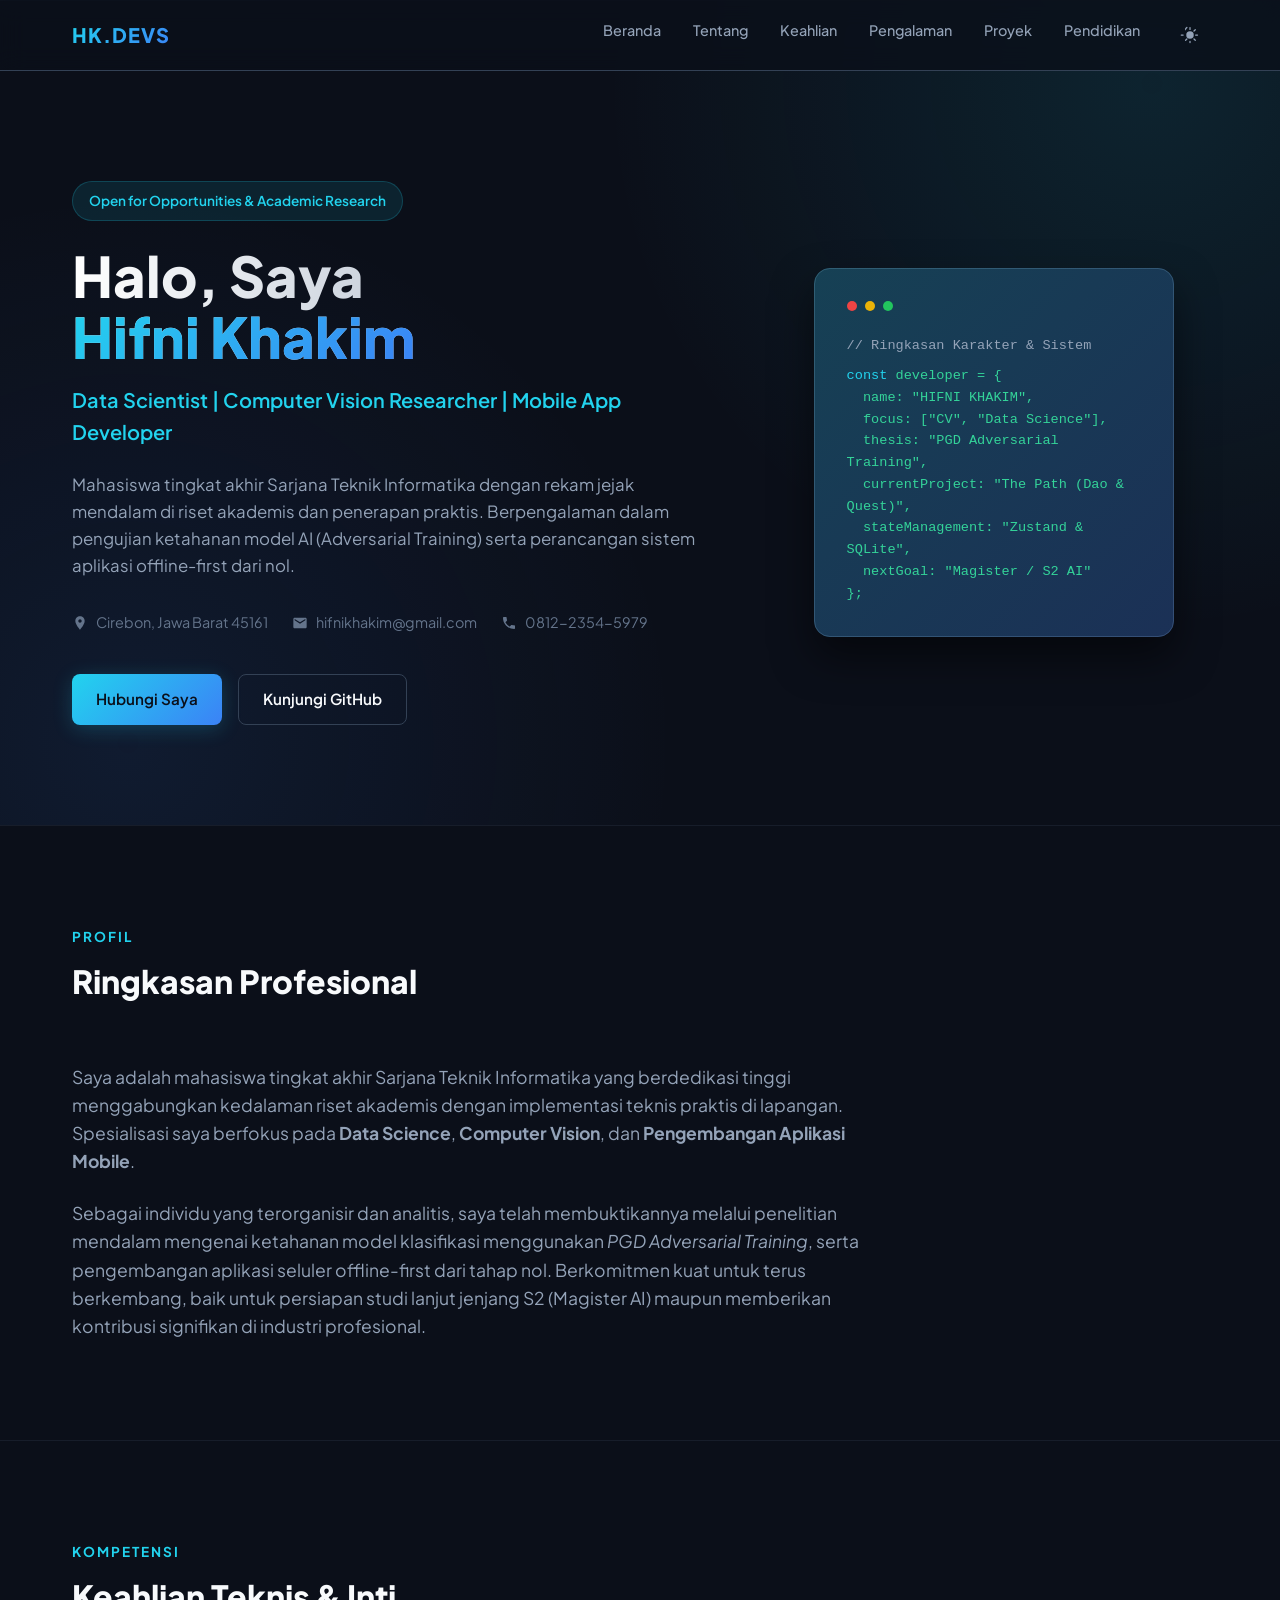
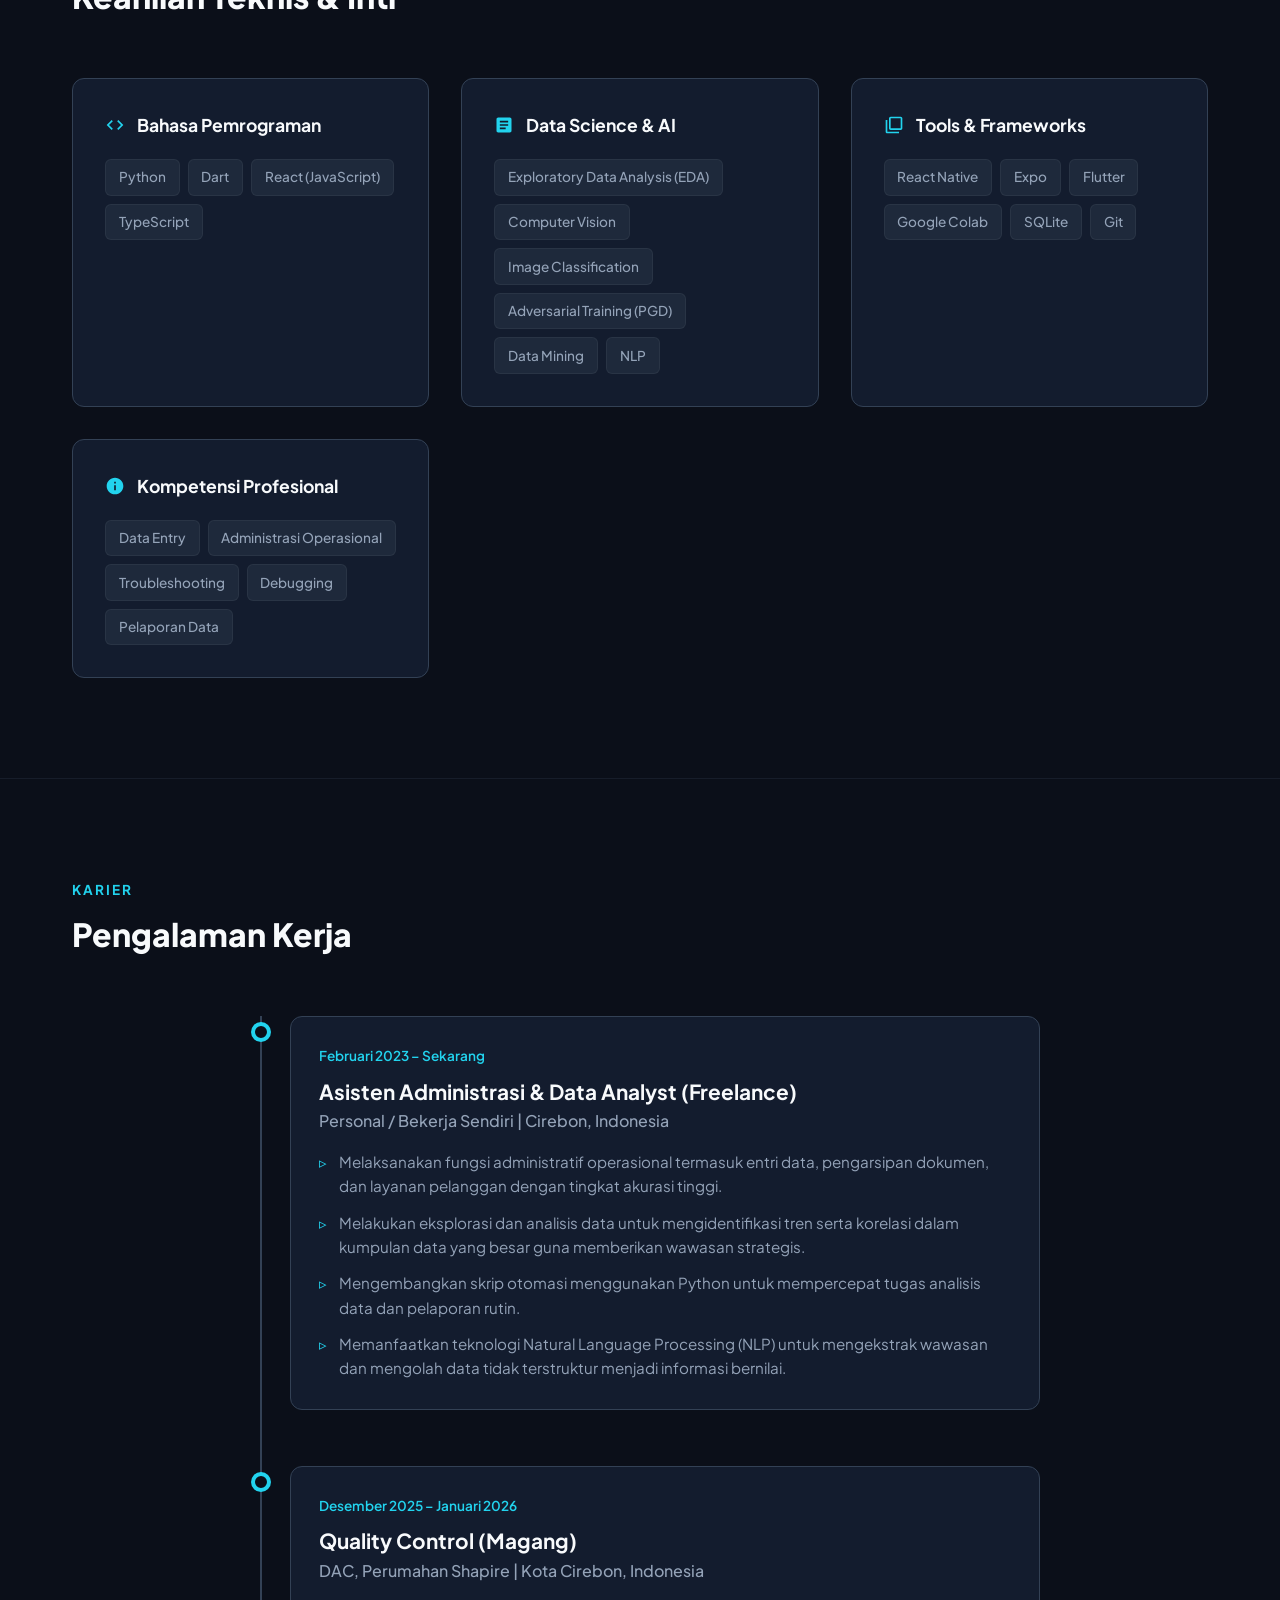
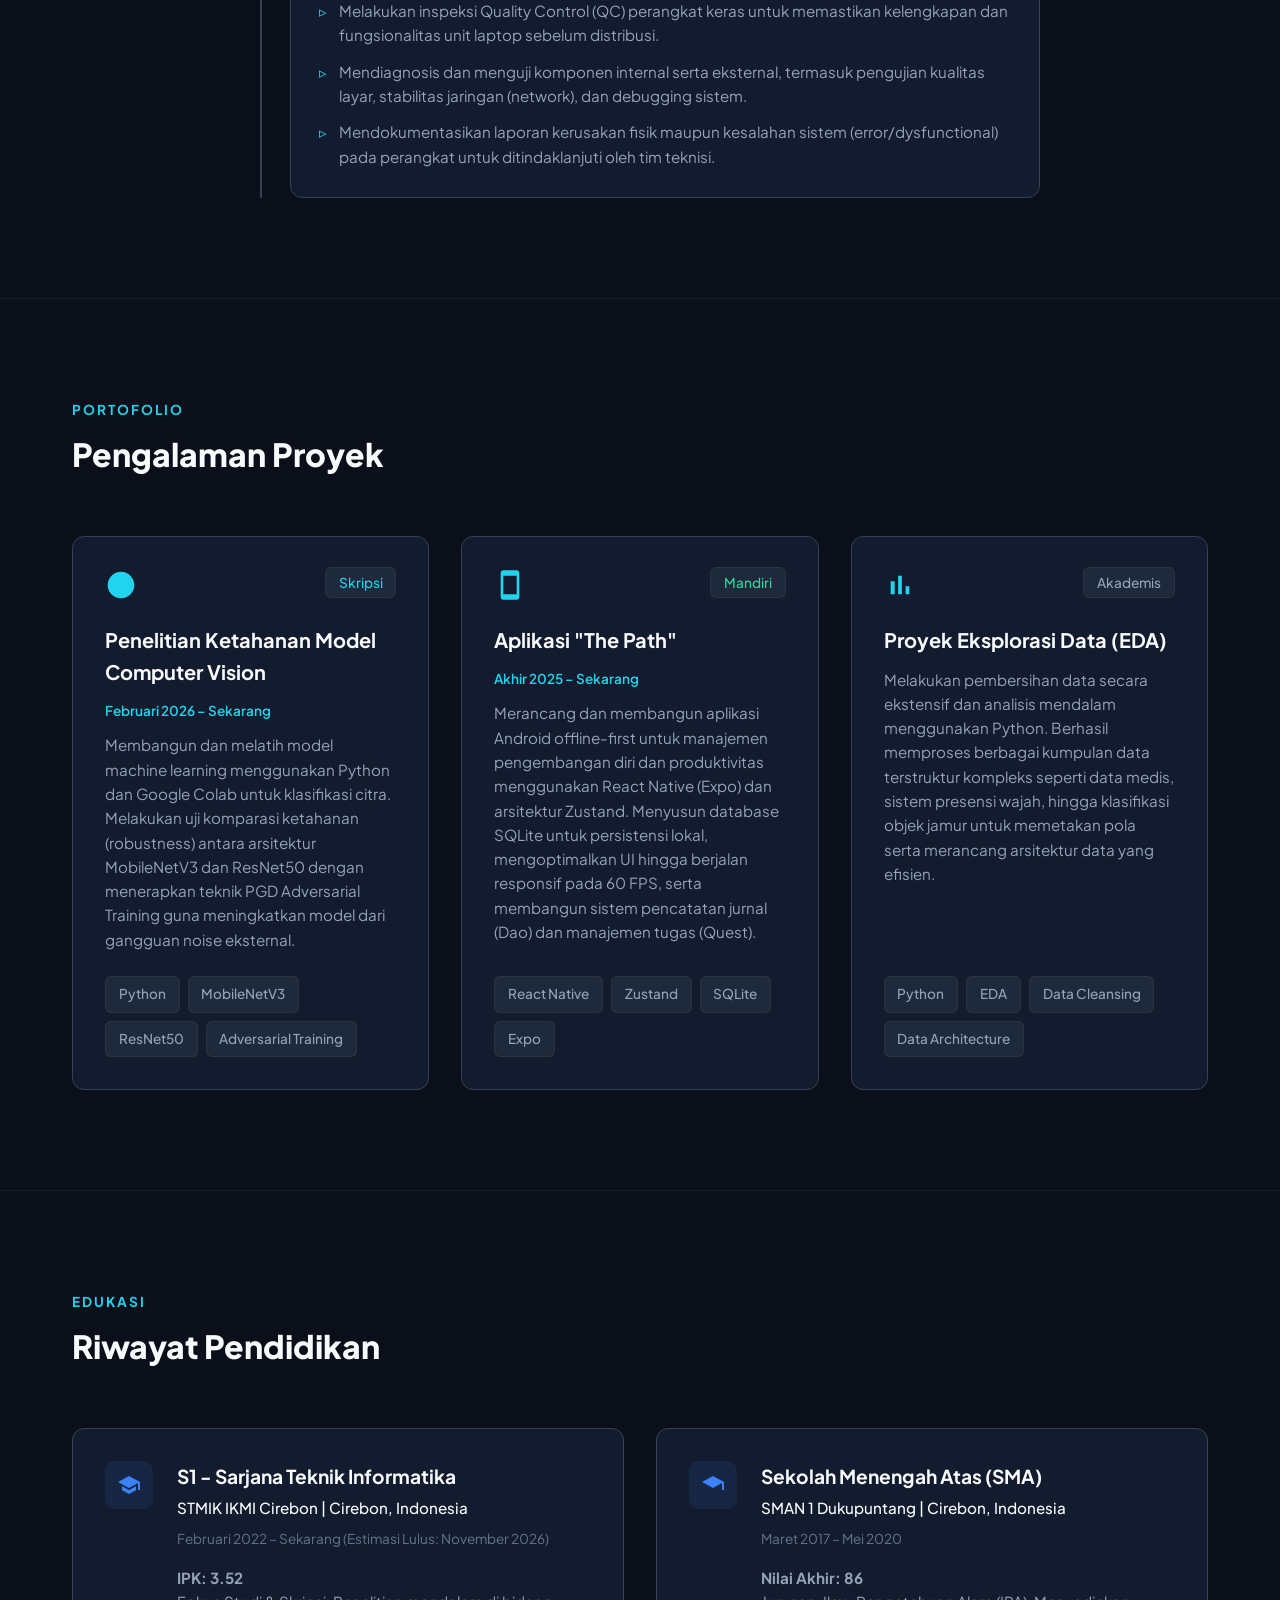
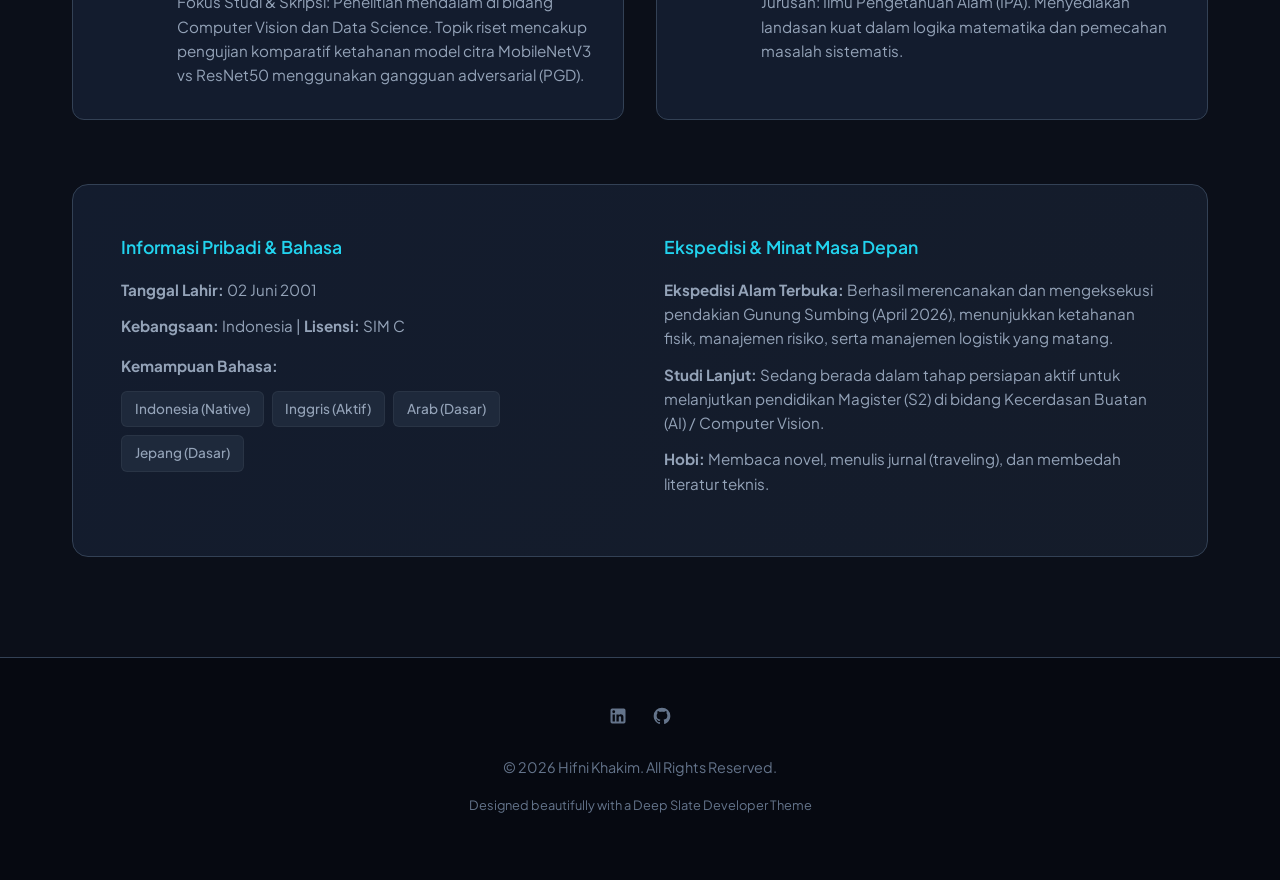
==== commit 18ba8cb4: "feat: add light mode theme and toggle button" ====
--- a/index.html
+++ b/index.html
@@ -22,6 +22,12 @@
                 <li><a href="#experience">Pengalaman</a></li>
                 <li><a href="#projects">Proyek</a></li>
                 <li><a href="#education">Pendidikan</a></li>
+                <li style="display: flex; align-items: center;">
+                    <button id="theme-toggle" class="theme-toggle-btn" aria-label="Toggle theme">
+                        <svg id="sun-icon" viewBox="0 0 24 24"><path fill="currentColor" d="M12 2.25a.75.75 0 01.75.75v2.25a.75.75 0 01-1.5 0V3a.75.75 0 01.75-.75zM7.5 12a4.5 4.5 0 119 0 4.5 4.5 0 01-9 0zM18.894 6.166a.75.75 0 00-1.06-1.06l-1.591 1.59a.75.75 0 101.06 1.061l1.591-1.59zM21.75 12a.75.75 0 01-.75.75h-2.25a.75.75 0 010-1.5H21a.75.75 0 01.75.75zM17.834 18.894a.75.75 0 001.06-1.06l-1.59-1.591a.75.75 0 10-1.061 1.06l1.59 1.591zM12 18.75a.75.75 0 01.75.75V21a.75.75 0 01-1.5 0v-1.5a.75.75 0 01.75-.75zM6.166 17.834a.75.75 0 001.06 1.06l1.591-1.59a.75.75 0 10-1.06-1.061l-1.591 1.59zM4.5 12a.75.75 0 01-.75.75H1.5a.75.75 0 010-1.5h2.25a.75.75 0 01.75.75zM6.166 6.166a.75.75 0 001.06-1.06l1.59-1.591a.75.75 0 00-1.061-1.06l-1.59 1.591z" /></svg>
+                        <svg id="moon-icon" style="display:none;" viewBox="0 0 24 24"><path fill="currentColor" d="M21.752 15.002A9.718 9.718 0 0118 15.75c-5.385 0-9.75-4.365-9.75-9.75 0-1.33.266-2.597.748-3.752A9.753 9.753 0 003 11.25C3 16.635 7.365 21 12.75 21a9.753 9.753 0 009.002-5.998z" /></svg>
+                    </button>
+                </li>
             </ul>
         </div>
     </header>
@@ -54,7 +60,7 @@
 
                 <div class="hero-cta">
                     <a href="mailto:hifnikhakim@gmail.com" class="btn btn-primary">Hubungi Saya</a>
-                    <a href="https://hifnikhakim.github.io/hifni_khakim/" target="_blank" class="btn btn-secondary">Kunjungi GitHub</a>
+                    <a href="https://github.com/HifniKhakim" target="_blank" class="btn btn-secondary">Kunjungi GitHub</a>
                 </div>
             </div>
 
@@ -362,7 +368,7 @@
                 <a href="https://linkedin.com/in/hifnikhakim" target="_blank" title="LinkedIn">
                     <svg viewBox="0 0 24 24"><path d="M19 3a2 2 0 0 1 2 2v14a2 2 0 0 1-2 2H5a2 2 0 0 1-2-2V5a2 2 0 0 1 2-2h14m-.5 15.5v-5.3a3.26 3.26 0 0 0-3.26-3.26c-.85 0-1.84.52-2.32 1.3v-1.11h-2.79v8.37h2.79v-4.93c0-.77.62-1.4 1.39-1.4a1.4 1.4 0 0 1 1.4 1.4v4.93h2.79M6.88 8.56a1.68 1.68 0 0 0 1.68-1.68c0-.93-.75-1.69-1.68-1.69a1.69 1.69 0 0 0-1.69 1.69c0 .93.76 1.68 1.69 1.68m1.39 9.94v-8.37H5.5v8.37h2.77z"/></svg>
                 </a>
-                <a href="https://hifnikhakim.github.io/hifni_khakim/" target="_blank" title="GitHub">
+                <a href="https://github.com/HifniKhakim" target="_blank" title="GitHub">
                     <svg viewBox="0 0 24 24"><path d="M12 2A10 10 0 0 0 2 12c0 4.42 2.87 8.17 6.84 9.5.5.08.66-.23.66-.5v-1.69c-2.77.6-3.36-1.34-3.36-1.34-.46-1.16-1.11-1.47-1.11-1.47-.9-.62.07-.6.07-.6 1 .07 1.53 1.03 1.53 1.03.9 1.52 2.34 1.07 2.91.83.1-.65.35-1.09.63-1.34-2.22-.25-4.55-1.11-4.55-4.92 0-1.11.38-2 1.03-2.71-.1-.25-.45-1.29.1-2.64 0 0 .84-.27 2.75 1.02.79-.22 1.65-.33 2.5-.33.85 0 1.71.11 2.5.33 1.91-1.29 2.75-1.02 2.75-1.02.55 1.35.2 2.39.1 2.64.65.71 1.03 1.6 1.03 2.71 0 3.82-2.34 4.66-4.57 4.91.36.31.69.92.69 1.85V21c0 .27.16.59.67.5C19.14 20.16 22 16.42 22 12A10 10 0 0 0 12 2z"/></svg>
                 </a>
             </div>
@@ -371,5 +377,35 @@
         </div>
     </footer>
 
+    <!-- Theme Toggle Script -->
+    <script>
+        const themeToggleBtn = document.getElementById('theme-toggle');
+        const sunIcon = document.getElementById('sun-icon');
+        const moonIcon = document.getElementById('moon-icon');
+
+        const currentTheme = localStorage.getItem('theme');
+        if (currentTheme) {
+            document.documentElement.setAttribute('data-theme', currentTheme);
+            if (currentTheme === 'light') {
+                sunIcon.style.display = 'none';
+                moonIcon.style.display = 'block';
+            }
+        }
+
+        themeToggleBtn.addEventListener('click', () => {
+            let theme = document.documentElement.getAttribute('data-theme');
+            if (theme === 'light') {
+                document.documentElement.removeAttribute('data-theme');
+                localStorage.setItem('theme', 'dark');
+                sunIcon.style.display = 'block';
+                moonIcon.style.display = 'none';
+            } else {
+                document.documentElement.setAttribute('data-theme', 'light');
+                localStorage.setItem('theme', 'light');
+                sunIcon.style.display = 'none';
+                moonIcon.style.display = 'block';
+            }
+        });
+    </script>
 </body>
 </html>
--- a/style.css
+++ b/style.css
@@ -11,6 +11,29 @@
     --border-color: #334155;
     --gradient-primary: linear-gradient(135deg, #22d3ee 0%, #3b82f6 100%);
     --gradient-text: linear-gradient(135deg, #f8fafc 30%, #94a3b8 100%);
+    --gradient-title: linear-gradient(to right, #ffffff, #94a3b8);
+    --header-bg: rgba(11, 15, 25, 0.8);
+    --footer-bg: #060911;
+    --info-bg: linear-gradient(135deg, rgba(19, 28, 46, 1) 0%, rgba(30, 41, 59, 0.5) 100%);
+}
+
+[data-theme="light"] {
+    --bg-main: #f8fafc;
+    --bg-surface: #ffffff;
+    --bg-card: #f1f5f9;
+    --text-primary: #0f172a;
+    --text-secondary: #475569;
+    --text-muted: #64748b;
+    --accent-cyan: #0284c7;
+    --accent-emerald: #059669;
+    --accent-blue: #2563eb;
+    --border-color: #e2e8f0;
+    --gradient-primary: linear-gradient(135deg, #0284c7 0%, #2563eb 100%);
+    --gradient-text: linear-gradient(135deg, #0f172a 30%, #475569 100%);
+    --gradient-title: linear-gradient(to right, #0f172a, #64748b);
+    --header-bg: rgba(255, 255, 255, 0.8);
+    --footer-bg: #f8fafc;
+    --info-bg: linear-gradient(135deg, #f1f5f9 0%, #ffffff 100%);
 }
 
 * {
@@ -47,9 +70,9 @@
     top: 0;
     left: 0;
     width: 100%;
-    background: rgba(11, 15, 25, 0.8);
+    background: var(--header-bg);
     backdrop-filter: blur(12px);
-    border-bottom: 1px solid rgba(51, 65, 85, 0.5);
+    border-bottom: 1px solid var(--border-color);
     z-index: 1000;
 }
 
@@ -83,6 +106,28 @@
 
 .nav-links a:hover, .nav-links a.active {
     color: var(--accent-cyan);
+}
+
+.theme-toggle-btn {
+    background: transparent;
+    border: none;
+    color: var(--text-secondary);
+    cursor: pointer;
+    display: flex;
+    align-items: center;
+    justify-content: center;
+    padding: 0.5rem;
+    border-radius: 50%;
+    transition: all 0.3s ease;
+}
+.theme-toggle-btn:hover {
+    color: var(--accent-cyan);
+    background: rgba(34, 211, 238, 0.1);
+}
+.theme-toggle-btn svg {
+    width: 20px;
+    height: 20px;
+    fill: currentColor;
 }
 
 /* Hero Section */
@@ -127,7 +172,7 @@
     font-weight: 800;
     line-height: 1.1;
     margin-bottom: 1rem;
-    background: linear-gradient(to right, #ffffff, #94a3b8);
+    background: var(--gradient-title);
     -webkit-background-clip: text;
     -webkit-text-fill-color: transparent;
 }
@@ -531,7 +576,7 @@
 
 /* Additional Info Footer Element */
 .info-box {
-    background: linear-gradient(135deg, rgba(19, 28, 46, 1) 0%, rgba(30, 41, 59, 0.5) 100%);
+    background: var(--info-bg);
     border: 1px solid var(--border-color);
     border-radius: 16px;
     padding: 3rem;
@@ -562,7 +607,7 @@
 
 /* Footer */
 footer {
-    background: #060911;
+    background: var(--footer-bg);
     padding: 3rem 0;
     border-top: 1px solid var(--border-color);
     text-align: center;
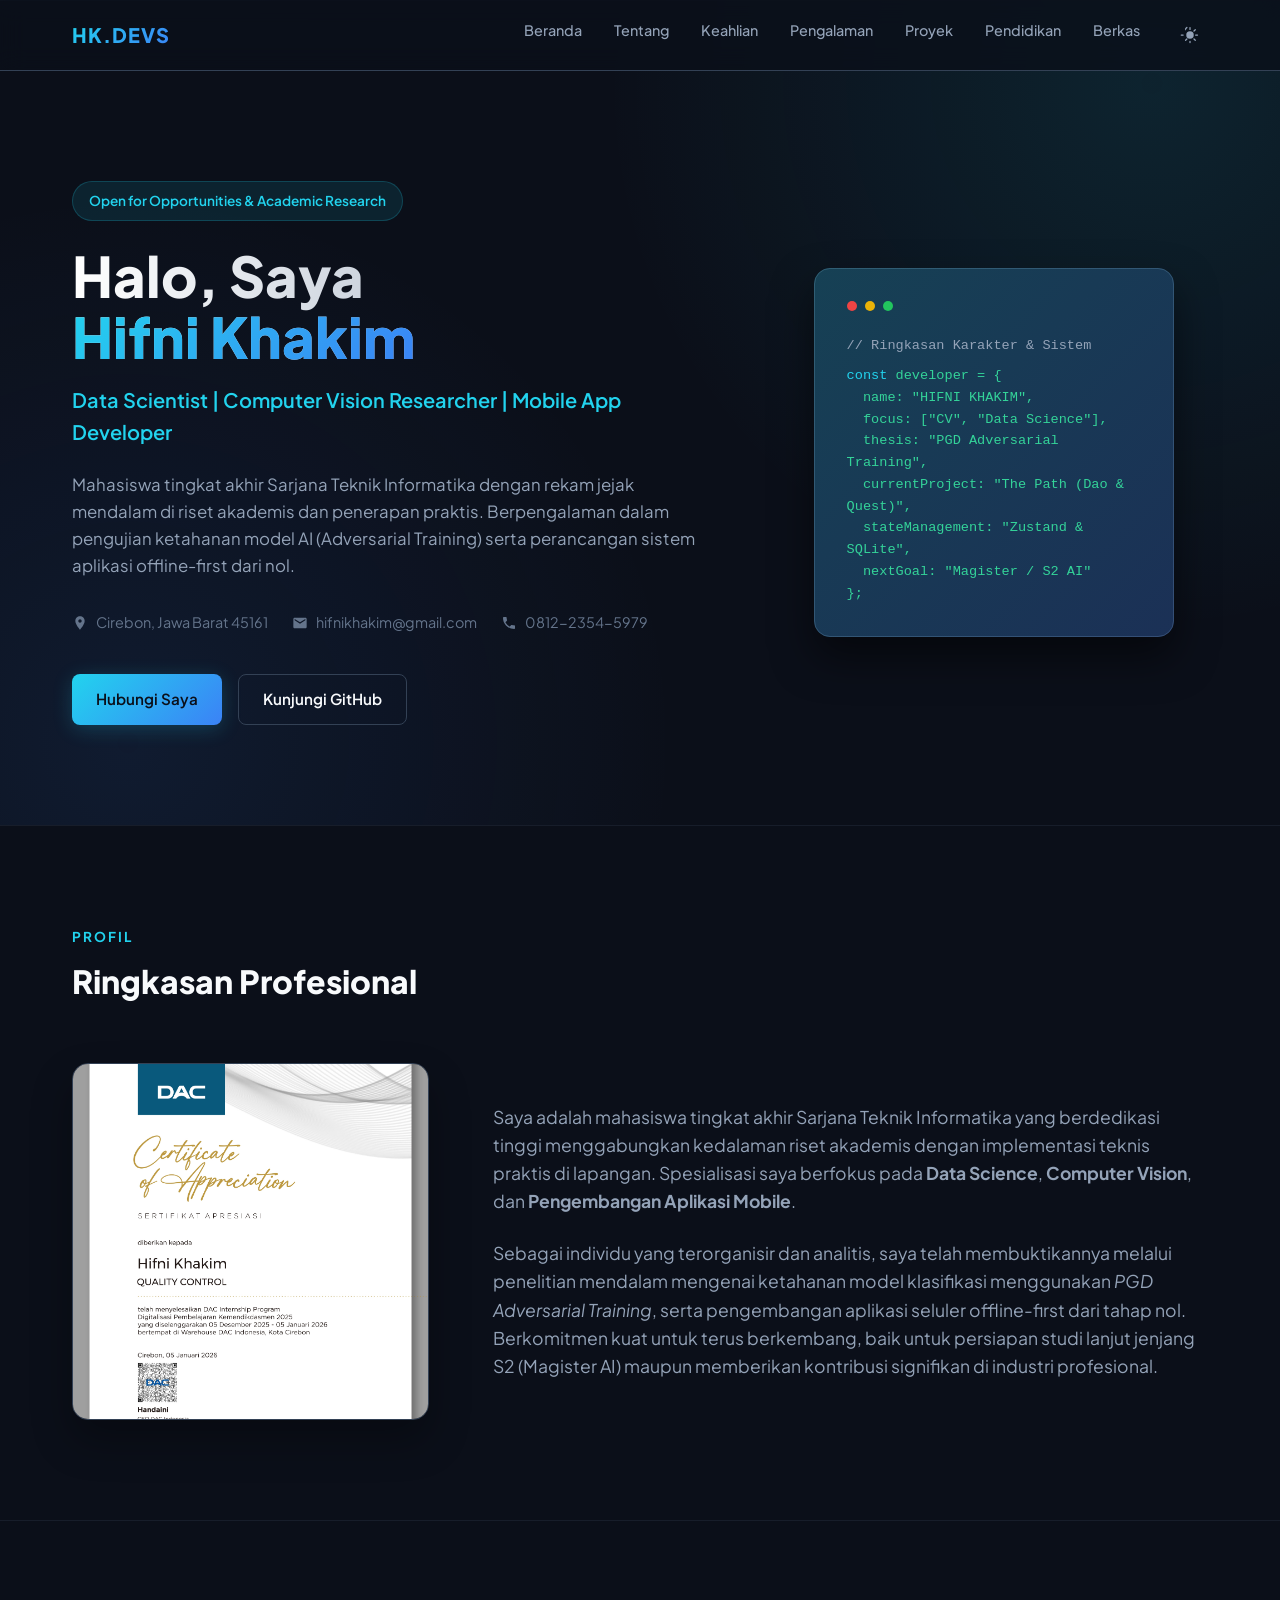
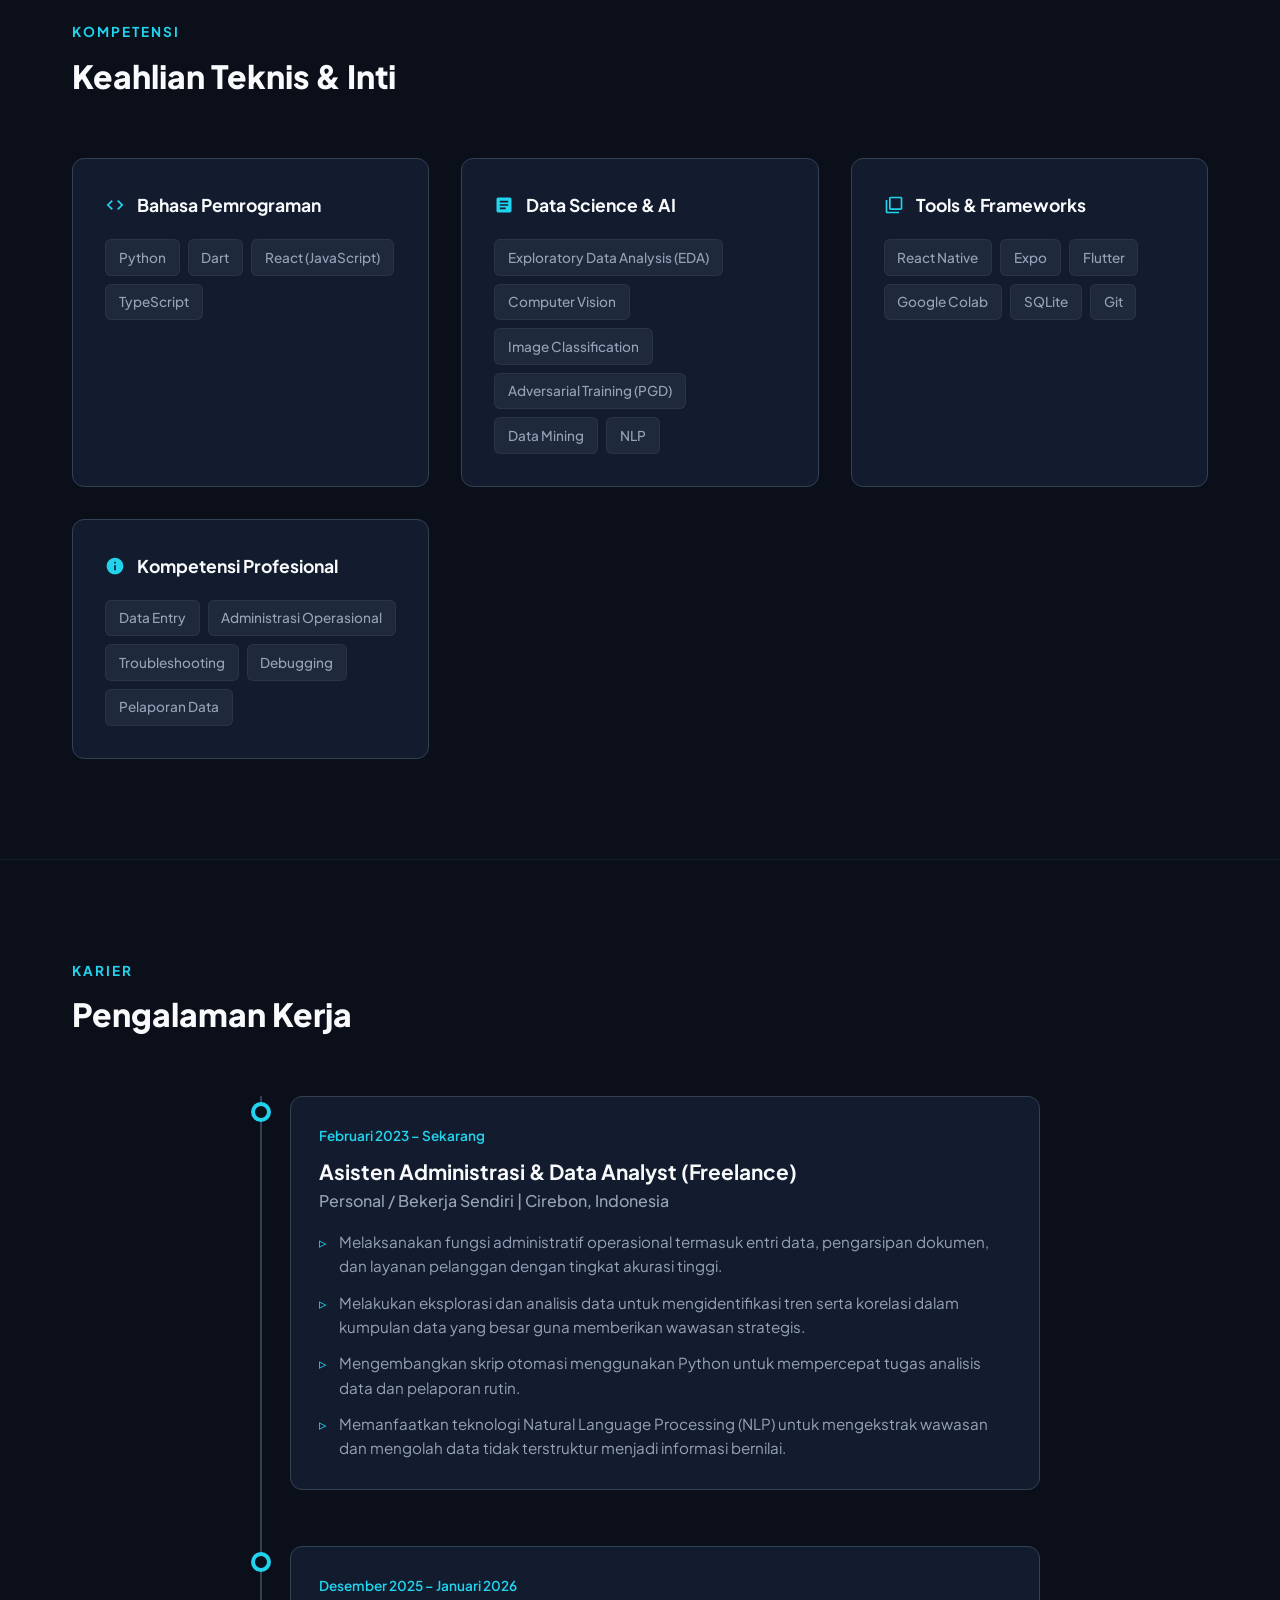
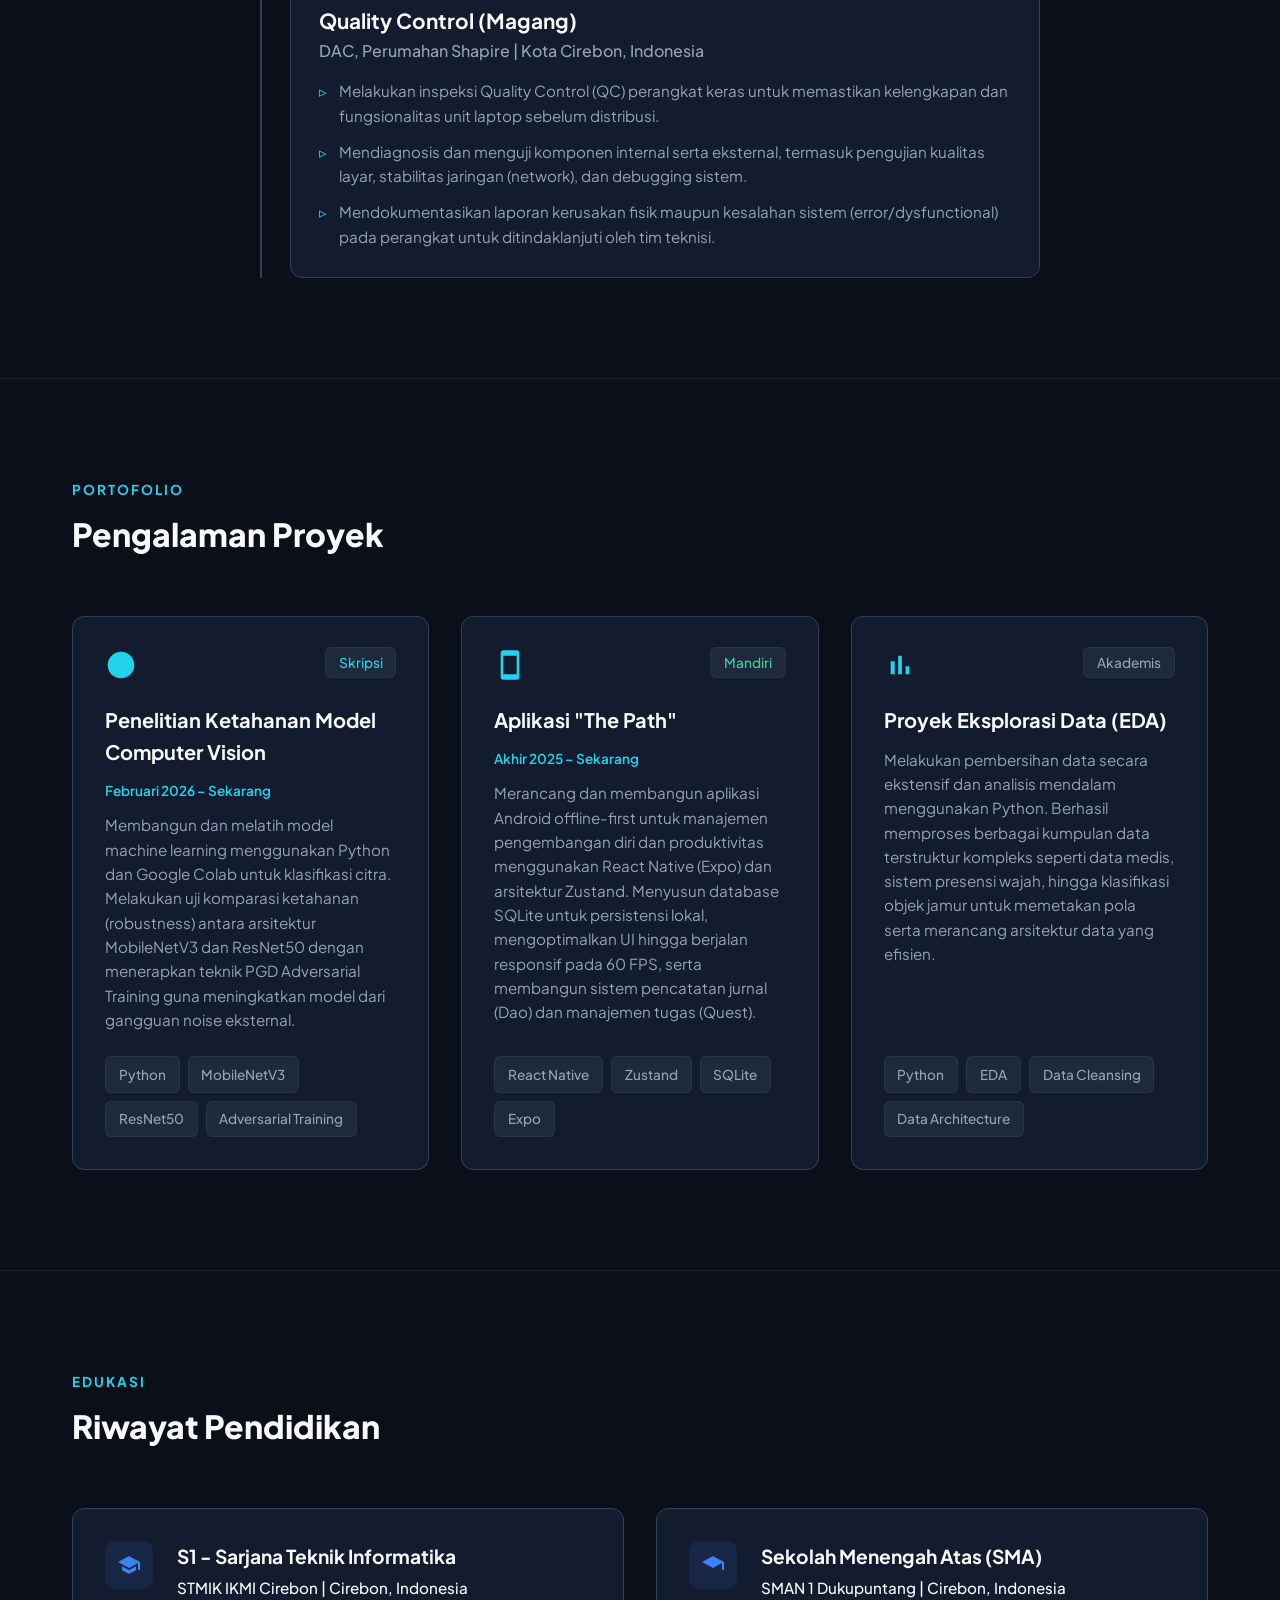
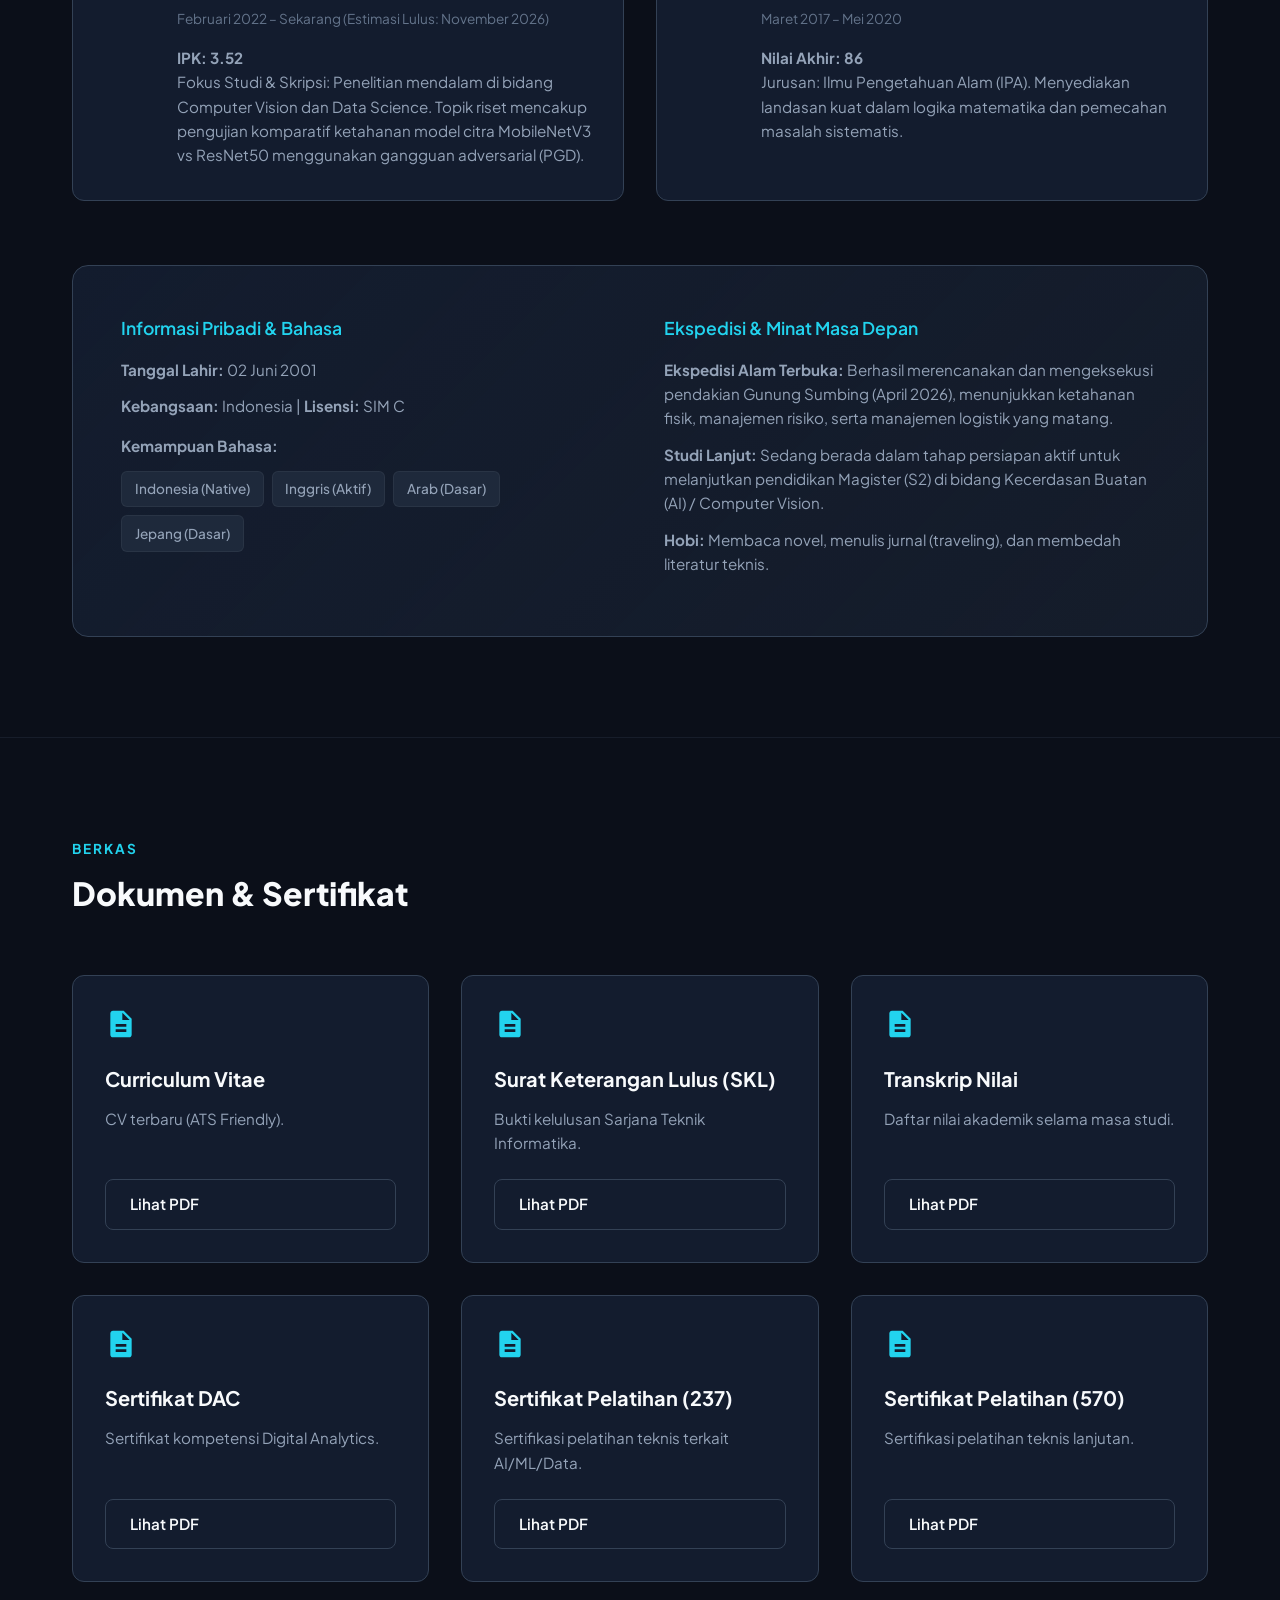
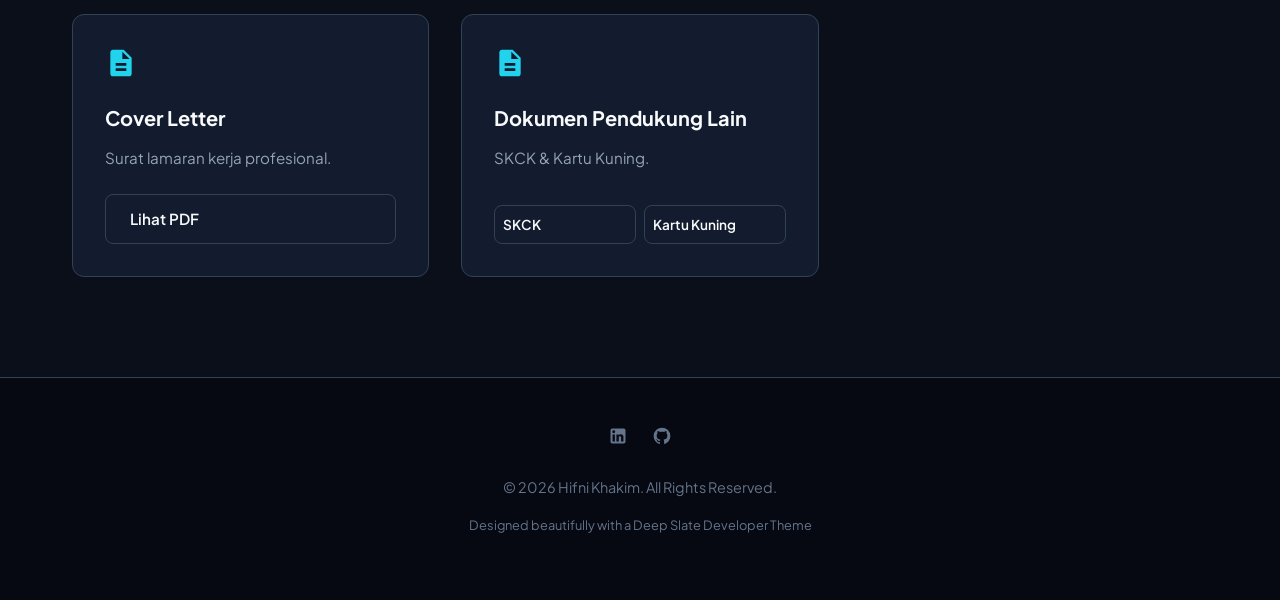
==== commit fa473964: "feat: add user certificates and documents to portfolio" ====
--- a/index.html
+++ b/index.html
@@ -22,6 +22,7 @@
                 <li><a href="#experience">Pengalaman</a></li>
                 <li><a href="#projects">Proyek</a></li>
                 <li><a href="#education">Pendidikan</a></li>
+                <li><a href="#documents">Berkas</a></li>
                 <li style="display: flex; align-items: center;">
                     <button id="theme-toggle" class="theme-toggle-btn" aria-label="Toggle theme">
                         <svg id="sun-icon" viewBox="0 0 24 24"><path fill="currentColor" d="M12 2.25a.75.75 0 01.75.75v2.25a.75.75 0 01-1.5 0V3a.75.75 0 01.75-.75zM7.5 12a4.5 4.5 0 119 0 4.5 4.5 0 01-9 0zM18.894 6.166a.75.75 0 00-1.06-1.06l-1.591 1.59a.75.75 0 101.06 1.061l1.591-1.59zM21.75 12a.75.75 0 01-.75.75h-2.25a.75.75 0 010-1.5H21a.75.75 0 01.75.75zM17.834 18.894a.75.75 0 001.06-1.06l-1.59-1.591a.75.75 0 10-1.061 1.06l1.59 1.591zM12 18.75a.75.75 0 01.75.75V21a.75.75 0 01-1.5 0v-1.5a.75.75 0 01.75-.75zM6.166 17.834a.75.75 0 001.06 1.06l1.591-1.59a.75.75 0 10-1.06-1.061l-1.591 1.59zM4.5 12a.75.75 0 01-.75.75H1.5a.75.75 0 010-1.5h2.25a.75.75 0 01.75.75zM6.166 6.166a.75.75 0 001.06-1.06l1.59-1.591a.75.75 0 00-1.061-1.06l-1.59 1.591z" /></svg>
@@ -94,13 +95,18 @@
                 <span class="section-tag">Profil</span>
                 <h2 class="section-title">Ringkasan Profesional</h2>
             </div>
-            <div style="max-width: 800px; color: var(--text-secondary); font-size: 1.1rem; gap: 1.5rem; display: flex; flex-direction: column;">
-                <p>
-                    Saya adalah mahasiswa tingkat akhir Sarjana Teknik Informatika yang berdedikasi tinggi menggabungkan kedalaman riset akademis dengan implementasi teknis praktis di lapangan. Spesialisasi saya berfokus pada <strong>Data Science</strong>, <strong>Computer Vision</strong>, dan <strong>Pengembangan Aplikasi Mobile</strong>.
-                </p>
-                <p>
-                    Sebagai individu yang terorganisir dan analitis, saya telah membuktikannya melalui penelitian mendalam mengenai ketahanan model klasifikasi menggunakan <em>PGD Adversarial Training</em>, serta pengembangan aplikasi seluler offline-first dari tahap nol. Berkomitmen kuat untuk terus berkembang, baik untuk persiapan studi lanjut jenjang S2 (Magister AI) maupun memberikan kontribusi signifikan di industri profesional.
-                </p>
+            <div class="about-grid" style="display: grid; grid-template-columns: 1fr 2fr; gap: 4rem; align-items: center;">
+                <div class="about-image" style="border-radius: 16px; overflow: hidden; border: 1px solid var(--border-color); box-shadow: 0 20px 40px rgba(0,0,0,0.3);">
+                    <img src="Salinan Hifni Khakim.jpg" alt="Foto Profil Hifni Khakim" style="width: 100%; height: auto; display: block; object-fit: cover; aspect-ratio: 1/1;" onerror="this.src='IMG_20260621_114857.png'">
+                </div>
+                <div style="color: var(--text-secondary); font-size: 1.1rem; display: flex; flex-direction: column; gap: 1.5rem;">
+                    <p>
+                        Saya adalah mahasiswa tingkat akhir Sarjana Teknik Informatika yang berdedikasi tinggi menggabungkan kedalaman riset akademis dengan implementasi teknis praktis di lapangan. Spesialisasi saya berfokus pada <strong>Data Science</strong>, <strong>Computer Vision</strong>, dan <strong>Pengembangan Aplikasi Mobile</strong>.
+                    </p>
+                    <p>
+                        Sebagai individu yang terorganisir dan analitis, saya telah membuktikannya melalui penelitian mendalam mengenai ketahanan model klasifikasi menggunakan <em>PGD Adversarial Training</em>, serta pengembangan aplikasi seluler offline-first dari tahap nol. Berkomitmen kuat untuk terus berkembang, baik untuk persiapan studi lanjut jenjang S2 (Magister AI) maupun memberikan kontribusi signifikan di industri profesional.
+                    </p>
+                </div>
             </div>
         </div>
     </section>
@@ -358,6 +364,118 @@
                 </div>
             </div>
 
+        </div>
+    </section>
+
+    <!-- Berkas & Sertifikat -->
+    <section id="documents">
+        <div class="container">
+            <div class="section-header">
+                <span class="section-tag">Berkas</span>
+                <h2 class="section-title">Dokumen & Sertifikat</h2>
+            </div>
+            
+            <div class="projects-grid">
+                <!-- Resume / CV -->
+                <div class="project-card">
+                    <div class="project-header">
+                        <div class="project-icon">
+                            <svg viewBox="0 0 24 24"><path d="M14 2H6c-1.1 0-1.99.9-1.99 2L4 20c0 1.1.89 2 1.99 2H18c1.1 0 2-.9 2-2V8l-6-6zm2 16H8v-2h8v2zm0-4H8v-2h8v2zm-3-5V3.5L18.5 9H13z"/></svg>
+                        </div>
+                    </div>
+                    <h3 class="project-title">Curriculum Vitae</h3>
+                    <p class="project-desc">CV terbaru (ATS Friendly).</p>
+                    <a href="Hifni Khakim.pdf" target="_blank" class="btn btn-secondary" style="text-align: center;">Lihat PDF</a>
+                </div>
+                
+                <!-- Surat Keterangan Lulus / Ijazah -->
+                <div class="project-card">
+                    <div class="project-header">
+                        <div class="project-icon">
+                            <svg viewBox="0 0 24 24"><path d="M14 2H6c-1.1 0-1.99.9-1.99 2L4 20c0 1.1.89 2 1.99 2H18c1.1 0 2-.9 2-2V8l-6-6zm2 16H8v-2h8v2zm0-4H8v-2h8v2zm-3-5V3.5L18.5 9H13z"/></svg>
+                        </div>
+                    </div>
+                    <h3 class="project-title">Surat Keterangan Lulus (SKL)</h3>
+                    <p class="project-desc">Bukti kelulusan Sarjana Teknik Informatika.</p>
+                    <a href="skl hakim.pdf" target="_blank" class="btn btn-secondary" style="text-align: center;">Lihat PDF</a>
+                </div>
+
+                <!-- Transkrip Nilai -->
+                <div class="project-card">
+                    <div class="project-header">
+                        <div class="project-icon">
+                            <svg viewBox="0 0 24 24"><path d="M14 2H6c-1.1 0-1.99.9-1.99 2L4 20c0 1.1.89 2 1.99 2H18c1.1 0 2-.9 2-2V8l-6-6zm2 16H8v-2h8v2zm0-4H8v-2h8v2zm-3-5V3.5L18.5 9H13z"/></svg>
+                        </div>
+                    </div>
+                    <h3 class="project-title">Transkrip Nilai</h3>
+                    <p class="project-desc">Daftar nilai akademik selama masa studi.</p>
+                    <a href="Transkrip nilai hifni.pdf" target="_blank" class="btn btn-secondary" style="text-align: center;">Lihat PDF</a>
+                </div>
+
+                <!-- Sertifikat DAC -->
+                <div class="project-card">
+                    <div class="project-header">
+                        <div class="project-icon">
+                            <svg viewBox="0 0 24 24"><path d="M14 2H6c-1.1 0-1.99.9-1.99 2L4 20c0 1.1.89 2 1.99 2H18c1.1 0 2-.9 2-2V8l-6-6zm2 16H8v-2h8v2zm0-4H8v-2h8v2zm-3-5V3.5L18.5 9H13z"/></svg>
+                        </div>
+                    </div>
+                    <h3 class="project-title">Sertifikat DAC</h3>
+                    <p class="project-desc">Sertifikat kompetensi Digital Analytics.</p>
+                    <a href="Sertifikat DAC hifni.pdf" target="_blank" class="btn btn-secondary" style="text-align: center;">Lihat PDF</a>
+                </div>
+
+                <!-- Sertifikat Course 1 -->
+                <div class="project-card">
+                    <div class="project-header">
+                        <div class="project-icon">
+                            <svg viewBox="0 0 24 24"><path d="M14 2H6c-1.1 0-1.99.9-1.99 2L4 20c0 1.1.89 2 1.99 2H18c1.1 0 2-.9 2-2V8l-6-6zm2 16H8v-2h8v2zm0-4H8v-2h8v2zm-3-5V3.5L18.5 9H13z"/></svg>
+                        </div>
+                    </div>
+                    <h3 class="project-title">Sertifikat Pelatihan (237)</h3>
+                    <p class="project-desc">Sertifikasi pelatihan teknis terkait AI/ML/Data.</p>
+                    <a href="sertifikat_course_237_1704702_031023100537_copy.pdf" target="_blank" class="btn btn-secondary" style="text-align: center;">Lihat PDF</a>
+                </div>
+
+                <!-- Sertifikat Course 2 -->
+                <div class="project-card">
+                    <div class="project-header">
+                        <div class="project-icon">
+                            <svg viewBox="0 0 24 24"><path d="M14 2H6c-1.1 0-1.99.9-1.99 2L4 20c0 1.1.89 2 1.99 2H18c1.1 0 2-.9 2-2V8l-6-6zm2 16H8v-2h8v2zm0-4H8v-2h8v2zm-3-5V3.5L18.5 9H13z"/></svg>
+                        </div>
+                    </div>
+                    <h3 class="project-title">Sertifikat Pelatihan (570)</h3>
+                    <p class="project-desc">Sertifikasi pelatihan teknis lanjutan.</p>
+                    <a href="sertifikat_course_570_1704702_120923003219_copy.pdf" target="_blank" class="btn btn-secondary" style="text-align: center;">Lihat PDF</a>
+                </div>
+
+                <!-- Cover Letter -->
+                <div class="project-card">
+                    <div class="project-header">
+                        <div class="project-icon">
+                            <svg viewBox="0 0 24 24"><path d="M14 2H6c-1.1 0-1.99.9-1.99 2L4 20c0 1.1.89 2 1.99 2H18c1.1 0 2-.9 2-2V8l-6-6zm2 16H8v-2h8v2zm0-4H8v-2h8v2zm-3-5V3.5L18.5 9H13z"/></svg>
+                        </div>
+                    </div>
+                    <h3 class="project-title">Cover Letter</h3>
+                    <p class="project-desc">Surat lamaran kerja profesional.</p>
+                    <a href="Cover Letter - Hifni Khakim.pdf" target="_blank" class="btn btn-secondary" style="text-align: center;">Lihat PDF</a>
+                </div>
+
+                <!-- Dokumen Pendukung (SKCK & Kartu Kuning) -->
+                <div class="project-card">
+                    <div class="project-header">
+                        <div class="project-icon">
+                            <svg viewBox="0 0 24 24"><path d="M14 2H6c-1.1 0-1.99.9-1.99 2L4 20c0 1.1.89 2 1.99 2H18c1.1 0 2-.9 2-2V8l-6-6zm2 16H8v-2h8v2zm0-4H8v-2h8v2zm-3-5V3.5L18.5 9H13z"/></svg>
+                        </div>
+                    </div>
+                    <h3 class="project-title">Dokumen Pendukung Lain</h3>
+                    <p class="project-desc">SKCK & Kartu Kuning.</p>
+                    <div style="display: flex; gap: 0.5rem;">
+                        <a href="skck.pdf" target="_blank" class="btn btn-secondary" style="flex:1; text-align: center; padding: 0.5rem; font-size: 0.85rem;">SKCK</a>
+                        <a href="Kartu kuning.pdf" target="_blank" class="btn btn-secondary" style="flex:1; text-align: center; padding: 0.5rem; font-size: 0.85rem;">Kartu Kuning</a>
+                    </div>
+                </div>
+
+            </div>
         </div>
     </section>
 
--- a/style.css
+++ b/style.css
@@ -311,6 +311,18 @@
     border-top: 1px solid rgba(51, 65, 85, 0.3);
 }
 
+@media (max-width: 768px) {
+    .about-grid {
+        grid-template-columns: 1fr !important;
+        gap: 2rem !important;
+        text-align: center;
+    }
+    .about-image {
+        max-width: 250px;
+        margin: 0 auto;
+    }
+}
+
 .section-header {
     margin-bottom: 3.5rem;
 }
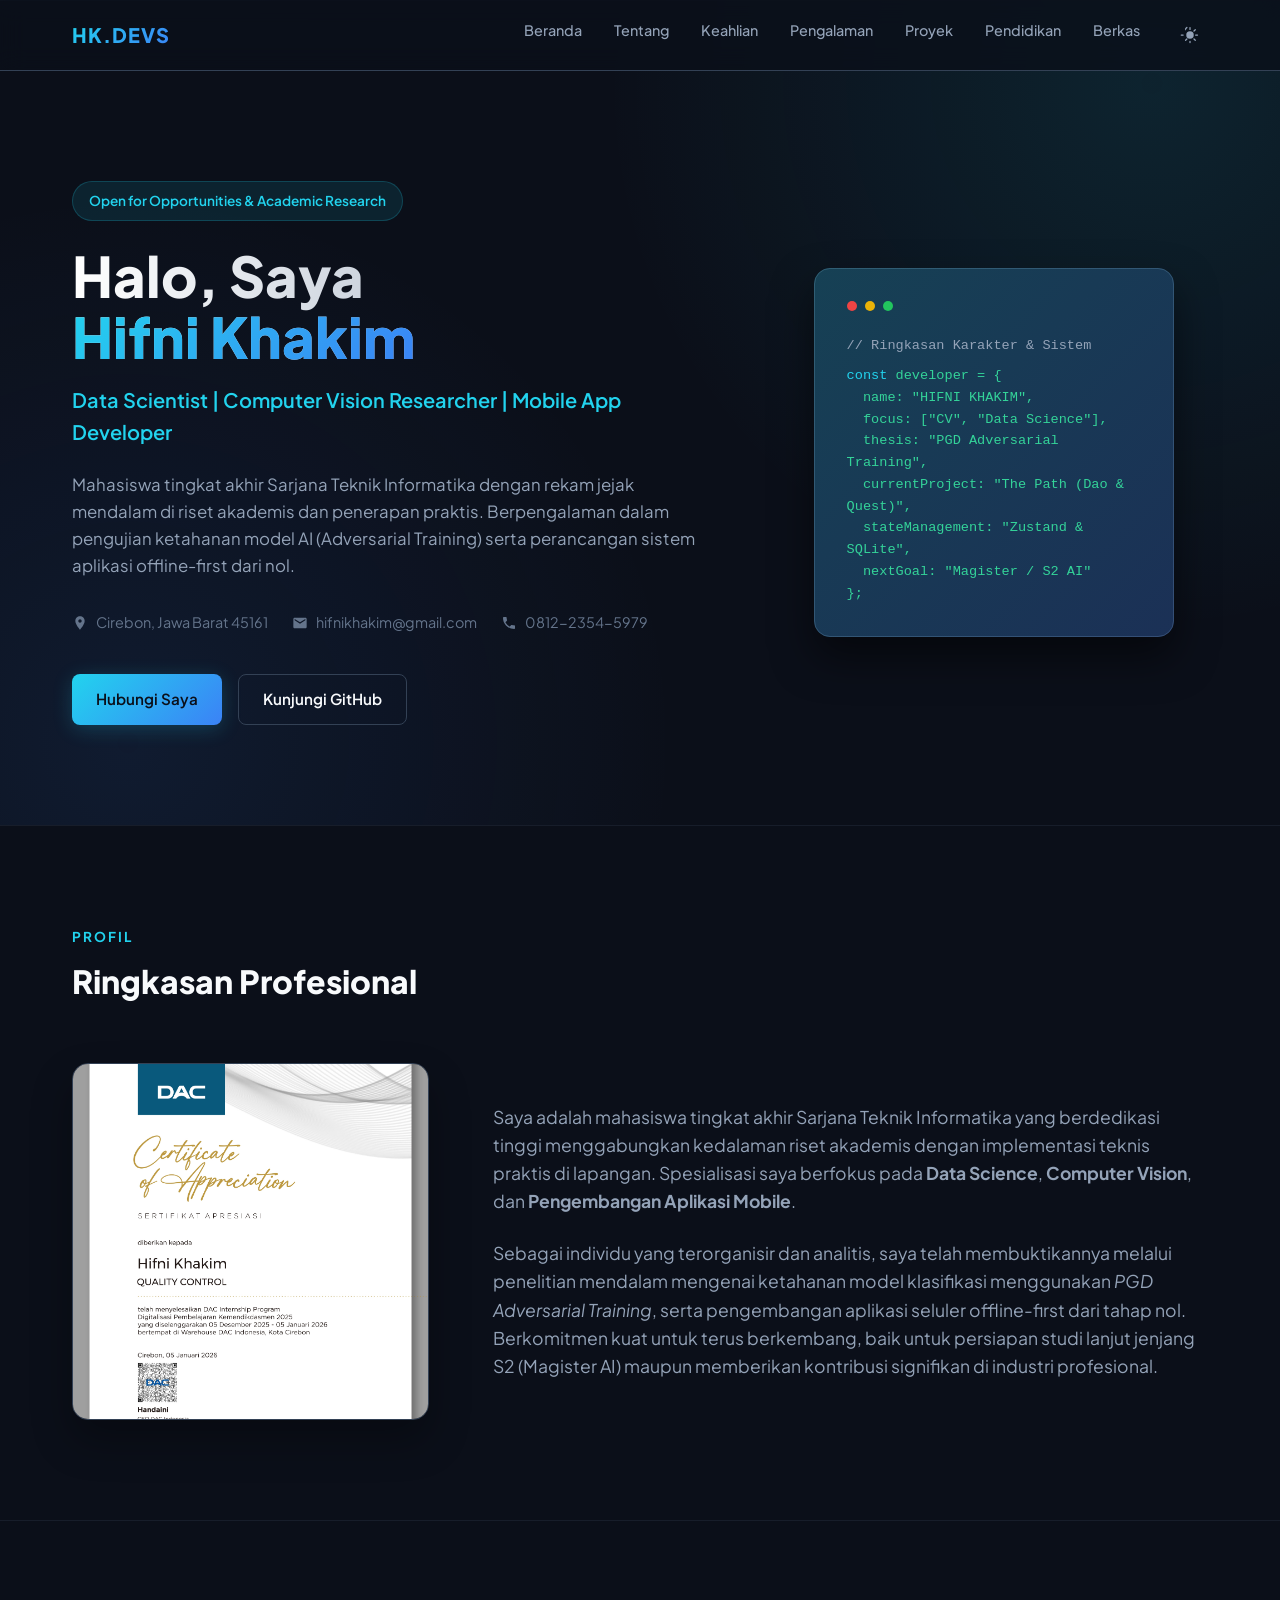
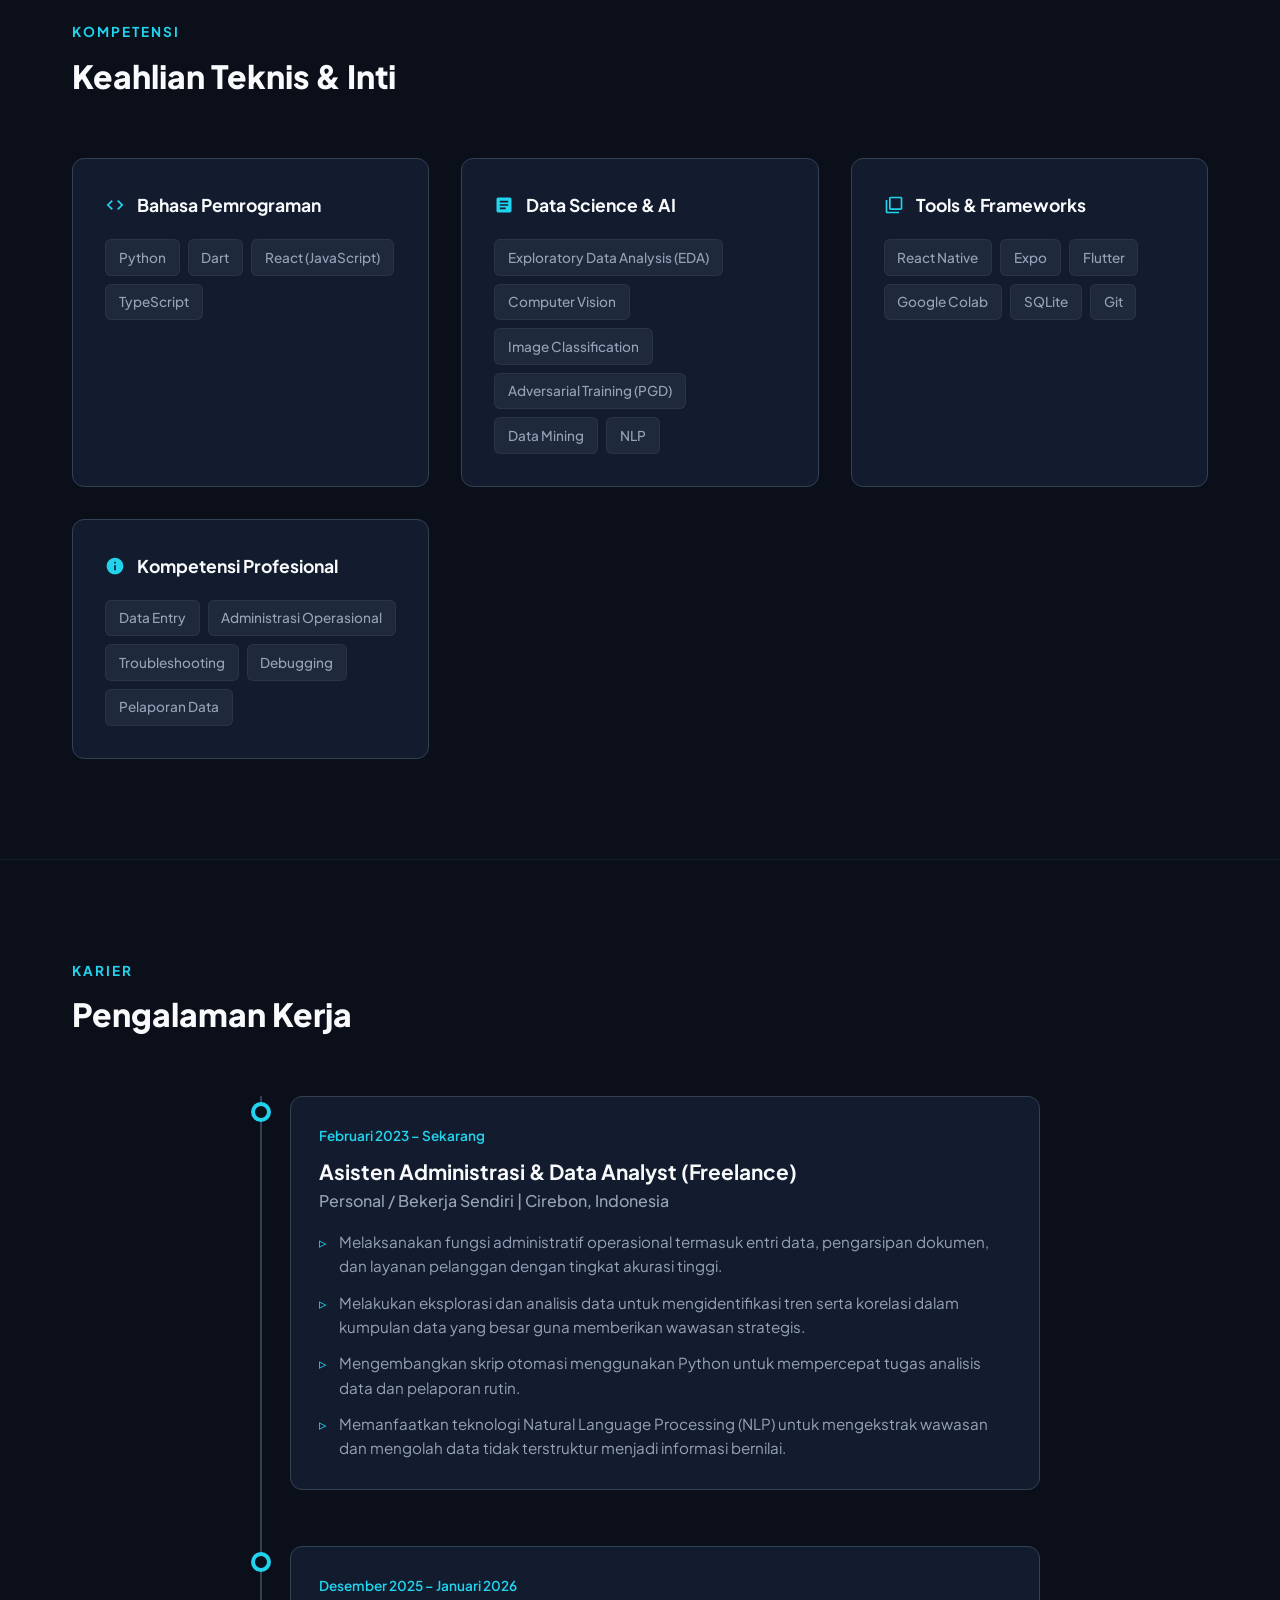
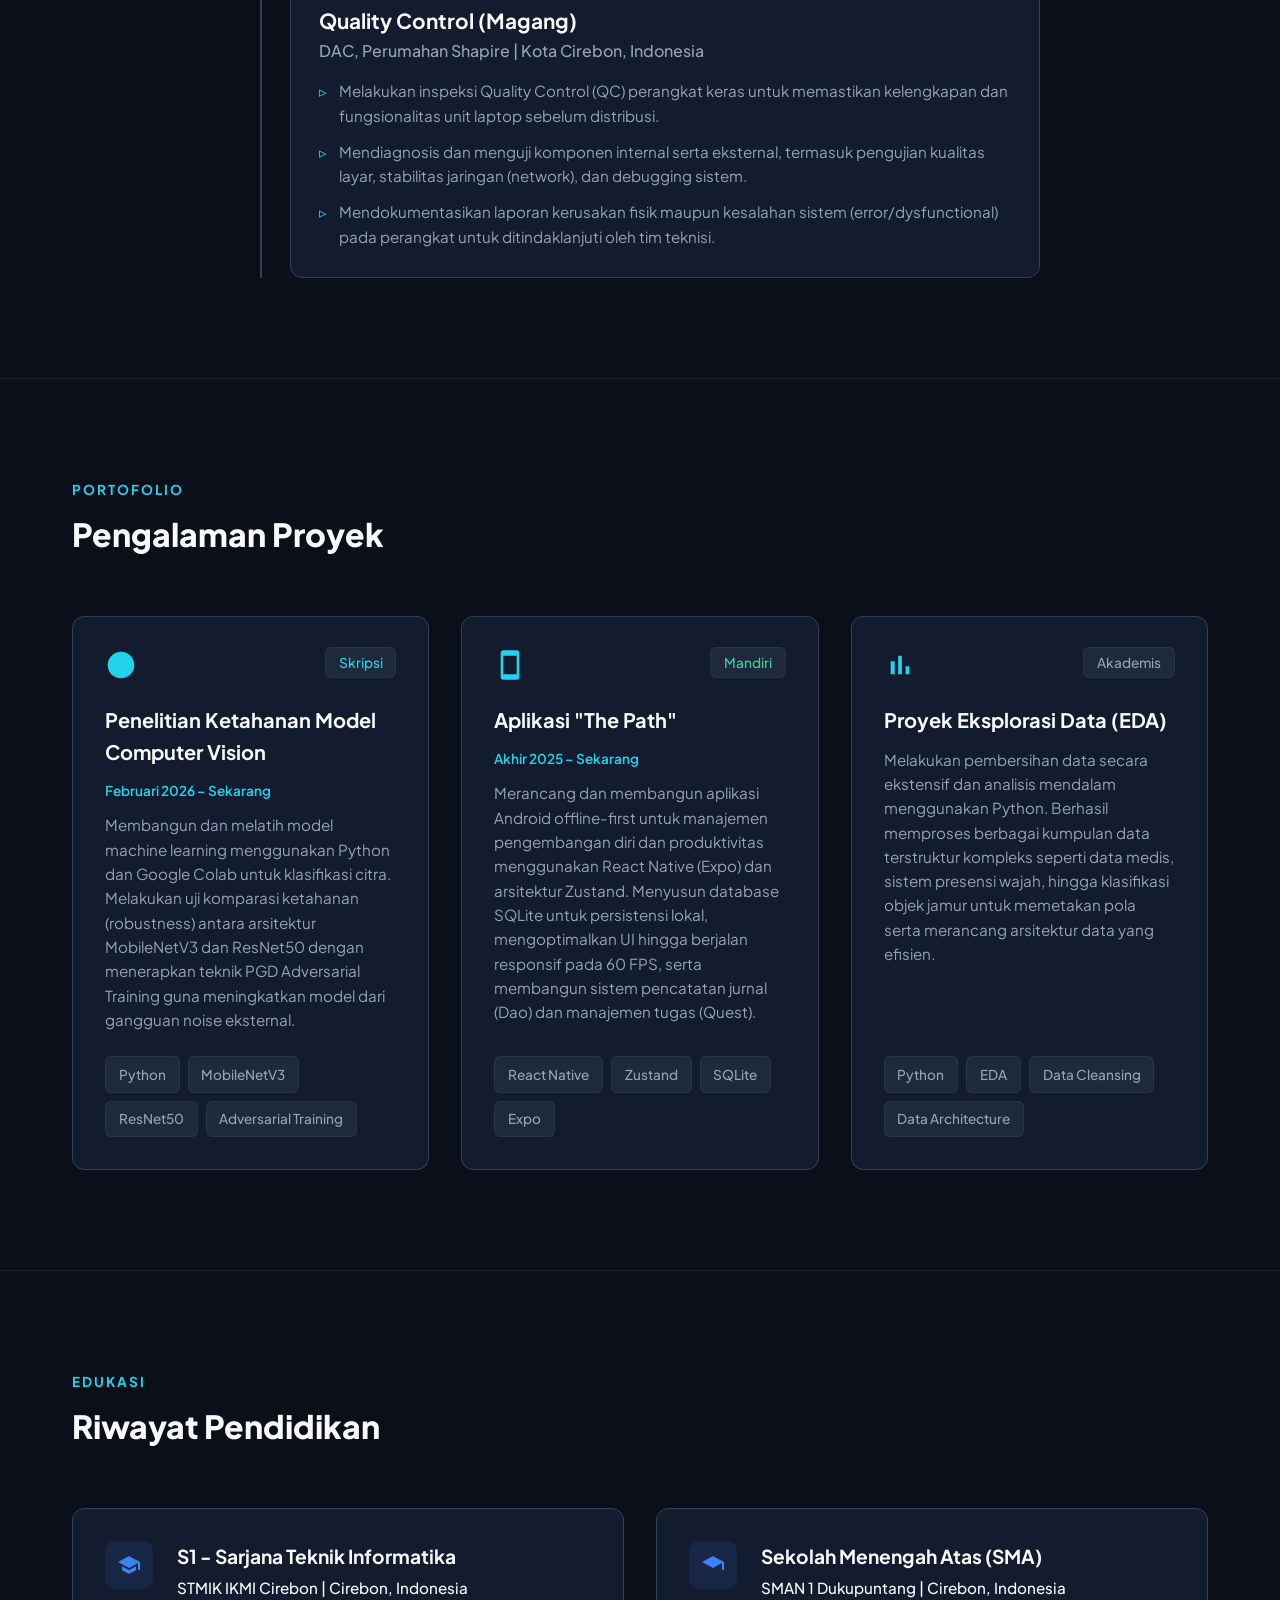
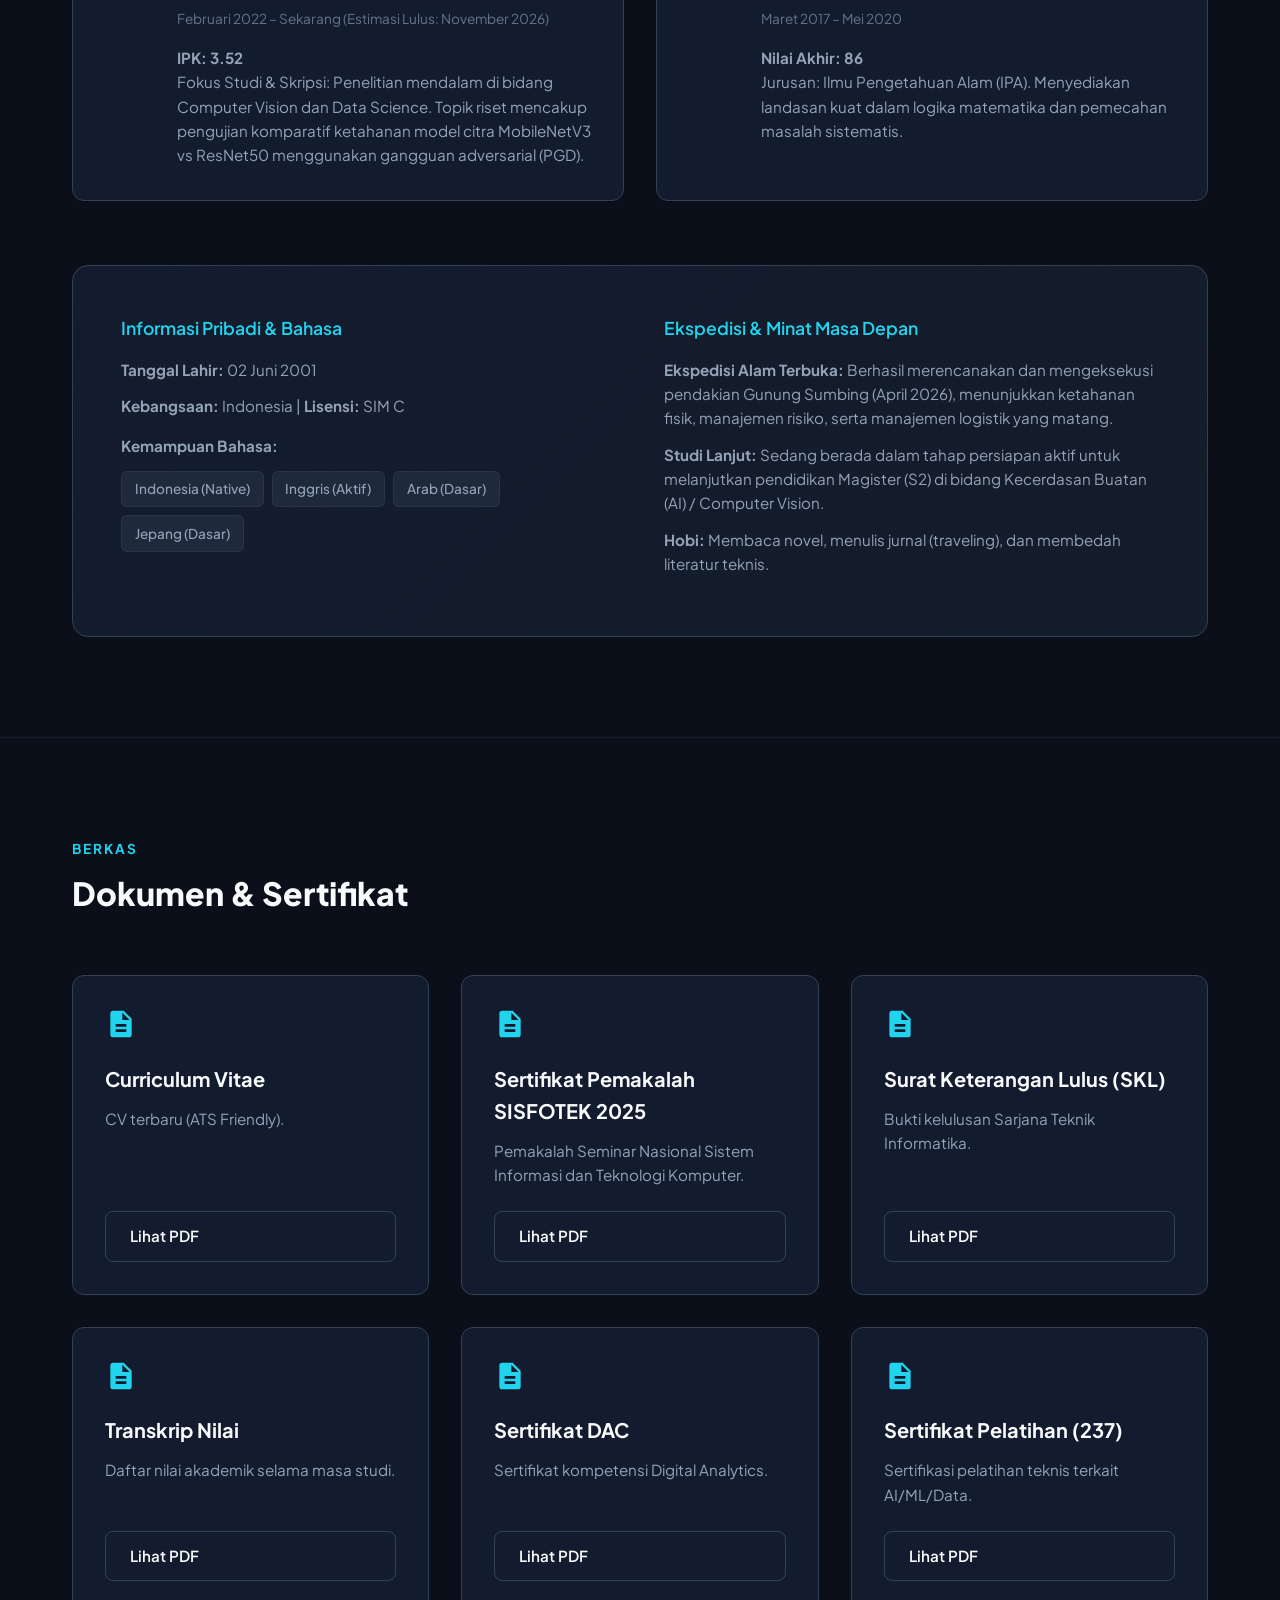
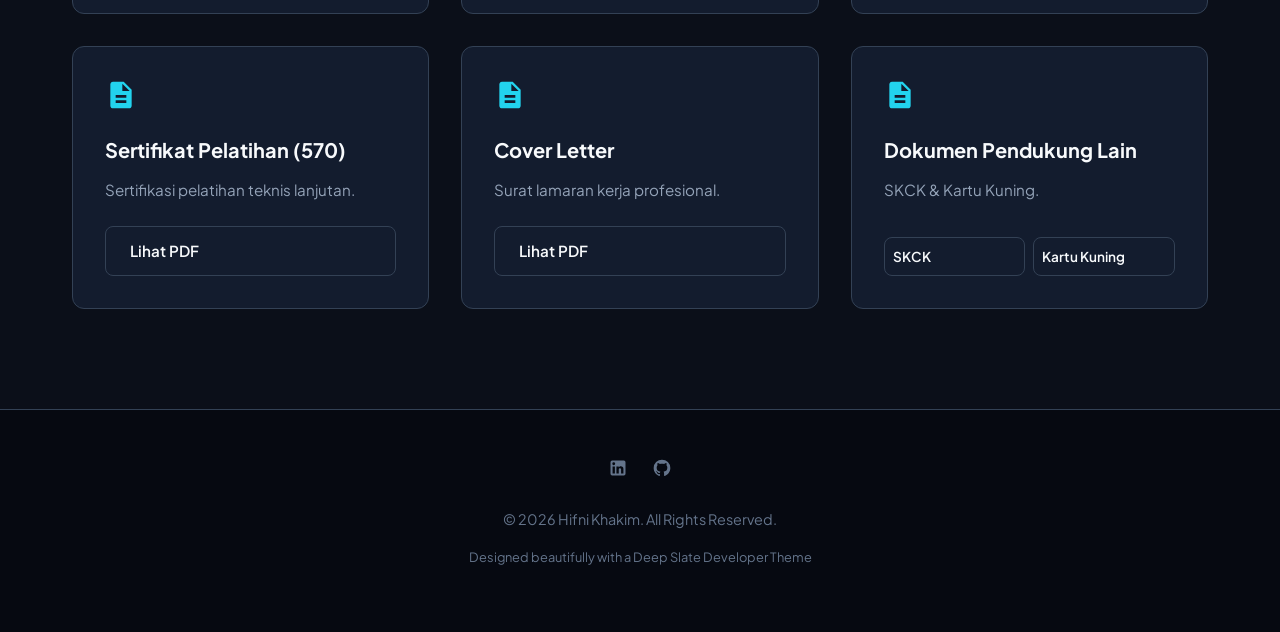
==== commit 35ea2f99: "fix: correct CV link and add SISFOTEK certificate" ====
--- a/index.html
+++ b/index.html
@@ -385,6 +385,18 @@
                     </div>
                     <h3 class="project-title">Curriculum Vitae</h3>
                     <p class="project-desc">CV terbaru (ATS Friendly).</p>
+                    <a href="cv_hifni_khakim.pdf" target="_blank" class="btn btn-secondary" style="text-align: center;">Lihat PDF</a>
+                </div>
+
+                <!-- Sertifikat Pemakalah SISFOTEK -->
+                <div class="project-card">
+                    <div class="project-header">
+                        <div class="project-icon">
+                            <svg viewBox="0 0 24 24"><path d="M14 2H6c-1.1 0-1.99.9-1.99 2L4 20c0 1.1.89 2 1.99 2H18c1.1 0 2-.9 2-2V8l-6-6zm2 16H8v-2h8v2zm0-4H8v-2h8v2zm-3-5V3.5L18.5 9H13z"/></svg>
+                        </div>
+                    </div>
+                    <h3 class="project-title">Sertifikat Pemakalah SISFOTEK 2025</h3>
+                    <p class="project-desc">Pemakalah Seminar Nasional Sistem Informasi dan Teknologi Komputer.</p>
                     <a href="Hifni Khakim.pdf" target="_blank" class="btn btn-secondary" style="text-align: center;">Lihat PDF</a>
                 </div>
                 
